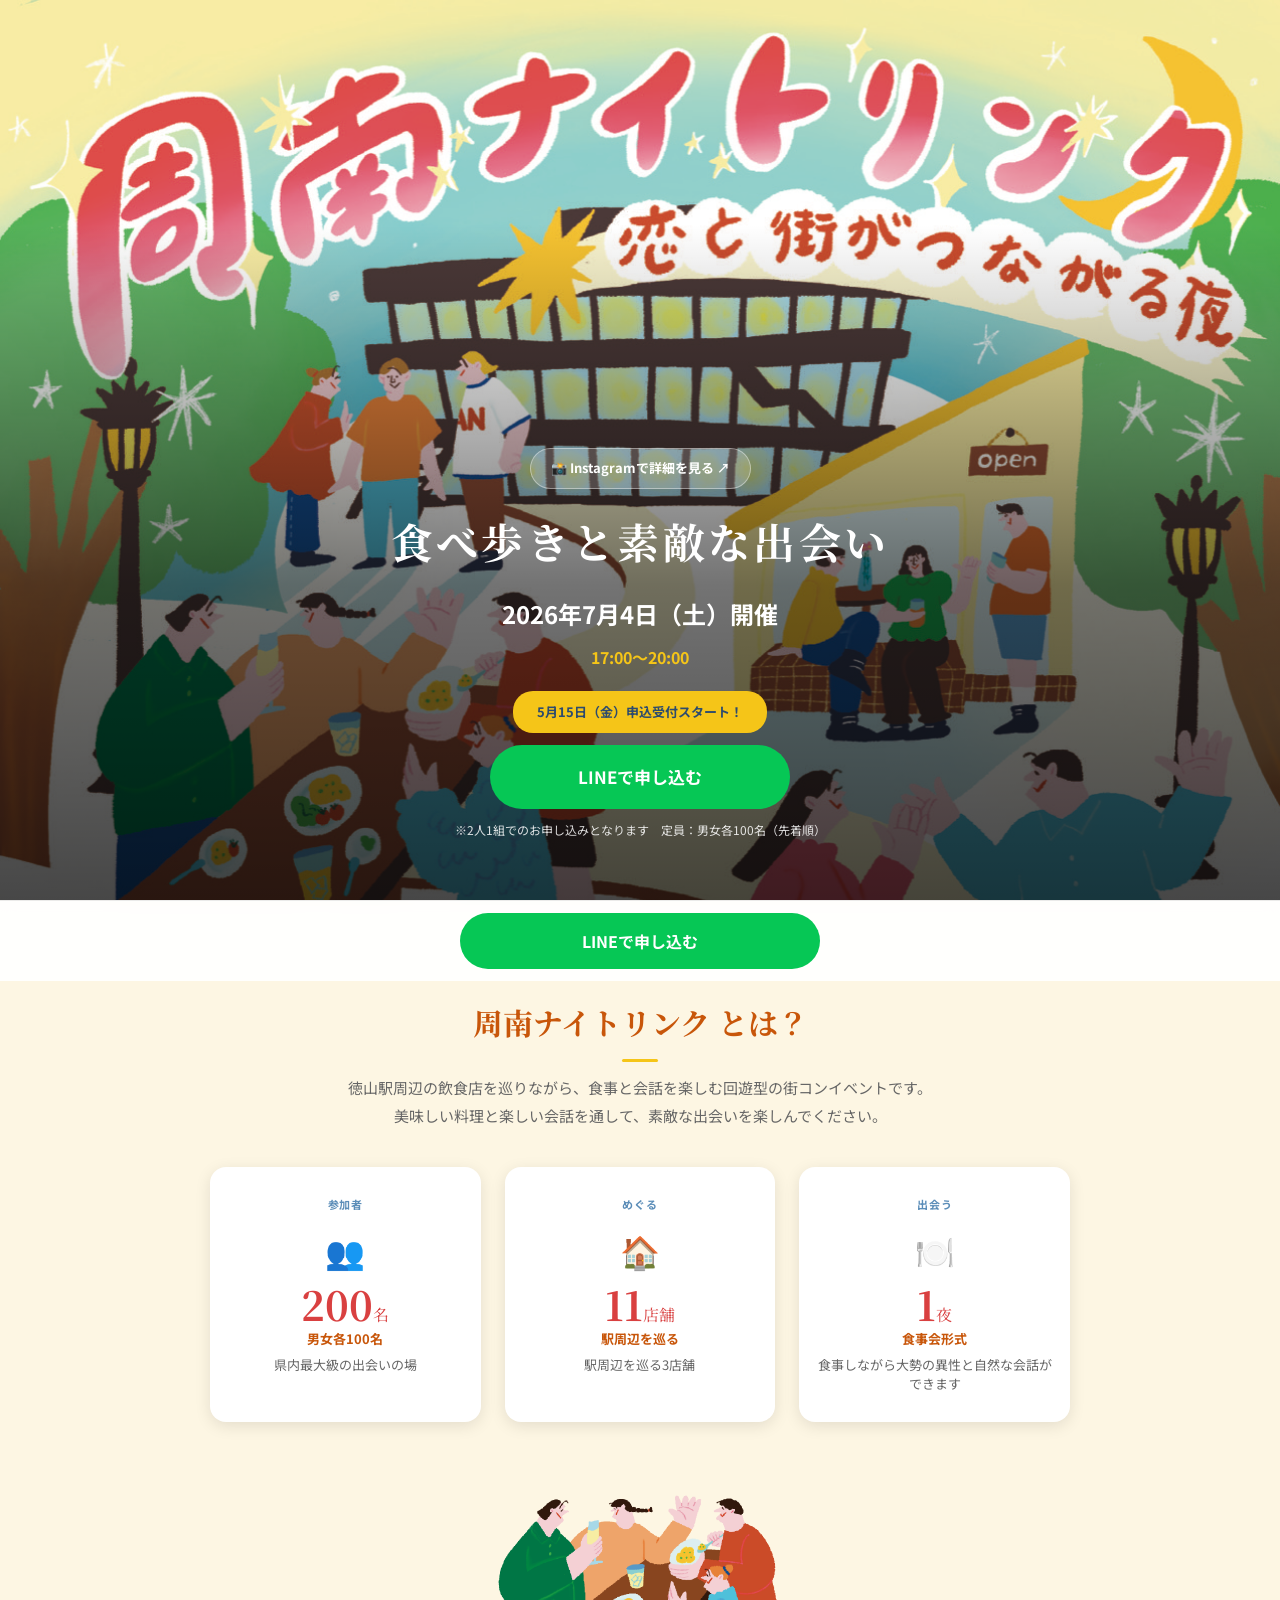
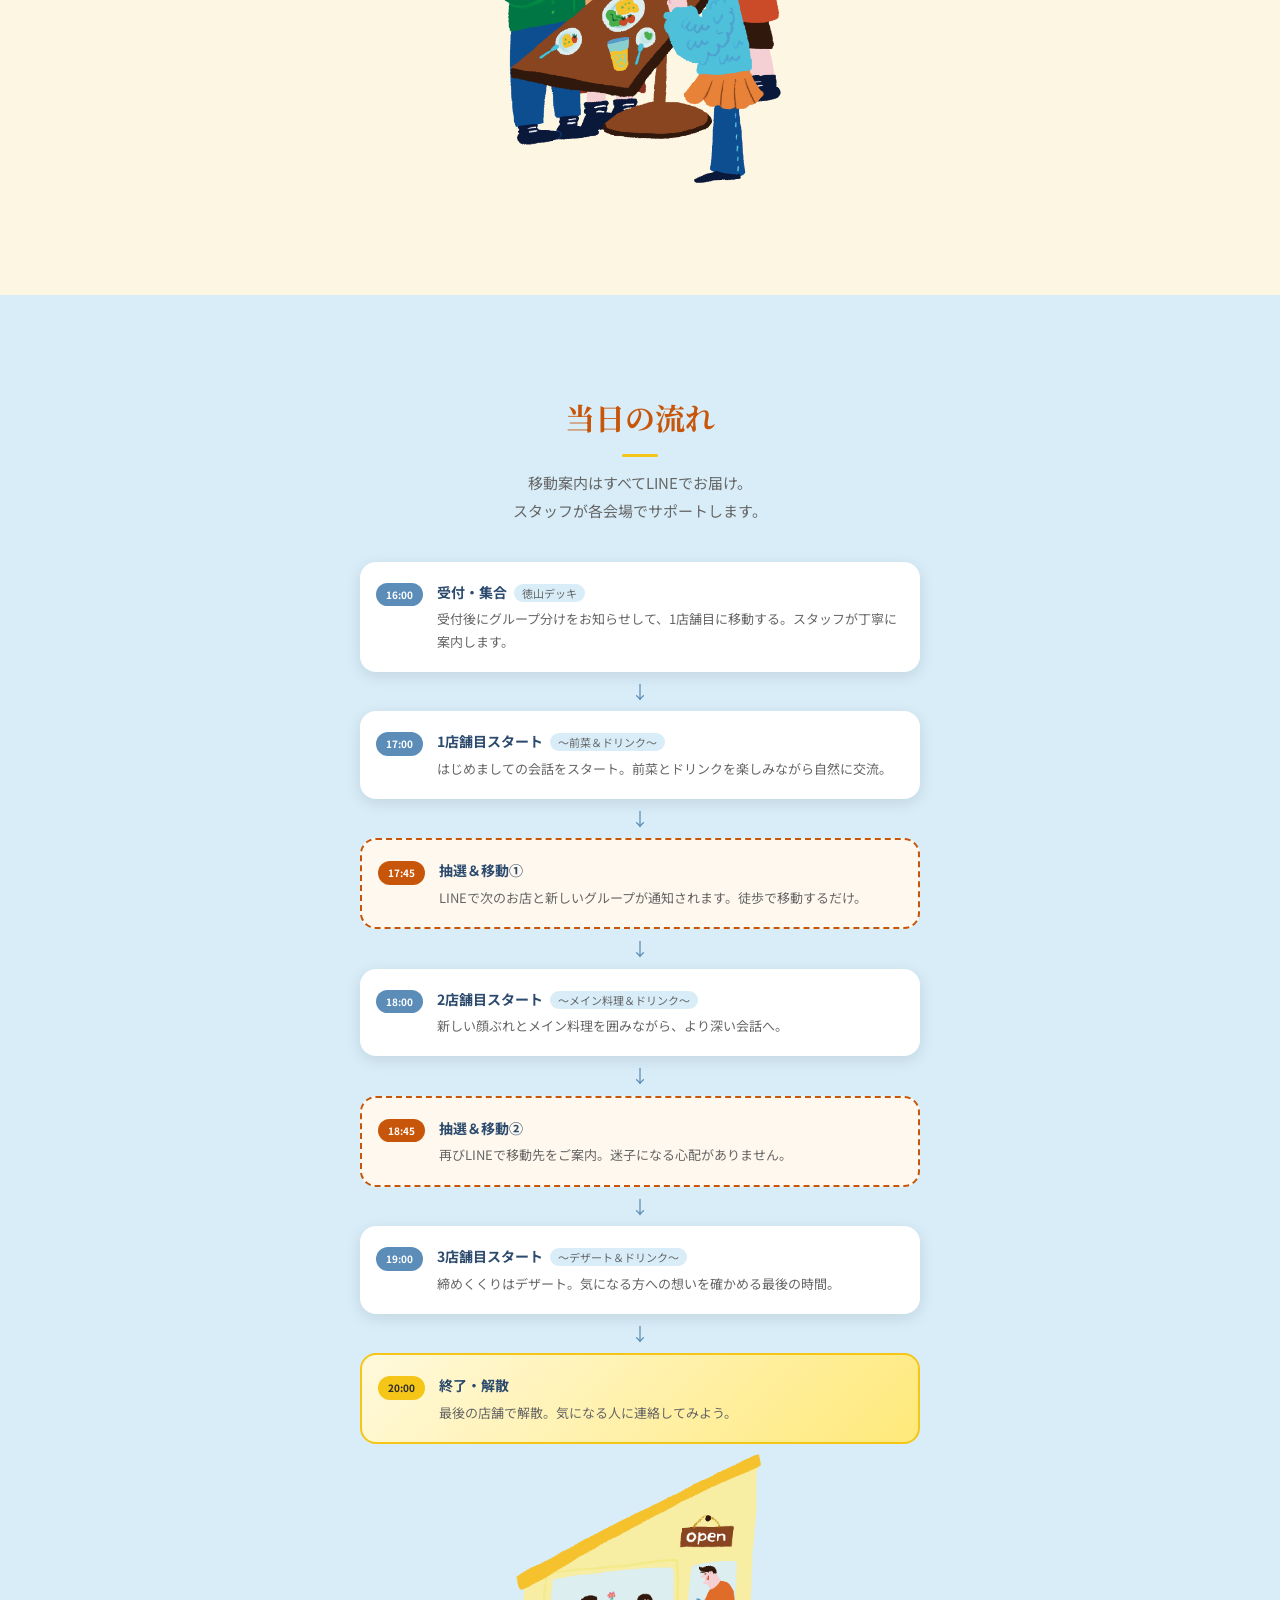
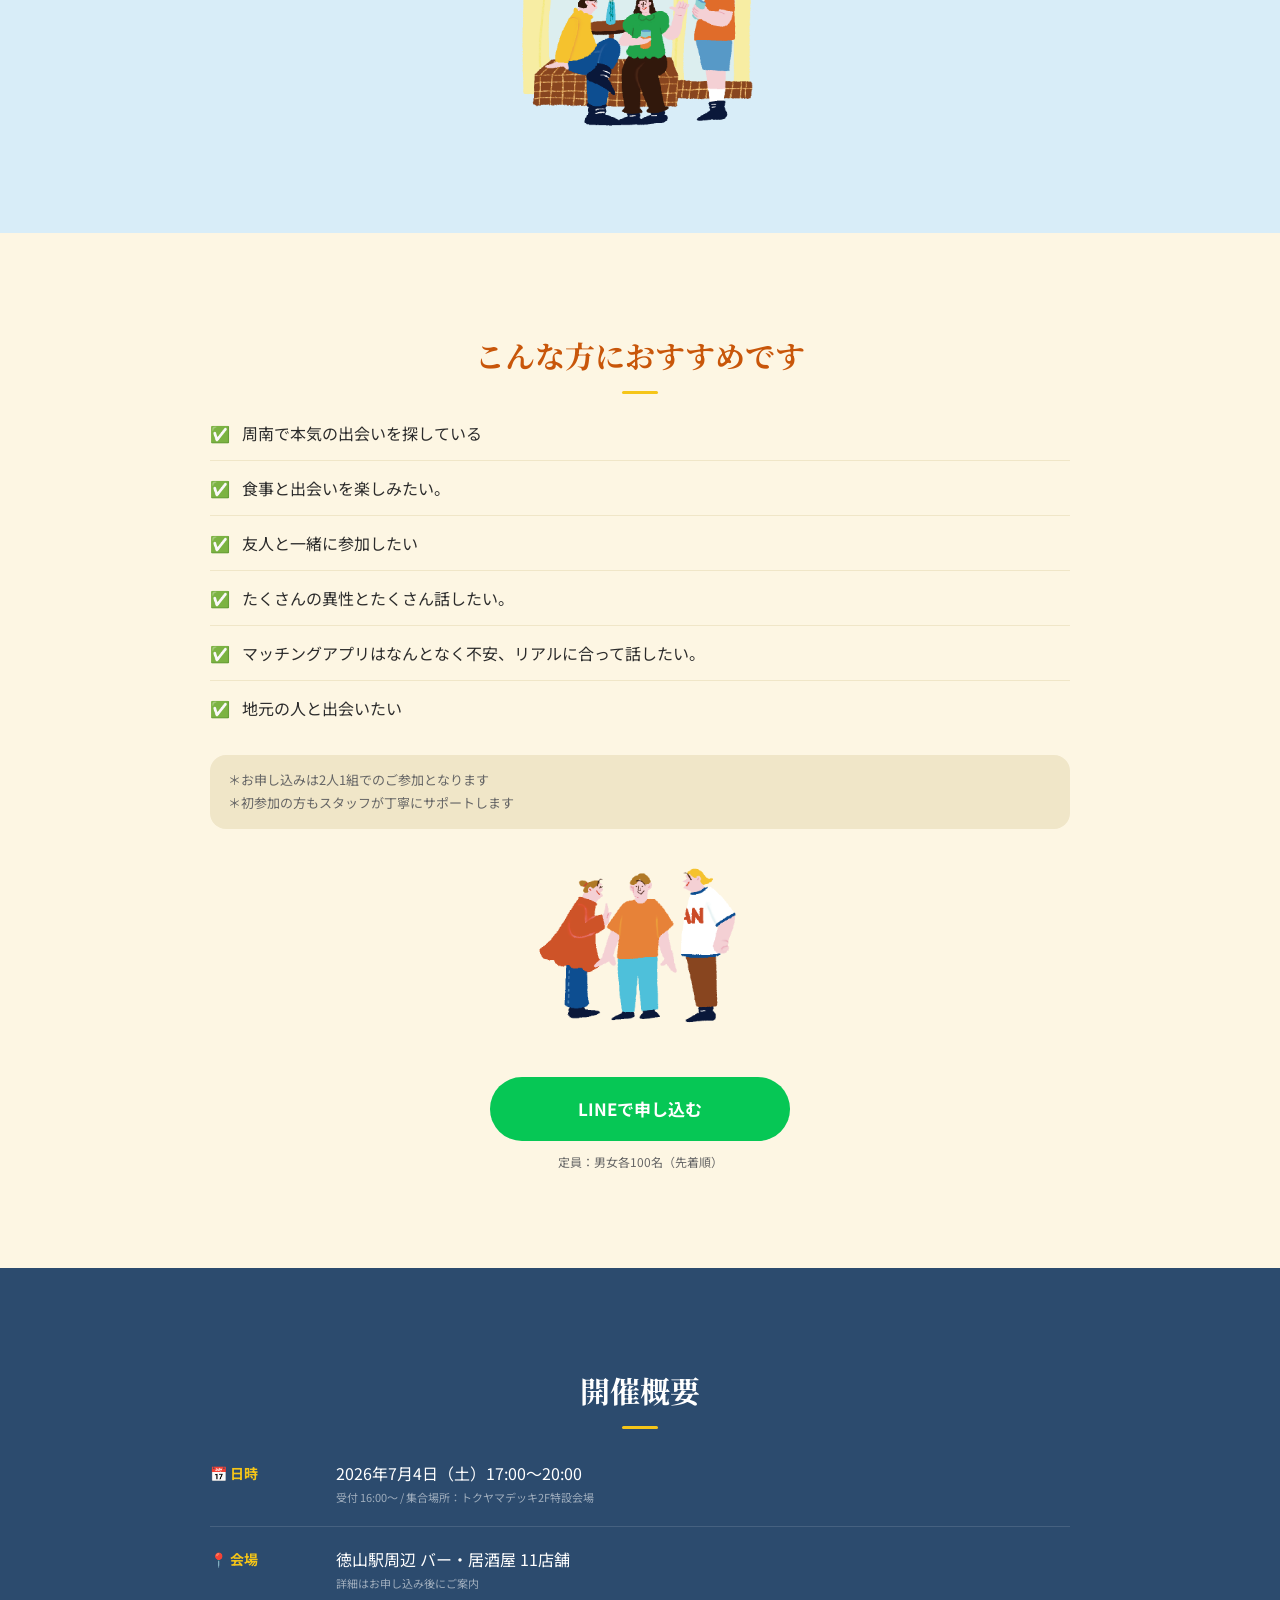
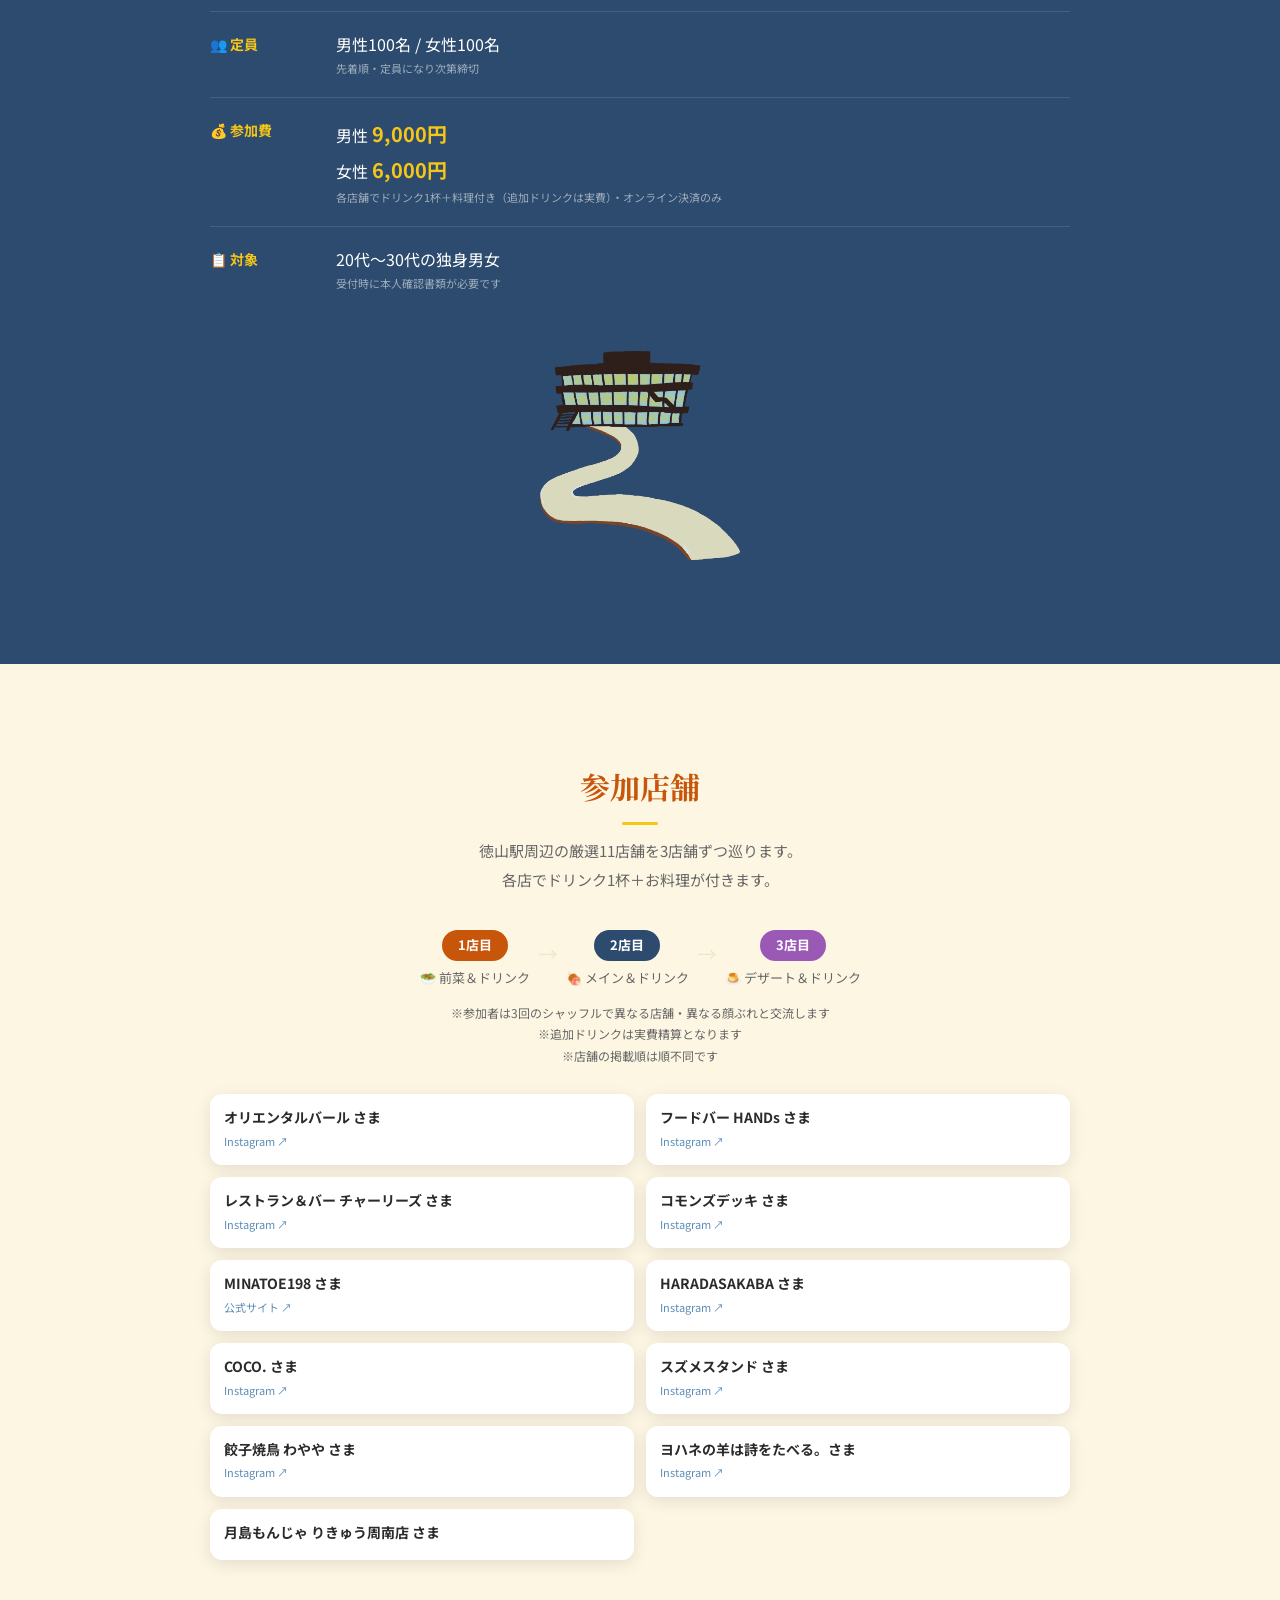
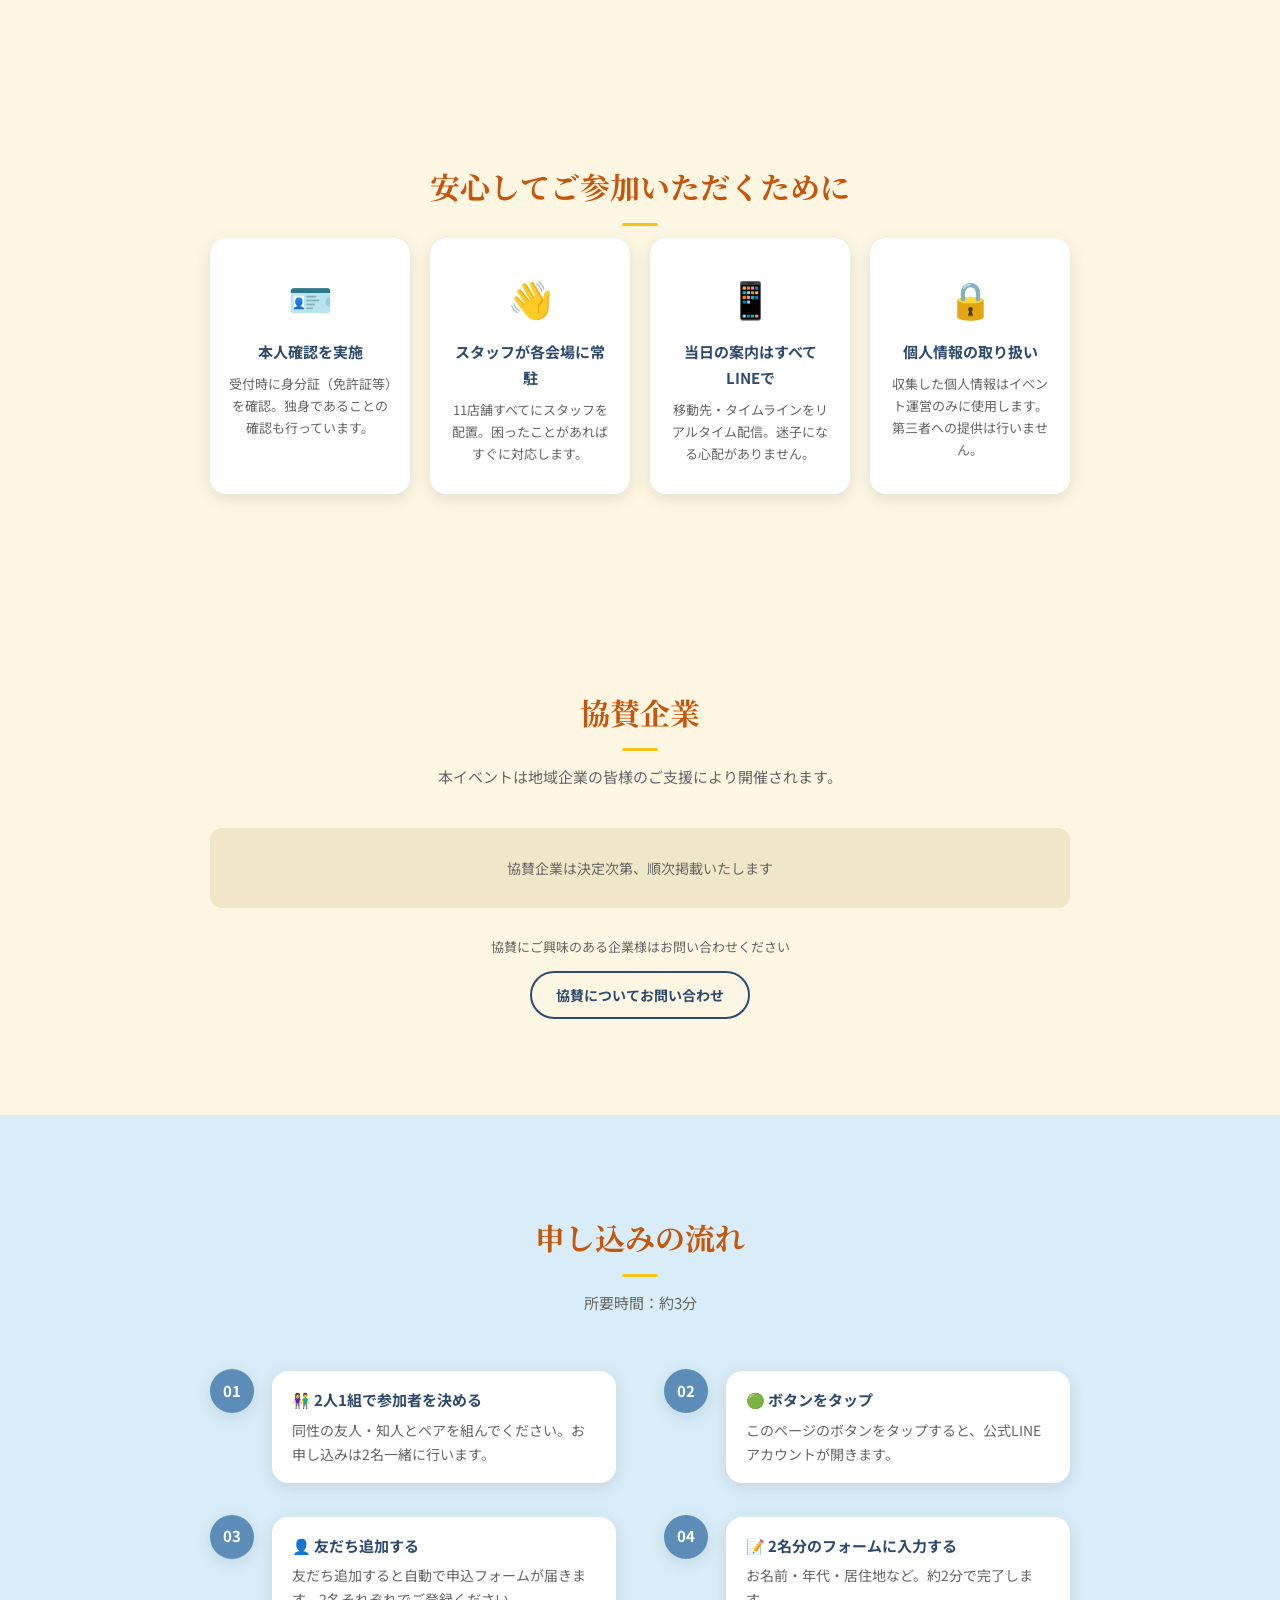
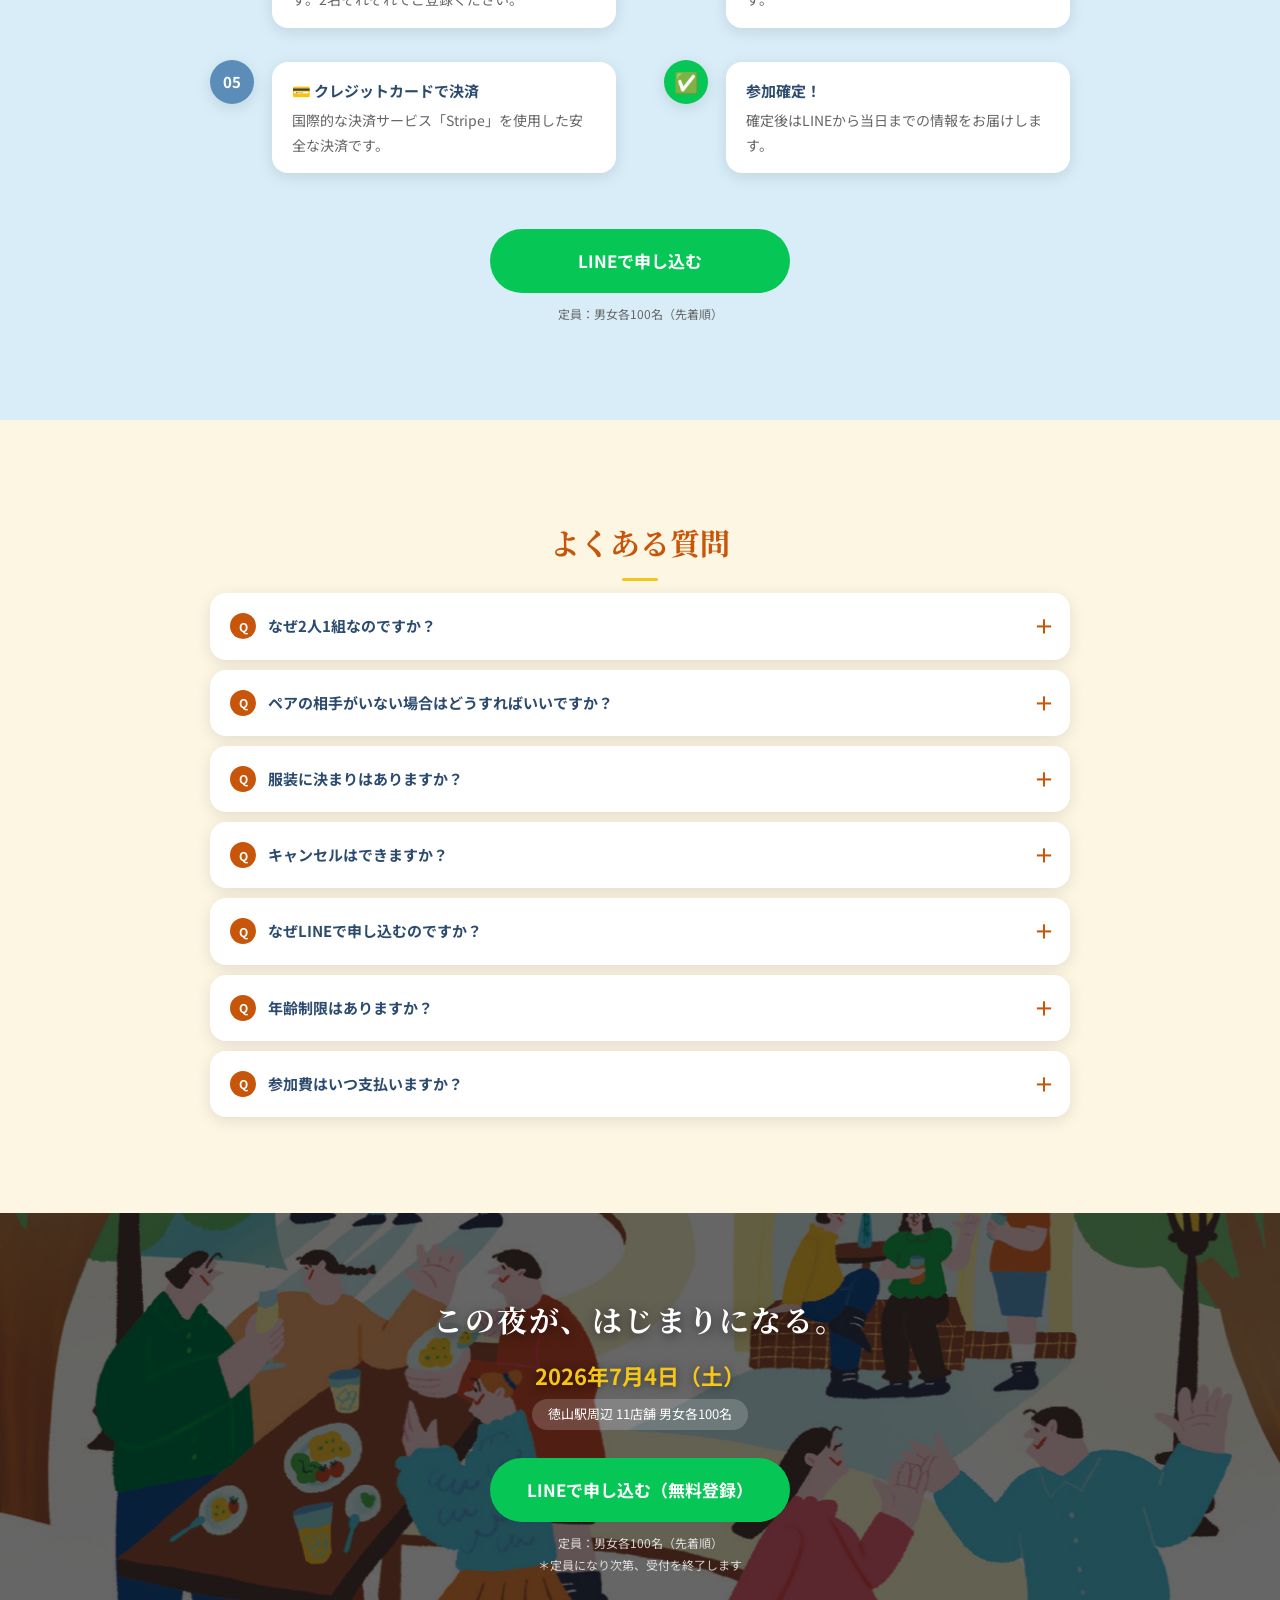
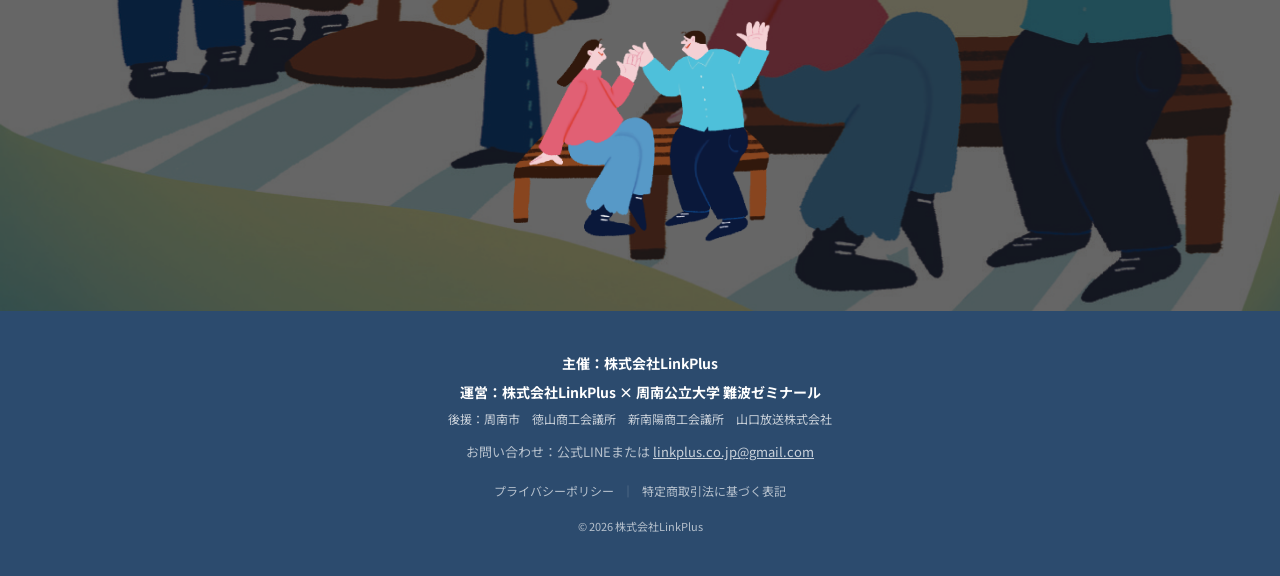
==== index.html @ cb4b25f2 "LP content revisions: hero copy, about section, schedule, target list, howto - Hero: change catch to" ====
<!DOCTYPE html>
<html lang="ja">
<head>
  <meta charset="UTF-8">
  <meta name="viewport" content="width=device-width, initial-scale=1.0">
  <title>周南ナイトリンク | Night LINK 2026.7.4</title>
  <meta name="description" content="この夜が、はじまりになる。2026年7月4日（土）徳山駅周辺11店舗を巡る男女各100名の大型マッチングイベント「周南ナイトリンク」。LINEから簡単お申し込み。">
  <meta property="og:title" content="周南ナイトリンク | Night LINK 2026.7.4">
  <meta property="og:description" content="この夜が、はじまりになる。恋と街がつながる夜。2026年7月4日（土）">
  <meta property="og:type" content="website">
  <link rel="preconnect" href="https://fonts.googleapis.com">
  <link rel="preconnect" href="https://fonts.gstatic.com" crossorigin>
  <link href="https://fonts.googleapis.com/css2?family=Noto+Sans+JP:wght@400;500;700&family=Noto+Serif+JP:wght@400;700&display=swap" rel="stylesheet">
  <link rel="stylesheet" href="style.css">
</head>
<body>
  <!-- ========== Hero ========== -->
  <section class="hero" id="hero">
    <div class="hero__bg">
      <img src="assets/main.jpg" alt="周南ナイトリンク メインビジュアル">
    </div>
    <div class="hero__content">
      <a href="https://www.instagram.com/p/DYPBiT0z1Xx/" class="hero__instagram" target="_blank" rel="noopener noreferrer">
        📸 Instagramで詳細を見る ↗
      </a>
      <h1 class="hero__catch">食べ歩きと素敵な出会い</h1>
      <div class="hero__meta">
        <p class="hero__date">2026年7月4日（土）開催</p>
        <p class="hero__time">17:00〜20:00</p>
      </div>
      <p class="hero__open">5月15日（金）申込受付スタート！</p>
      <a href="#line-apply" class="btn btn--line btn--lg">
        LINEで申し込む
      </a>
      <p class="hero__note">※2人1組でのお申し込みとなります　定員：男女各100名（先着順）</p>
    </div>
  </section>

  <!-- ========== About ========== -->
  <section class="section about" id="about">
    <div class="container">
      <h2 class="section__title">周南ナイトリンク とは？</h2>
      <p class="section__lead">
        徳山駅周辺の飲食店を巡りながら、食事と会話を楽しむ回遊型の街コンイベントです。<br>
        美味しい料理と楽しい会話を通して、素敵な出会いを楽しんでください。
      </p>
      <div class="about__cards">
        <div class="about__card">
          <p class="about__card-category">参加者</p>
          <div class="about__card-icon">👥</div>
          <div class="about__card-num">200<span>名</span></div>
          <p class="about__card-label">男女各100名</p>
          <p class="about__card-desc">県内最大級の出会いの場</p>
        </div>
        <div class="about__card">
          <p class="about__card-category">めぐる</p>
          <div class="about__card-icon">🏠</div>
          <div class="about__card-num">11<span>店舗</span></div>
          <p class="about__card-label">駅周辺を巡る</p>
          <p class="about__card-desc">駅周辺を巡る3店舗</p>
        </div>
        <div class="about__card">
          <p class="about__card-category">出会う</p>
          <div class="about__card-icon">🍽️</div>
          <div class="about__card-num">1<span>夜</span></div>
          <p class="about__card-label">食事会形式</p>
          <p class="about__card-desc">食事しながら大勢の異性と自然な会話ができます</p>
        </div>
      </div>
      <div class="about__illust">
        <img src="assets/part_hito3.png" alt="食事を楽しむ人々のイラスト">
      </div>
    </div>
  </section>

  <!-- ========== Schedule ========== -->
  <section class="section section--blue schedule" id="schedule">
    <div class="container">
      <h2 class="section__title">当日の流れ</h2>
      <p class="section__lead">移動案内はすべてLINEでお届け。<br>スタッフが各会場でサポートします。</p>

      <div class="schedule__list">
        <div class="schedule__step">
          <div class="schedule__badge">16:00</div>
          <div class="schedule__body">
            <h3>受付・集合 <span class="schedule__time">徳山デッキ</span></h3>
            <p>受付後にグループ分けをお知らせして、1店舗目に移動する。スタッフが丁寧に案内します。</p>
          </div>
        </div>
        <div class="schedule__arrow">↓</div>

        <div class="schedule__step">
          <div class="schedule__badge">17:00</div>
          <div class="schedule__body">
            <h3>1店舗目スタート <span class="schedule__time">〜前菜＆ドリンク〜</span></h3>
            <p>はじめましての会話をスタート。前菜とドリンクを楽しみながら自然に交流。</p>
          </div>
        </div>
        <div class="schedule__arrow">↓</div>

        <div class="schedule__step schedule__step--shuffle">
          <div class="schedule__badge schedule__badge--shuffle">17:45</div>
          <div class="schedule__body">
            <h3>抽選＆移動①</h3>
            <p>LINEで次のお店と新しいグループが通知されます。徒歩で移動するだけ。</p>
          </div>
        </div>
        <div class="schedule__arrow">↓</div>

        <div class="schedule__step">
          <div class="schedule__badge">18:00</div>
          <div class="schedule__body">
            <h3>2店舗目スタート <span class="schedule__time">〜メイン料理＆ドリンク〜</span></h3>
            <p>新しい顔ぶれとメイン料理を囲みながら、より深い会話へ。</p>
          </div>
        </div>
        <div class="schedule__arrow">↓</div>

        <div class="schedule__step schedule__step--shuffle">
          <div class="schedule__badge schedule__badge--shuffle">18:45</div>
          <div class="schedule__body">
            <h3>抽選＆移動②</h3>
            <p>再びLINEで移動先をご案内。迷子になる心配がありません。</p>
          </div>
        </div>
        <div class="schedule__arrow">↓</div>

        <div class="schedule__step">
          <div class="schedule__badge">19:00</div>
          <div class="schedule__body">
            <h3>3店舗目スタート <span class="schedule__time">〜デザート＆ドリンク〜</span></h3>
            <p>締めくくりはデザート。気になる方への想いを確かめる最後の時間。</p>
          </div>
        </div>
        <div class="schedule__arrow">↓</div>

        <div class="schedule__step schedule__step--final">
          <div class="schedule__badge schedule__badge--final">20:00</div>
          <div class="schedule__body">
            <h3>終了・解散</h3>
            <p>最後の店舗で解散。気になる人に連絡してみよう。</p>
          </div>
        </div>
      </div>

      <div class="schedule__illust">
        <img src="assets/part_hito2.png" alt="カフェで会話するイラスト">
      </div>
    </div>
  </section>

  <!-- ========== Target ========== -->
  <section class="section target" id="target">
    <div class="container">
      <h2 class="section__title">こんな方におすすめです</h2>
      <ul class="target__list">
        <li><span>✅</span><span>周南で本気の出会いを探している</span></li>
        <li><span>✅</span><span>食事と出会いを楽しみたい。</span></li>
        <li><span>✅</span><span>友人と一緒に参加したい</span></li>
        <li><span>✅</span><span>たくさんの異性とたくさん話したい。</span></li>
        <li><span>✅</span><span>マッチングアプリはなんとなく不安、リアルに合って話したい。</span></li>
        <li><span>✅</span><span>地元の人と出会いたい</span></li>
      </ul>
      <div class="target__note">
        <p>＊お申し込みは2人1組でのご参加となります</p>
        <p>＊初参加の方もスタッフが丁寧にサポートします</p>
      </div>
      <div class="target__illust">
        <img src="assets/part_hito1.png" alt="会話している人々のイラスト">
      </div>
      <div class="cta-block">
        <a href="#line-apply" class="btn btn--line btn--lg">LINEで申し込む</a>
        <p class="cta-block__note">定員：男女各100名（先着順）</p>
      </div>
    </div>
  </section>

  <!-- ========== Details ========== -->
  <section class="section section--dark details" id="details">
    <div class="container">
      <h2 class="section__title section__title--light">開催概要</h2>
      <dl class="details__list">
        <div class="details__row">
          <dt>📅 日時</dt>
          <dd>2026年7月4日（土）17:00〜20:00<small>受付 16:00〜 / 集合場所：トクヤマデッキ2F特設会場</small></dd>
        </div>
        <div class="details__row">
          <dt>📍 会場</dt>
          <dd>徳山駅周辺 バー・居酒屋 11店舗<small>詳細はお申し込み後にご案内</small></dd>
        </div>
        <div class="details__row">
          <dt>👥 定員</dt>
          <dd>男性100名 / 女性100名<small>先着順・定員になり次第締切</small></dd>
        </div>
        <div class="details__row">
          <dt>💰 参加費</dt>
          <dd>
            男性 <strong>9,000円</strong><br>
            女性 <strong>6,000円</strong>
            <small>各店舗でドリンク1杯＋料理付き（追加ドリンクは実費）・オンライン決済のみ</small>
          </dd>
        </div>
        <div class="details__row">
          <dt>📋 対象</dt>
          <dd>20代〜30代の独身男女<small>受付時に本人確認書類が必要です</small></dd>
        </div>
      </dl>
      <div class="details__illust">
        <img src="assets/part_tsutaya.png" alt="建物のイラスト">
      </div>
    </div>
  </section>

  <!-- ========== Venues ========== -->
  <section class="section venues" id="venues">
    <div class="container">
      <h2 class="section__title">参加店舗</h2>
      <p class="section__lead">徳山駅周辺の厳選11店舗を3店舗ずつ巡ります。<br>各店でドリンク1杯＋お料理が付きます。</p>
      <div class="venues__rounds">
        <div class="venues__round">
          <div class="venues__round-badge venues__round-badge--1">1店目</div>
          <p class="venues__round-food">🥗 前菜＆ドリンク</p>
        </div>
        <div class="venues__round-arrow">→</div>
        <div class="venues__round">
          <div class="venues__round-badge venues__round-badge--2">2店目</div>
          <p class="venues__round-food">🍖 メイン＆ドリンク</p>
        </div>
        <div class="venues__round-arrow">→</div>
        <div class="venues__round">
          <div class="venues__round-badge venues__round-badge--3">3店目</div>
          <p class="venues__round-food">🍮 デザート＆ドリンク</p>
        </div>
      </div>
      <p class="venues__note">※参加者は3回のシャッフルで異なる店舗・異なる顔ぶれと交流します<br>※追加ドリンクは実費精算となります<br>※店舗の掲載順は順不同です</p>
      <div class="venues__grid" id="venues-grid">
        <a class="venues__card" href="https://www.instagram.com/oriental_bar/" target="_blank" rel="noopener noreferrer">
          <p class="venues__card-name">オリエンタルバール さま</p>
          <p class="venues__card-link">Instagram ↗</p>
        </a>
        <a class="venues__card" href="https://www.instagram.com/hands_pub/" target="_blank" rel="noopener noreferrer">
          <p class="venues__card-name">フードバー HANDs さま</p>
          <p class="venues__card-link">Instagram ↗</p>
        </a>
        <a class="venues__card" href="https://www.instagram.com/restauntbar_charrys/" target="_blank" rel="noopener noreferrer">
          <p class="venues__card-name">レストラン＆バー チャーリーズ さま</p>
          <p class="venues__card-link">Instagram ↗</p>
        </a>
        <a class="venues__card" href="https://www.instagram.com/commons_deck/" target="_blank" rel="noopener noreferrer">
          <p class="venues__card-name">コモンズデッキ さま</p>
          <p class="venues__card-link">Instagram ↗</p>
        </a>
        <a class="venues__card" href="https://minatoe198.com/" target="_blank" rel="noopener noreferrer">
          <p class="venues__card-name">MINATOE198 さま</p>
          <p class="venues__card-link">公式サイト ↗</p>
        </a>
        <a class="venues__card" href="https://www.instagram.com/haradasa_kaba/" target="_blank" rel="noopener noreferrer">
          <p class="venues__card-name">HARADASAKABA さま</p>
          <p class="venues__card-link">Instagram ↗</p>
        </a>
        <a class="venues__card" href="https://www.instagram.com/cocoph95/" target="_blank" rel="noopener noreferrer">
          <p class="venues__card-name">COCO. さま</p>
          <p class="venues__card-link">Instagram ↗</p>
        </a>
        <a class="venues__card" href="https://www.instagram.com/suzumeeeeeee__/" target="_blank" rel="noopener noreferrer">
          <p class="venues__card-name">スズメスタンド さま</p>
          <p class="venues__card-link">Instagram ↗</p>
        </a>
        <a class="venues__card" href="https://www.instagram.com/gyouza.yakitori__wayaya/" target="_blank" rel="noopener noreferrer">
          <p class="venues__card-name">餃子焼鳥 わやや さま</p>
          <p class="venues__card-link">Instagram ↗</p>
        </a>
        <a href="https://www.instagram.com/johannes.sheep/" target="_blank" rel="noopener" class="venues__card venues__card--link">
          <p class="venues__card-name">ヨハネの羊は詩をたべる。さま</p>
          <p class="venues__card-link">Instagram ↗</p>
        </a>
        <div class="venues__card">
          <p class="venues__card-name">月島もんじゃ りきゅう周南店 さま</p>
        </div>
      </div>
    </div>
  </section>

  <!-- ========== Safety ========== -->
  <section class="section safety" id="safety">
    <div class="container">
      <h2 class="section__title">安心してご参加いただくために</h2>
      <div class="safety__grid">
        <div class="safety__item">
          <div class="safety__icon">🪪</div>
          <h3>本人確認を実施</h3>
          <p>受付時に身分証（免許証等）を確認。独身であることの確認も行っています。</p>
        </div>
        <div class="safety__item">
          <div class="safety__icon">👋</div>
          <h3>スタッフが各会場に常駐</h3>
          <p>11店舗すべてにスタッフを配置。困ったことがあればすぐに対応します。</p>
        </div>
        <div class="safety__item">
          <div class="safety__icon">📱</div>
          <h3>当日の案内はすべてLINEで</h3>
          <p>移動先・タイムラインをリアルタイム配信。迷子になる心配がありません。</p>
        </div>
        <div class="safety__item">
          <div class="safety__icon">🔒</div>
          <h3>個人情報の取り扱い</h3>
          <p>収集した個人情報はイベント運営のみに使用します。第三者への提供は行いません。</p>
        </div>
      </div>
    </div>
  </section>

  <!-- ========== Sponsors ========== -->
  <section class="section sponsors" id="sponsors">
    <div class="container">
      <h2 class="section__title">協賛企業</h2>
      <p class="section__lead">本イベントは地域企業の皆様のご支援により開催されます。</p>
      <div class="sponsors__tiers">
        <!-- 協賛企業は決定次第順次掲載いたします -->
        <div class="sponsors__coming">
          <p>協賛企業は決定次第、順次掲載いたします</p>
        </div>
      </div>
      <div class="sponsors__cta">
        <p class="sponsors__cta-text">協賛にご興味のある企業様はお問い合わせください</p>
        <a href="mailto:linkplus.co.jp@gmail.com" class="btn btn--outline">協賛についてお問い合わせ</a>
      </div>
    </div>
  </section>

  <!-- ========== How To ========== -->
  <section class="section section--blue howto" id="how-to">
    <div class="container">
      <h2 class="section__title">申し込みの流れ</h2>
      <p class="section__lead">所要時間：約3分</p>
      <div class="howto__list">
        <div class="howto__step">
          <div class="howto__num">01</div>
          <div class="howto__body">
            <h3>👫 2人1組で参加者を決める</h3>
            <p>同性の友人・知人とペアを組んでください。お申し込みは2名一緒に行います。</p>
          </div>
        </div>
        <div class="howto__step">
          <div class="howto__num">02</div>
          <div class="howto__body">
            <h3>🟢 ボタンをタップ</h3>
            <p>このページのボタンをタップすると、公式LINEアカウントが開きます。</p>
          </div>
        </div>
        <div class="howto__step">
          <div class="howto__num">03</div>
          <div class="howto__body">
            <h3>👤 友だち追加する</h3>
            <p>友だち追加すると自動で申込フォームが届きます。2名それぞれでご登録ください。</p>
          </div>
        </div>
        <div class="howto__step">
          <div class="howto__num">04</div>
          <div class="howto__body">
            <h3>📝 2名分のフォームに入力する</h3>
            <p>お名前・年代・居住地など。約2分で完了します。</p>
          </div>
        </div>
        <div class="howto__step">
          <div class="howto__num">05</div>
          <div class="howto__body">
            <h3>💳 クレジットカードで決済</h3>
            <p>国際的な決済サービス「Stripe」を使用した安全な決済です。</p>
          </div>
        </div>
        <div class="howto__step howto__step--last">
          <div class="howto__num howto__num--last">✅</div>
          <div class="howto__body">
            <h3>参加確定！</h3>
            <p>確定後はLINEから当日までの情報をお届けします。</p>
          </div>
        </div>
      </div>
      <div class="cta-block">
        <a href="#line-apply" class="btn btn--line btn--lg">LINEで申し込む</a>
        <p class="cta-block__note">定員：男女各100名（先着順）</p>
      </div>
    </div>
  </section>

  <!-- ========== FAQ ========== -->
  <section class="section faq" id="faq">
    <div class="container">
      <h2 class="section__title">よくある質問</h2>
      <div class="faq__list">
        <details class="faq__item">
          <summary>なぜ2人1組なのですか？</summary>
          <p>友人と一緒に参加することで、初めての方でも安心して楽しんでいただけるためです。また、当日のシャッフル移動をスムーズに行うための設計でもあります。知り合いがいない方はお気軽にご相談ください。</p>
        </details>
        <details class="faq__item">
          <summary>ペアの相手がいない場合はどうすればいいですか？</summary>
          <p>公式LINEよりご相談ください。状況に応じて対応いたします。</p>
        </details>
        <details class="faq__item">
          <summary>服装に決まりはありますか？</summary>
          <p>「スマートカジュアル」を推奨しています。スーツほど堅くなく、普段着よりも少しきれいめな服装をお選びください。</p>
        </details>
        <details class="faq__item">
          <summary>キャンセルはできますか？</summary>
          <p>開催1週間前までのキャンセルについては公式LINEよりご相談ください。詳細はお申し込み後にお送りするご案内をご確認ください。</p>
        </details>
        <details class="faq__item">
          <summary>なぜLINEで申し込むのですか？</summary>
          <p>当日の店舗移動案内・スケジュールをリアルタイムでLINEからお届けするためです。申し込みから当日まで、LINEひとつで完結するので初めての方も迷わず参加できます。</p>
        </details>
        <details class="faq__item">
          <summary>年齢制限はありますか？</summary>
          <p>20代〜30代の独身男女を対象としています。詳しくはお申し込みフォームでご確認ください。</p>
        </details>
        <details class="faq__item">
          <summary>参加費はいつ支払いますか？</summary>
          <p>お申し込みフォーム送信後、クレジットカードにてオンラインでお支払いいただきます。当日の現金支払いはありません。</p>
        </details>
      </div>
    </div>
  </section>

  <!-- ========== Closing CTA ========== -->
  <section class="closing" id="closing">
    <div class="closing__bg">
      <img src="assets/main.jpg" alt="" aria-hidden="true">
    </div>
    <div class="closing__content">
      <p class="closing__catch">この夜が、はじまりになる。</p>
      <p class="closing__date">2026年7月4日（土）</p>
      <p class="closing__sub">徳山駅周辺 11店舗 男女各100名</p>
      <a href="https://line.me/R/ti/p/@YOUR_LINE_ID" class="btn btn--line btn--lg" id="line-apply" target="_blank" rel="noopener noreferrer">
        LINEで申し込む（無料登録）
      </a>
      <p class="closing__capacity">定員：男女各100名（先着順）<br>＊定員になり次第、受付を終了します</p>
      <div class="closing__illust">
        <img src="assets/part_hito4.png" alt="楽しく会話するカップルのイラスト">
      </div>
    </div>
  </section>

  <!-- ========== Footer ========== -->
  <footer class="footer">
    <div class="container">
      <p class="footer__org">主催：株式会社LinkPlus</p>
      <p class="footer__org">運営：株式会社LinkPlus × 周南公立大学 難波ゼミナール</p>
      <p class="footer__org footer__org--support">後援：周南市　徳山商工会議所　新南陽商工会議所　山口放送株式会社</p>
      <p class="footer__contact">お問い合わせ：公式LINEまたは <a href="mailto:linkplus.co.jp@gmail.com">linkplus.co.jp@gmail.com</a></p>
      <div class="footer__links">
        <a href="/privacy">プライバシーポリシー</a>
        <span>｜</span>
        <a href="/tokushoho">特定商取引法に基づく表記</a>
      </div>
      <p class="footer__copy">© 2026 株式会社LinkPlus</p>
    </div>
  </footer>

  <!-- ========== Sticky CTA (スクロール後に表示) ========== -->
  <div class="sticky-cta" id="sticky-cta" aria-hidden="true">
    <a href="#line-apply" class="btn btn--line">LINEで申し込む</a>
  </div>

  <script src="main.js"></script>
</body>
</html>
---- style.css ----
/* ============================================================
   Reset & Base
============================================================ */
*, *::before, *::after { box-sizing: border-box; margin: 0; padding: 0; }
html { scroll-behavior: smooth; }
body {
  font-family: 'Noto Sans JP', sans-serif;
  color: #2B2B2B;
  background: #FDF6E3;
  line-height: 1.75;
  overflow-x: hidden;
}
img { max-width: 100%; height: auto; display: block; }
a { text-decoration: none; }

/* ============================================================
   Variables
============================================================ */
:root {
  --cream:      #FDF6E3;
  --cream-dark: #F0E6C8;
  --blue-light: #D8EDF8;
  --blue-mid:   #5B8DB8;
  --blue-dark:  #2C4B6E;
  --red:        #D94040;
  --orange:     #C8560A;
  --yellow:     #F5C518;
  --text:       #2B2B2B;
  --text-mid:   #666666;
  --line-green: #06C755;
  --line-dark:  #05A847;
  --radius:     16px;
  --shadow:     0 4px 16px rgba(0,0,0,0.10);
}

/* ============================================================
   Layout
============================================================ */
.container {
  max-width: 600px;
  margin: 0 auto;
  padding: 0 20px;
}
.section { padding: 64px 0; }
.section--blue { background: var(--blue-light); }
.section--dark { background: var(--blue-dark); color: #fff; }

/* ============================================================
   Section Headers
============================================================ */
.section__title {
  font-family: 'Noto Serif JP', serif;
  font-size: 22px;
  font-weight: 700;
  color: var(--orange);
  text-align: center;
  margin-bottom: 12px;
}
.section__title::after {
  content: '';
  display: block;
  width: 36px;
  height: 3px;
  background: var(--yellow);
  border-radius: 2px;
  margin: 10px auto 0;
}
.section__title--light { color: #fff; }
.section__lead {
  text-align: center;
  color: var(--text-mid);
  font-size: 14px;
  line-height: 1.9;
  margin-bottom: 36px;
}

/* ============================================================
   Buttons
============================================================ */
.btn {
  display: inline-flex;
  align-items: center;
  justify-content: center;
  gap: 8px;
  border-radius: 9999px;
  font-family: 'Noto Sans JP', sans-serif;
  font-weight: 700;
  cursor: pointer;
  border: none;
  transition: transform .2s, box-shadow .2s, background .2s;
}
.btn:hover  { transform: translateY(-2px); box-shadow: 0 8px 24px rgba(0,0,0,.18); }
.btn:active { transform: translateY(0); }
.btn--line  { background: var(--line-green); color: #fff; }
.btn--line:hover { background: var(--line-dark); }
.btn--lg {
  font-size: 17px;
  padding: 17px 0;
  width: 100%;
  max-width: 300px;
}
.btn__icon { width: 20px; height: 20px; }

/* CTA block (centered wrapper) */
.cta-block { text-align: center; margin-top: 40px; }
.cta-block__note {
  margin-top: 10px;
  font-size: 12px;
  color: var(--text-mid);
}

/* ============================================================
   Deco (shared positioned elements)
============================================================ */
.deco {
  position: absolute;
  pointer-events: none;
  z-index: 1;
}
.deco--moon        { top: 20px; right: 20px; width: 60px; }
.deco--light-left  { bottom: 56px; left: 0;   width: 44px; }
.deco--light-right { bottom: 56px; right: 0;  width: 38px; }
.deco--tree        { bottom: 0; left: 0; width: 100%; opacity: .85; }

/* ============================================================
   Hero
============================================================ */
/* ---- Hero: mobile default – 縦長画像をそのまま全体表示 ---- */
.hero {
  display: flex;
  flex-direction: column;
  text-align: center;
}
.hero__bg {
  position: relative;
  width: 100%;
  z-index: 0;
}
.hero__bg img {
  width: 100%;
  height: auto;
  display: block;
}
.hero__bg::after {
  content: '';
  position: absolute;
  inset: 0;
  background: linear-gradient(to bottom, transparent 70%, rgba(0,0,0,0.25) 100%);
}
.hero__content {
  position: relative;
  z-index: 2;
  width: 100%;
  background: var(--blue-dark);
  padding: 32px 20px 48px;
  display: flex;
  flex-direction: column;
  align-items: center;
}
.hero__catch {
  font-family: 'Noto Serif JP', serif;
  font-size: 22px;
  font-weight: 700;
  color: #fff;
  letter-spacing: .08em;
  margin-bottom: 14px;
}
.hero__meta { margin-bottom: 20px; }
.hero__date {
  font-size: 20px;
  font-weight: 700;
  color: #fff;
  margin-bottom: 8px;
}
.hero__scale {
  display: inline-block;
  font-size: 13px;
  color: #fff;
  line-height: 1.7;
  background: rgba(255,255,255,.15);
  border-radius: 12px;
  padding: 8px 16px;
}
.hero__open {
  display: block;
  background: var(--yellow);
  color: var(--blue-dark);
  font-size: 13px;
  font-weight: 700;
  padding: 10px 24px;
  border-radius: 20px;
  margin: 0 auto 12px;
  width: fit-content;
}
.hero__note {
  margin-top: 10px;
  font-size: 12px;
  color: rgba(255,255,255,.85);
}
.hero__instagram {
  display: inline-block;
  background: rgba(255,255,255,.18);
  color: #fff;
  font-size: 13px;
  font-weight: 700;
  padding: 8px 20px;
  border-radius: 9999px;
  margin-bottom: 16px;
  border: 1px solid rgba(255,255,255,.4);
  transition: background .2s;
}
.hero__instagram:hover { background: rgba(255,255,255,.30); }
.hero__time {
  font-size: 16px;
  font-weight: 700;
  color: var(--yellow);
  margin-top: 4px;
}

/* ============================================================
   About
============================================================ */
.about__cards {
  display: grid;
  grid-template-columns: repeat(3, 1fr);
  gap: 12px;
  margin-bottom: 36px;
}
.about__card {
  background: #fff;
  border-radius: var(--radius);
  padding: 20px 10px;
  text-align: center;
  box-shadow: var(--shadow);
}
.about__card-category {
  font-size: 11px;
  font-weight: 700;
  color: var(--blue-mid);
  letter-spacing: .08em;
  margin-bottom: 8px;
  text-transform: none;
}
.about__card-icon  { font-size: 26px; margin-bottom: 6px; }
.about__card-num   {
  font-family: 'Noto Serif JP', serif;
  font-size: 28px;
  font-weight: 700;
  color: var(--red);
  line-height: 1;
  margin-bottom: 4px;
}
.about__card-num span { font-size: 13px; font-weight: 400; }
.about__card-label {
  font-size: 11px;
  font-weight: 700;
  color: var(--orange);
  margin-bottom: 4px;
}
.about__card-desc { font-size: 11px; color: var(--text-mid); line-height: 1.5; }
.about__illust { max-width: 260px; margin: 0 auto; }

/* ============================================================
   Schedule
============================================================ */
.schedule__list {
  display: flex;
  flex-direction: column;
  margin-bottom: 36px;
}
.schedule__step {
  display: flex;
  gap: 14px;
  align-items: flex-start;
  background: #fff;
  border-radius: var(--radius);
  padding: 18px 16px;
  box-shadow: var(--shadow);
}
.schedule__step--shuffle {
  background: #FFF8EE;
  border: 2px dashed var(--orange);
  box-shadow: none;
}
.schedule__step--final {
  background: linear-gradient(135deg, #FFF9DC, #FFE97A);
  border: 2px solid var(--yellow);
  box-shadow: none;
}
.schedule__badge {
  flex-shrink: 0;
  font-size: 10px;
  font-weight: 700;
  color: #fff;
  background: var(--blue-mid);
  border-radius: 9999px;
  padding: 3px 10px;
  margin-top: 3px;
  white-space: nowrap;
}
.schedule__badge--shuffle { background: var(--orange); }
.schedule__badge--final   { background: var(--yellow); color: var(--text); }
.schedule__body h3 {
  font-size: 14px;
  font-weight: 700;
  color: var(--blue-dark);
  margin-bottom: 4px;
  font-family: 'Noto Sans JP', sans-serif;
}
.schedule__body p  { font-size: 13px; color: var(--text-mid); }
.schedule__time {
  font-size: 11px;
  font-weight: 400;
  color: var(--text-mid);
  background: var(--blue-light);
  padding: 1px 8px;
  border-radius: 9999px;
  margin-left: 4px;
}
.schedule__arrow {
  text-align: center;
  color: var(--blue-mid);
  font-size: 18px;
  padding: 4px 0;
}
.schedule__illust { max-width: 220px; margin: 0 auto; }

/* ============================================================
   Target
============================================================ */
.target__list {
  list-style: none;
  margin-bottom: 20px;
}
.target__list li {
  display: flex;
  gap: 12px;
  align-items: flex-start;
  padding: 13px 0;
  border-bottom: 1px solid var(--cream-dark);
  font-size: 15px;
}
.target__list li:last-child { border-bottom: none; }
.target__note {
  background: var(--cream-dark);
  border-radius: var(--radius);
  padding: 14px 18px;
  margin-bottom: 28px;
}
.target__note p { font-size: 13px; color: var(--text-mid); }
.target__illust { max-width: 220px; margin: 0 auto; }

/* ============================================================
   Details
============================================================ */
.details__list { margin-bottom: 32px; }
.details__row {
  display: flex;
  gap: 16px;
  padding: 18px 0;
  border-bottom: 1px solid rgba(255,255,255,.12);
}
.details__row:last-child { border-bottom: none; }
.details__row dt {
  font-weight: 700;
  font-size: 13px;
  color: var(--yellow);
  white-space: nowrap;
  flex-shrink: 0;
  min-width: 80px;
  padding-top: 2px;
}
.details__row dd {
  font-size: 14px;
  line-height: 1.8;
  color: #fff;
}
.details__row dd strong { color: var(--yellow); font-size: 17px; }
.details__row dd small  { display: block; font-size: 11px; color: rgba(255,255,255,.55); }
.details__illust { max-width: 180px; margin: 0 auto; opacity: .85; }

/* ============================================================
   Safety
============================================================ */
.safety__grid {
  display: grid;
  grid-template-columns: 1fr 1fr;
  gap: 14px;
}
.safety__item {
  background: #fff;
  border-radius: var(--radius);
  padding: 22px 14px;
  text-align: center;
  box-shadow: var(--shadow);
}
.safety__icon { font-size: 30px; margin-bottom: 10px; }
.safety__item h3 {
  font-size: 13px;
  font-weight: 700;
  color: var(--blue-dark);
  margin-bottom: 8px;
  font-family: 'Noto Sans JP', sans-serif;
}
.safety__item p { font-size: 12px; color: var(--text-mid); line-height: 1.7; }

/* ============================================================
   How To
============================================================ */
.howto__list {
  display: flex;
  flex-direction: column;
  gap: 0;
  position: relative;
  margin-bottom: 40px;
}
.howto__list::before {
  content: '';
  position: absolute;
  left: 21px;
  top: 44px;
  bottom: 44px;
  width: 2px;
  background: linear-gradient(to bottom, var(--blue-mid), var(--yellow));
  z-index: 0;
}
.howto__step {
  display: flex;
  gap: 18px;
  align-items: flex-start;
  padding: 12px 0;
  position: relative;
  z-index: 1;
}
.howto__num {
  width: 44px;
  height: 44px;
  border-radius: 50%;
  background: var(--blue-mid);
  color: #fff;
  font-weight: 700;
  font-size: 15px;
  display: flex;
  align-items: center;
  justify-content: center;
  flex-shrink: 0;
  box-shadow: var(--shadow);
}
.howto__num--last  { background: var(--line-green); font-size: 20px; }
.howto__body {
  flex: 1;
  background: #fff;
  border-radius: var(--radius);
  padding: 14px 18px;
  box-shadow: var(--shadow);
  margin-top: 2px;
}
.howto__body h3 {
  font-size: 14px;
  font-weight: 700;
  color: var(--blue-dark);
  margin-bottom: 4px;
  font-family: 'Noto Sans JP', sans-serif;
}
.howto__body p { font-size: 13px; color: var(--text-mid); }

/* ============================================================
   FAQ
============================================================ */
.faq__list { display: flex; flex-direction: column; gap: 10px; }
.faq__item {
  background: #fff;
  border-radius: var(--radius);
  box-shadow: var(--shadow);
  overflow: hidden;
}
.faq__item summary {
  display: flex;
  align-items: center;
  gap: 12px;
  padding: 18px 16px;
  cursor: pointer;
  font-weight: 700;
  font-size: 14px;
  color: var(--blue-dark);
  list-style: none;
  position: relative;
  transition: background .2s;
}
.faq__item summary::-webkit-details-marker { display: none; }
.faq__item summary::before {
  content: 'Q';
  width: 26px;
  height: 26px;
  border-radius: 50%;
  background: var(--orange);
  color: #fff;
  font-size: 12px;
  font-weight: 700;
  display: flex;
  align-items: center;
  justify-content: center;
  flex-shrink: 0;
}
.faq__item summary::after {
  content: '＋';
  position: absolute;
  right: 16px;
  color: var(--orange);
  font-size: 20px;
  line-height: 1;
  transition: transform .3s;
}
details[open] .faq__item summary,
.faq__item[open] summary { background: #FFF8F0; }
details[open] summary::after { transform: rotate(45deg); }
.faq__item p {
  font-size: 13px;
  color: var(--text-mid);
  line-height: 1.85;
  padding: 0 18px 18px 54px;
  border-top: 1px solid var(--cream-dark);
  padding-top: 14px;
}

/* ============================================================
   Closing
============================================================ */
.closing {
  position: relative;
  padding: 80px 20px 60px;
  overflow: hidden;
  text-align: center;
}
.closing__bg {
  position: absolute;
  inset: 0;
  z-index: 0;
}
.closing__bg img { width: 100%; height: 100%; object-fit: cover; }
.closing__bg::after {
  content: '';
  position: absolute;
  inset: 0;
  background: rgba(0,0,0,0.60);
}
.closing__content {
  position: relative;
  z-index: 2;
  max-width: 480px;
  margin: 0 auto;
}
.closing__logo { width: 200px; margin: 0 auto 12px; }
.closing__catch {
  font-family: 'Noto Serif JP', serif;
  font-size: 22px;
  font-weight: 700;
  color: #fff;
  letter-spacing: .06em;
  margin-bottom: 10px;
  text-shadow: 0 2px 12px rgba(0,0,0,.6);
}
.closing__date {
  font-size: 18px;
  font-weight: 700;
  color: var(--yellow);
  margin-bottom: 4px;
  text-shadow: 0 1px 8px rgba(0,0,0,.5);
}
.closing__sub {
  display: inline-block;
  font-size: 13px;
  color: #fff;
  background: rgba(255,255,255,.18);
  border-radius: 9999px;
  padding: 4px 16px;
  margin-bottom: 28px;
}
.closing__capacity {
  margin-top: 10px;
  font-size: 12px;
  color: rgba(255,255,255,.8);
  line-height: 1.9;
}
.closing__illust { max-width: 220px; margin: 32px auto 0; }

/* ============================================================
   Venues
============================================================ */
.venues__rounds {
  display: flex;
  align-items: center;
  justify-content: center;
  gap: 8px;
  margin-bottom: 12px;
  flex-wrap: wrap;
}
.venues__round {
  display: flex;
  flex-direction: column;
  align-items: center;
  gap: 6px;
}
.venues__round-badge {
  font-weight: 700;
  font-size: 13px;
  padding: 4px 16px;
  border-radius: 20px;
  color: #fff;
}
.venues__round-badge--1 { background: var(--orange); }
.venues__round-badge--2 { background: var(--blue-dark); }
.venues__round-badge--3 { background: #9b59b6; }
.venues__round-food { font-size: 13px; color: var(--text-mid); }
.venues__round-arrow { font-size: 20px; color: var(--cream-dark); margin-top: -12px; }
.venues__note {
  font-size: 12px;
  color: var(--text-mid);
  text-align: center;
  margin-bottom: 28px;
  line-height: 1.8;
}
.venues__grid {
  display: grid;
  grid-template-columns: repeat(2, 1fr);
  gap: 12px;
  margin-bottom: 8px;
}
.venues__card {
  background: #fff;
  border-radius: 12px;
  padding: 14px;
  box-shadow: var(--shadow);
  text-decoration: none;
  color: var(--text);
  display: block;
  transition: transform .15s, box-shadow .15s;
}
a.venues__card:hover {
  transform: translateY(-2px);
  box-shadow: 0 6px 20px rgba(0,0,0,.13);
}
.venues__card--tba {
  background: var(--cream-dark);
  border: 2px dashed var(--cream-dark);
  box-shadow: none;
  display: flex;
  align-items: center;
  justify-content: center;
}
.venues__card--tba .venues__card-name { color: var(--text-mid); font-size: 13px; }
.venues__card-name { font-weight: 700; font-size: 14px; margin-bottom: 4px; line-height: 1.4; }
.venues__card-link { font-size: 11px; color: var(--blue-mid); }
.venues__coming {
  grid-column: 1 / -1;
  background: var(--cream-dark);
  border-radius: 12px;
  padding: 28px;
  text-align: center;
  font-size: 14px;
  color: var(--text-mid);
}

/* ============================================================
   Sponsors
============================================================ */
.sponsors__tiers { margin-bottom: 28px; }
.sponsors__tier { margin-bottom: 24px; }
.sponsors__tier-label {
  font-size: 11px;
  font-weight: 700;
  letter-spacing: 0.1em;
  color: var(--text-mid);
  text-align: center;
  margin-bottom: 12px;
}
.sponsors__logos {
  display: flex;
  flex-wrap: wrap;
  gap: 12px;
  justify-content: center;
}
.sponsors__logo {
  background: #fff;
  border: 1px solid var(--cream-dark);
  border-radius: 8px;
  padding: 12px 20px;
  font-size: 14px;
  font-weight: 700;
  color: var(--text);
  min-width: 120px;
  text-align: center;
}
.sponsors__coming {
  background: var(--cream-dark);
  border-radius: 12px;
  padding: 28px;
  text-align: center;
  font-size: 14px;
  color: var(--text-mid);
  margin-bottom: 24px;
}
.sponsors__cta { text-align: center; }
.sponsors__cta-text { font-size: 13px; color: var(--text-mid); margin-bottom: 12px; }
.btn--outline {
  display: inline-block;
  border: 2px solid var(--blue-dark);
  color: var(--blue-dark);
  font-size: 14px;
  font-weight: 700;
  padding: 10px 24px;
  border-radius: 40px;
  transition: background .2s, color .2s;
}
.btn--outline:hover { background: var(--blue-dark); color: #fff; }

/* ============================================================
   Footer
============================================================ */
.footer {
  background: var(--blue-dark);
  color: rgba(255,255,255,.65);
  padding: 40px 20px;
  text-align: center;
}
.footer__org     { font-size: 14px; font-weight: 700; color: #fff; margin-bottom: 4px; }
.footer__org--support { font-size: 12px; font-weight: 400; color: rgba(255,255,255,.75); margin-bottom: 12px; }
.footer__contact { font-size: 13px; margin-bottom: 16px; }
.footer__contact a { color: rgba(255,255,255,.75); text-decoration: underline; }
.footer__links {
  display: flex;
  gap: 8px;
  justify-content: center;
  flex-wrap: wrap;
  margin-bottom: 16px;
}
.footer__links a    { font-size: 12px; color: rgba(255,255,255,.65); transition: color .2s; }
.footer__links a:hover { color: #fff; }
.footer__links span { color: rgba(255,255,255,.3); font-size: 12px; }
.footer__copy { font-size: 11px; }

/* ============================================================
   Sticky CTA
============================================================ */
.sticky-cta {
  position: fixed;
  bottom: 0;
  left: 0;
  right: 0;
  padding: 12px 20px;
  background: rgba(255,255,255,.92);
  backdrop-filter: blur(8px);
  -webkit-backdrop-filter: blur(8px);
  border-top: 1px solid rgba(0,0,0,.08);
  display: flex;
  justify-content: center;
  z-index: 100;
  transform: translateY(100%);
  transition: transform .35s ease;
}
.sticky-cta.is-visible { transform: translateY(0); }
.sticky-cta .btn {
  font-size: 16px;
  padding: 14px 0;
  width: 100%;
  max-width: 300px;
}

/* ============================================================
   Responsive — Tablet (768px+)
============================================================ */
@media (min-width: 768px) {
  .section { padding: 80px 0; }
  .section__title { font-size: 26px; }
  .section__lead  { font-size: 15px; }

  /* Hero: デスクトップでは cover 表示・コンテンツをオーバーレイ */
  .hero {
    position: relative;
    min-height: 100svh;
    flex-direction: column;
    align-items: center;
    justify-content: flex-end;
    overflow: hidden;
    padding: 0 20px 60px;
  }
  .hero__bg {
    position: absolute;
    inset: 0;
    width: 100%;
  }
  .hero__bg img {
    width: 100%;
    height: 100%;
    object-fit: cover;
    object-position: center top;
  }
  .hero__bg::after {
    background: linear-gradient(
      to bottom,
      rgba(0,0,0,0) 25%,
      rgba(0,0,0,0.55) 65%,
      rgba(0,0,0,0.72) 100%
    );
  }
  .hero__content {
    background: transparent;
    padding: 0;
    max-width: 480px;
  }
  .hero__scale { background: rgba(0,0,0,.38); }
  .hero__catch    { font-size: 36px; }
  .hero__scale    { font-size: 14px; }

  .about__card-num  { font-size: 34px; }
  .about__card-desc { font-size: 12px; }

  .safety__grid { grid-template-columns: repeat(4, 1fr); }

  .details__row dt { min-width: 96px; }
}

/* ============================================================
   Responsive — PC (1024px+)
============================================================ */
@media (min-width: 1024px) {
  .container { max-width: 900px; }

  .section { padding: 96px 0; }
  .section__title { font-size: 30px; }

  /* Hero */
  .hero__content  { max-width: 640px; }
  .hero__catch    { font-size: 42px; }
  .hero__date     { font-size: 24px; }
  .hero__scale    { font-size: 15px; }

  /* About — 3カラムはそのまま、カード内を大きく */
  .about__cards { gap: 24px; margin-bottom: 48px; }
  .about__card  { padding: 28px 16px; }
  .about__card-icon { font-size: 32px; }
  .about__card-num  { font-size: 40px; }
  .about__card-num span { font-size: 16px; }
  .about__card-label { font-size: 13px; }
  .about__card-desc  { font-size: 13px; }
  .about__illust { max-width: 340px; }

  /* Schedule — 常に1カラム */
  .schedule__list { max-width: 560px; margin: 0 auto; }
  .schedule__illust { max-width: 280px; }

  /* Target — 2カラム */
  .target__list li { font-size: 16px; }

  /* Details — 横幅を活かして見やすく */
  .details__row dt { min-width: 110px; font-size: 14px; }
  .details__row dd { font-size: 16px; }
  .details__row dd strong { font-size: 20px; }
  .details__illust { max-width: 220px; }

  /* Safety — 4カラムはそのまま、余白を増やす */
  .safety__grid { gap: 20px; }
  .safety__item { padding: 28px 18px; }
  .safety__icon { font-size: 36px; }
  .safety__item h3 { font-size: 15px; }
  .safety__item p  { font-size: 13px; }

  /* How To — 2カラム */
  .howto__list {
    display: grid;
    grid-template-columns: 1fr 1fr;
    gap: 0 48px;
  }
  .howto__list::before { display: none; }
  .howto__step { padding: 16px 0; }
  .howto__body { padding: 16px 20px; }
  .howto__body h3 { font-size: 15px; }
  .howto__body p  { font-size: 14px; }

  /* FAQ — 最大幅を広げる */
  .faq__item summary { font-size: 15px; padding: 20px 20px; }
  .faq__item p { font-size: 14px; }

  /* Closing */
  .closing__catch { font-size: 30px; }
  .closing__date  { font-size: 22px; }
  .closing__logo  { width: 260px; }
  .closing__illust { max-width: 280px; }

  /* Sticky CTA — PCでは幅を制限 */
  .sticky-cta .btn { max-width: 360px; }
}
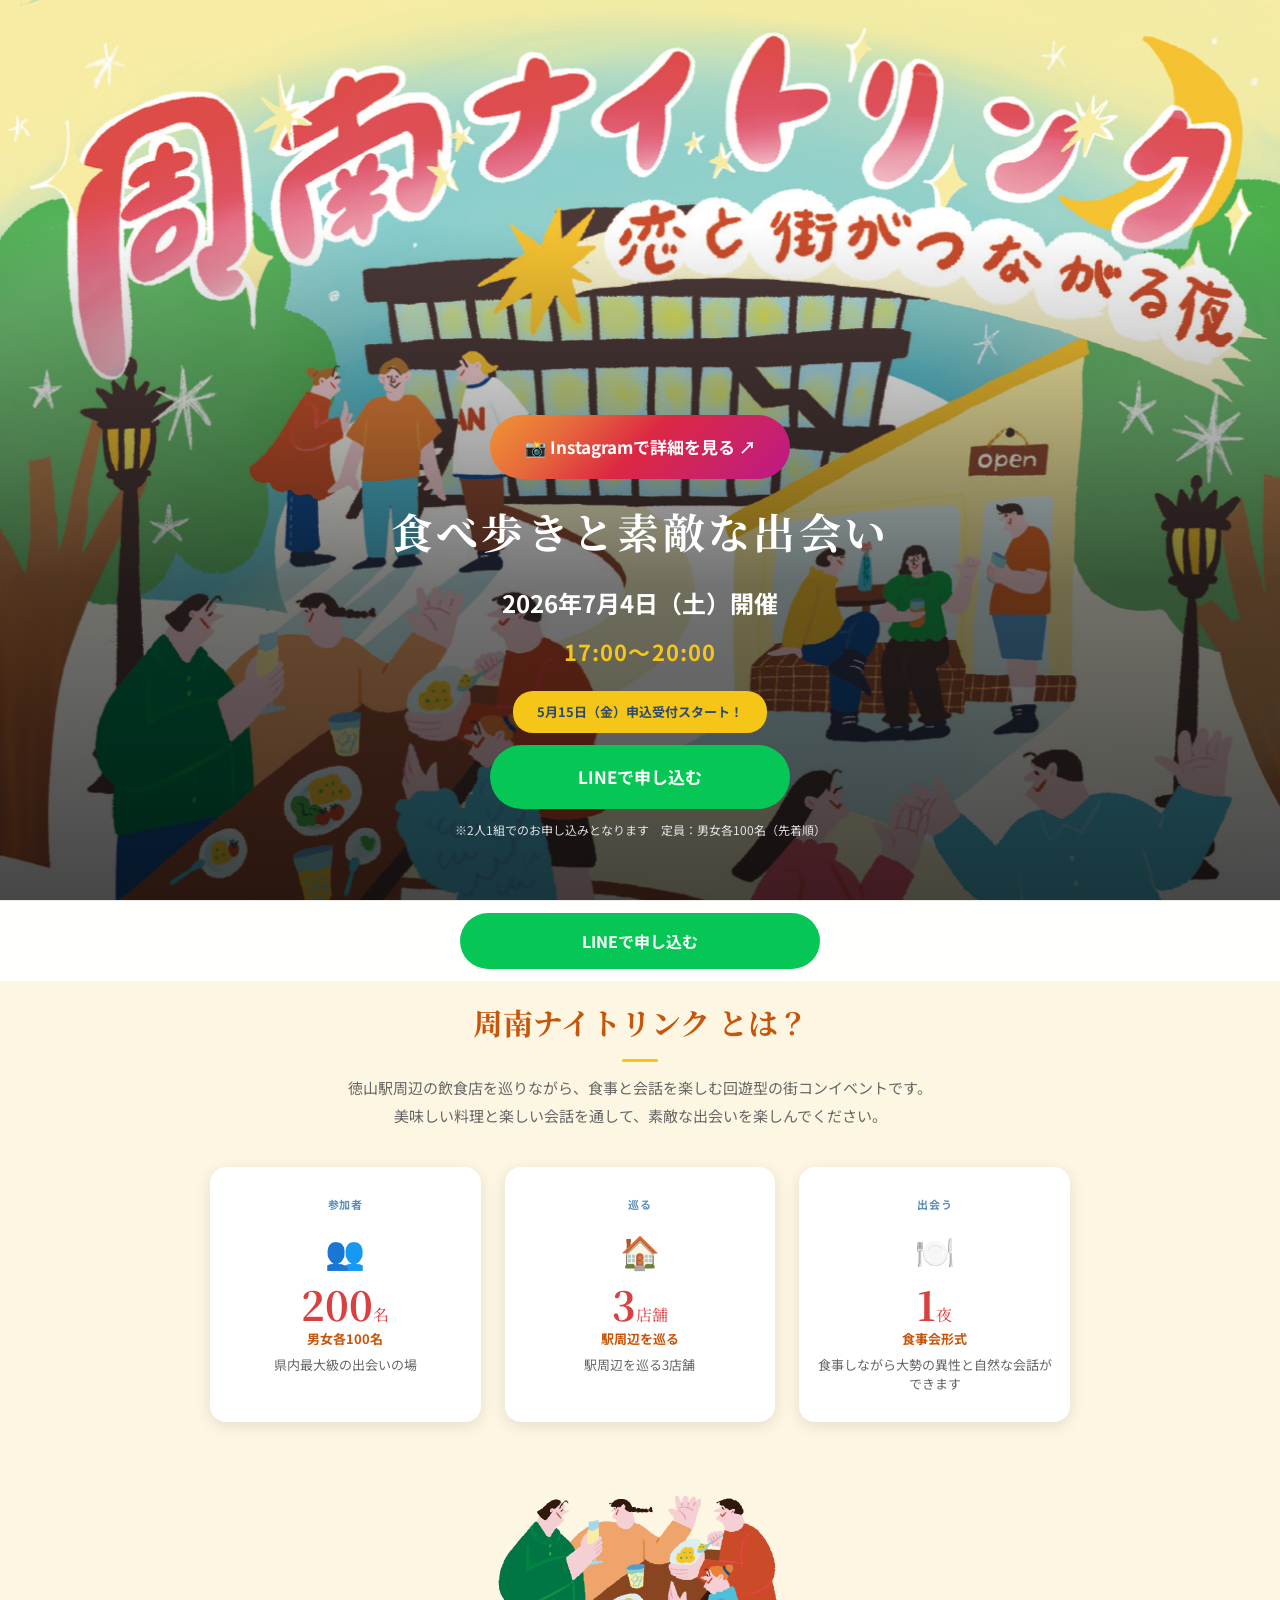
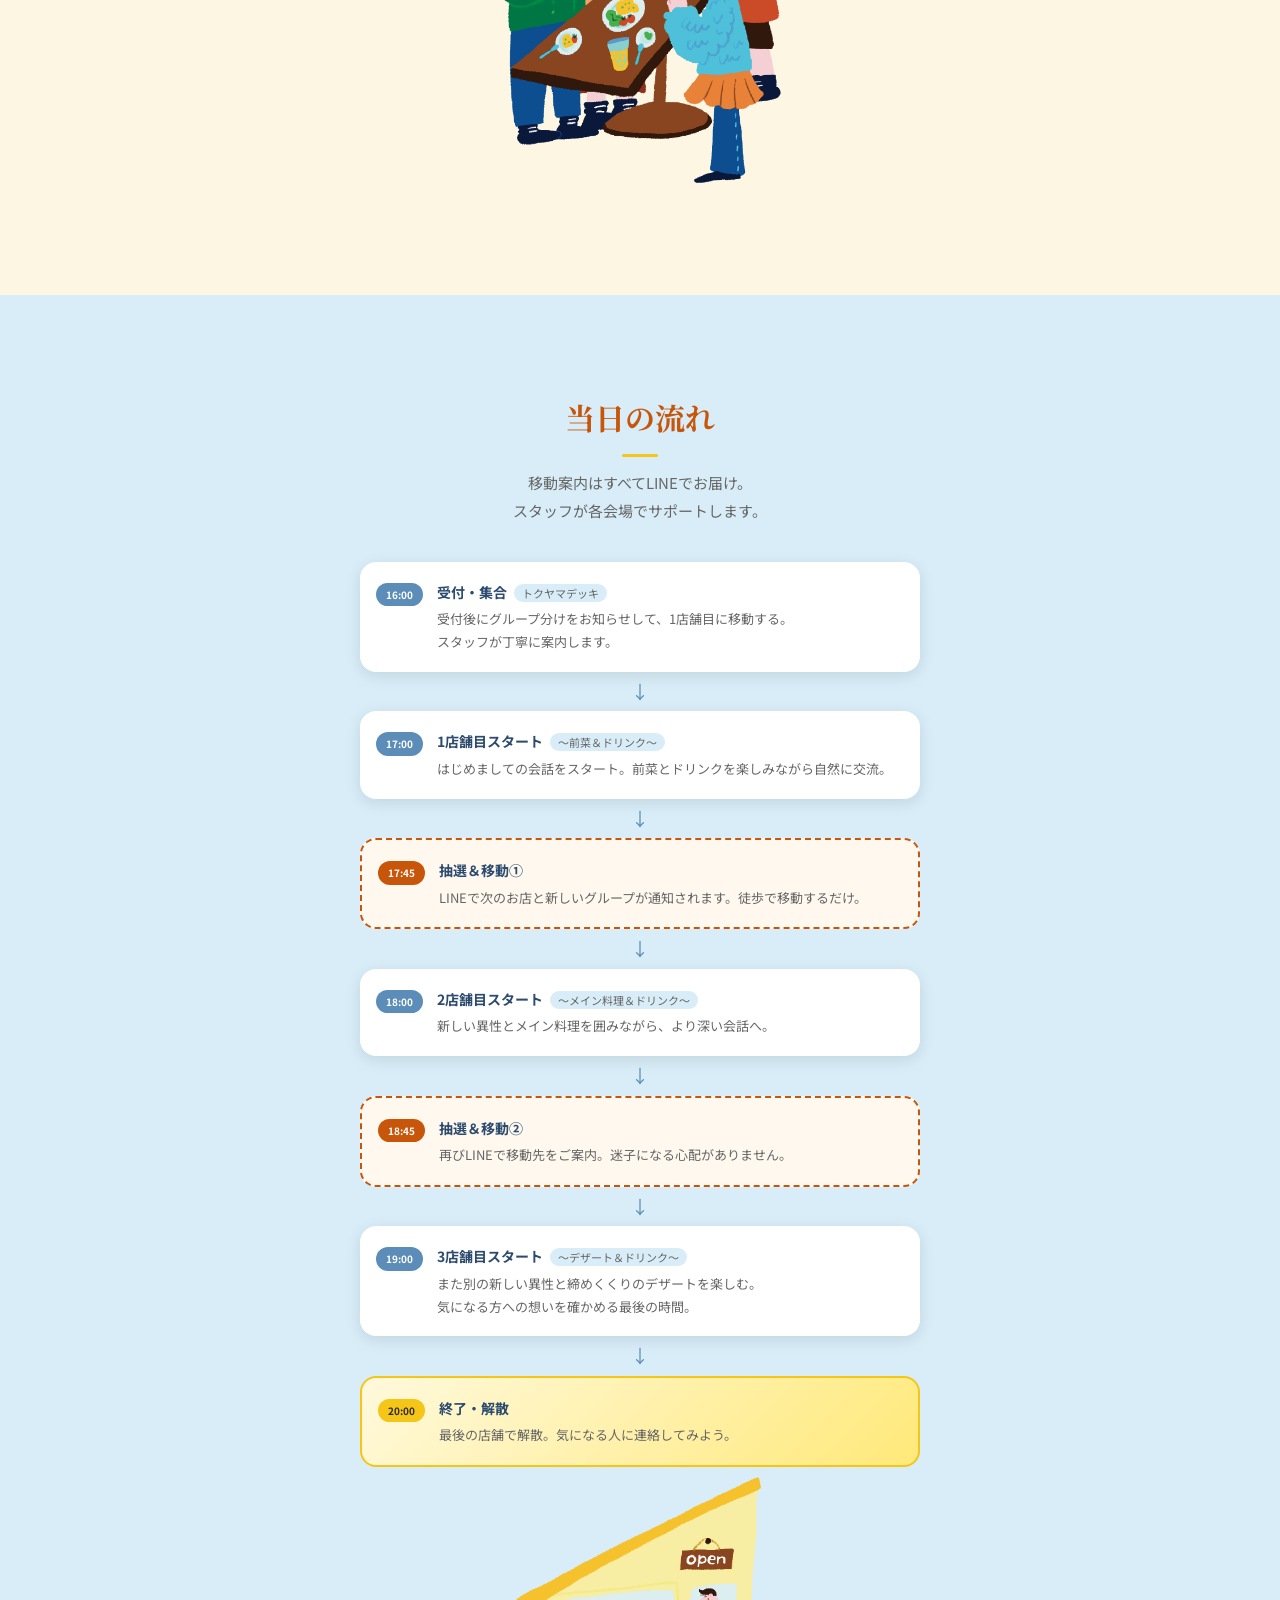
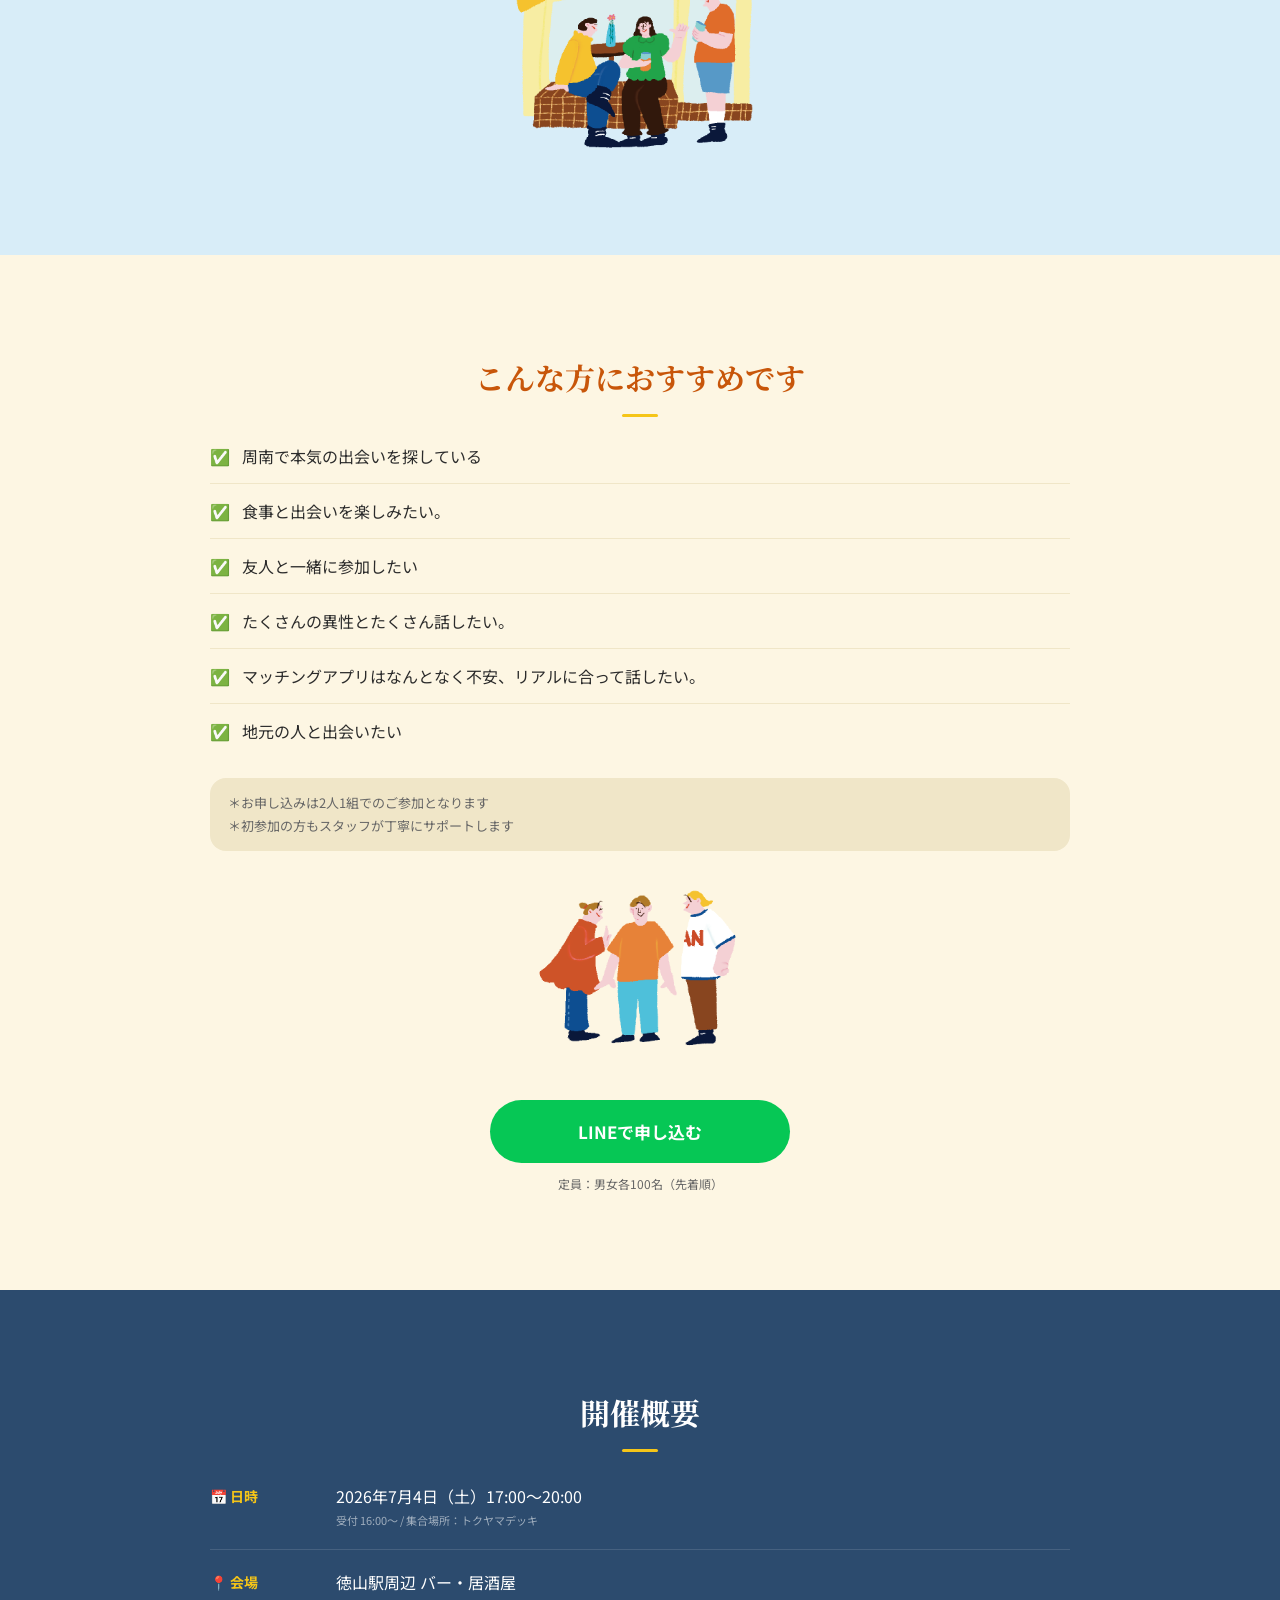
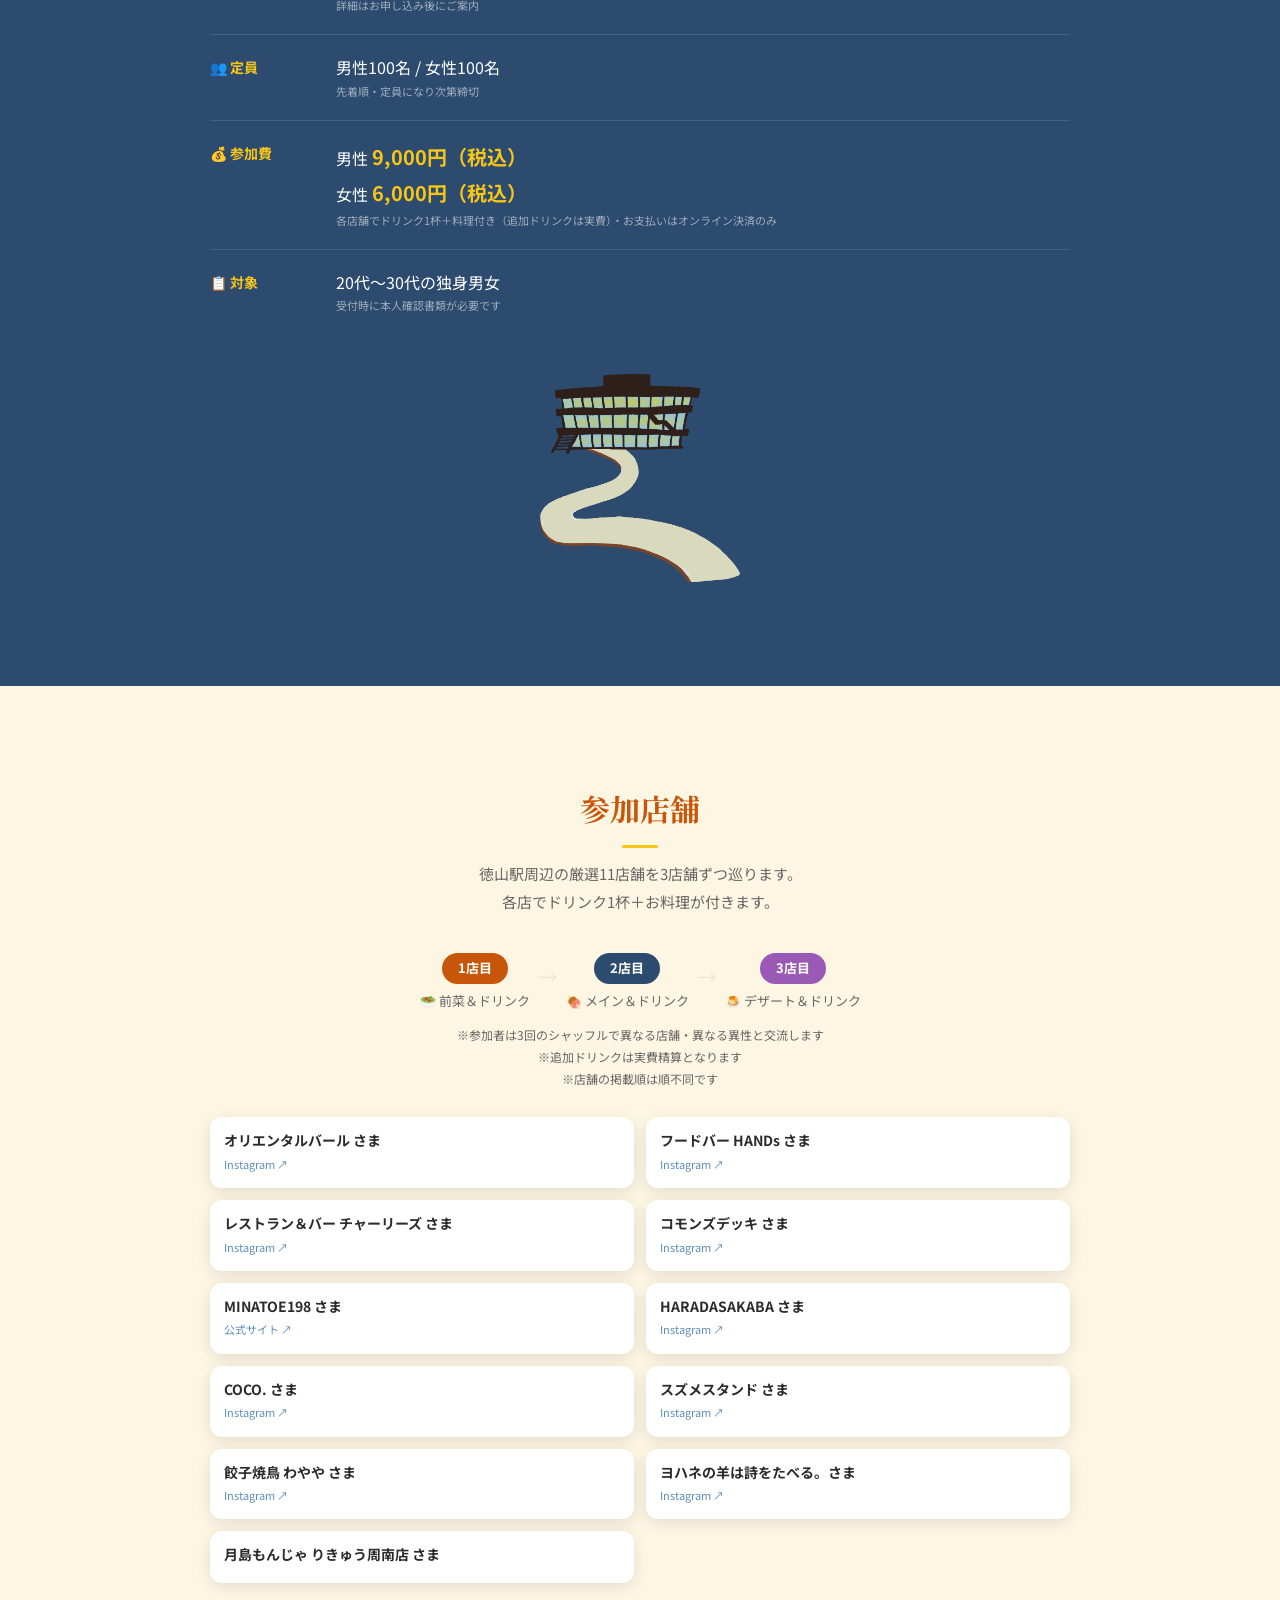
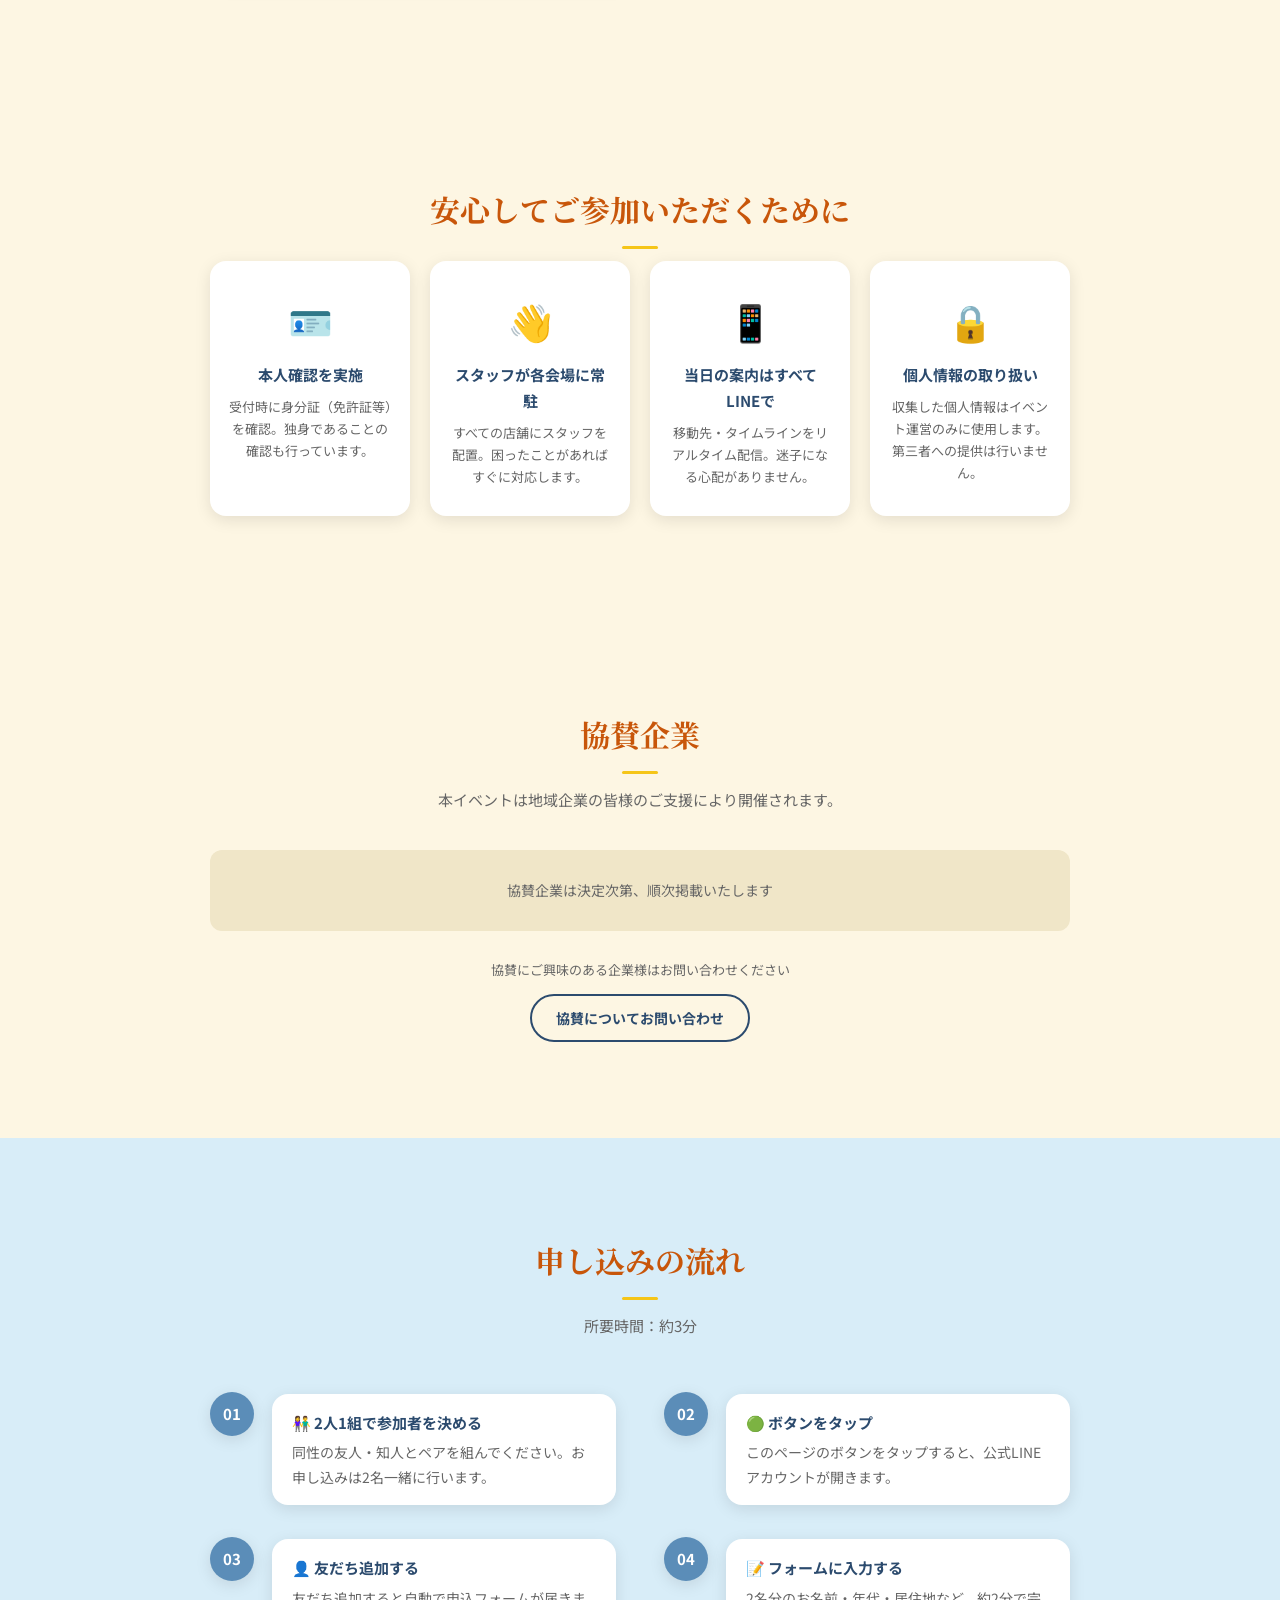
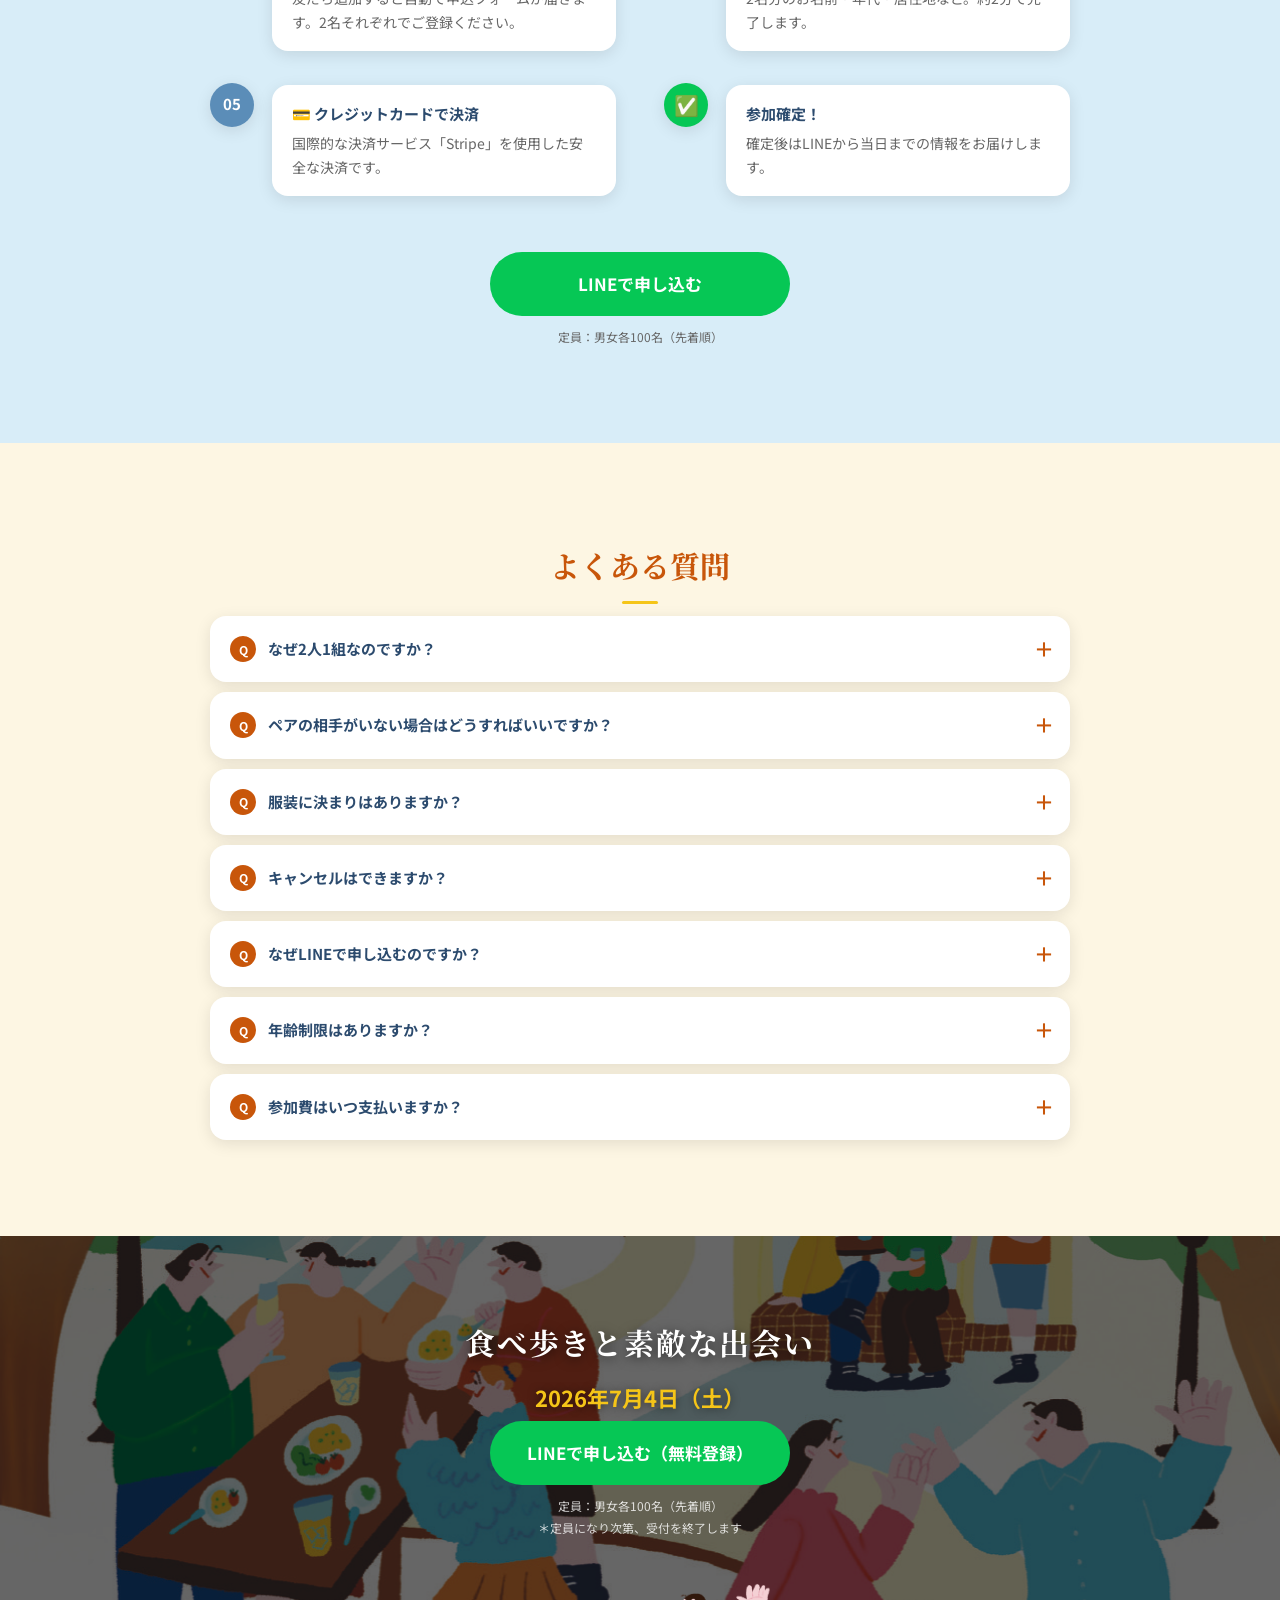
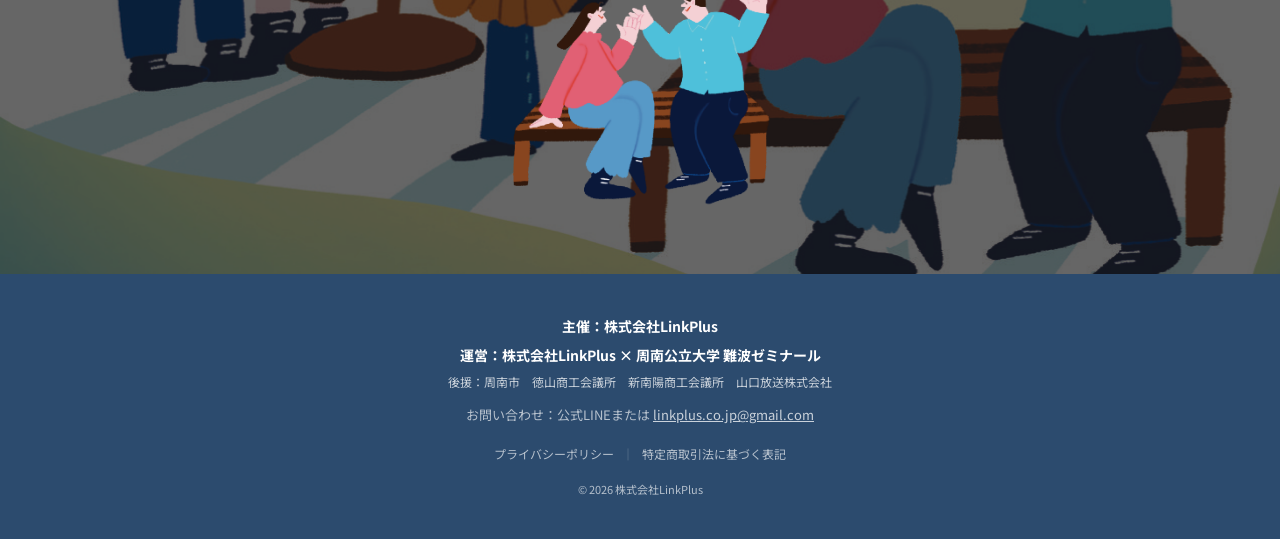
==== commit 2a4c3c61: "UI/content polish: Instagram button enlargement, text corrections throughout - Hero: Instagram butto" ====
--- a/index.html
+++ b/index.html
@@ -20,7 +20,7 @@
       <img src="assets/main.jpg" alt="周南ナイトリンク メインビジュアル">
     </div>
     <div class="hero__content">
-      <a href="https://www.instagram.com/p/DYPBiT0z1Xx/" class="hero__instagram" target="_blank" rel="noopener noreferrer">
+      <a href="https://www.instagram.com/p/DYPBiT0z1Xx/" class="btn btn--instagram btn--lg" target="_blank" rel="noopener noreferrer">
         📸 Instagramで詳細を見る ↗
       </a>
       <h1 class="hero__catch">食べ歩きと素敵な出会い</h1>
@@ -53,9 +53,9 @@
           <p class="about__card-desc">県内最大級の出会いの場</p>
         </div>
         <div class="about__card">
-          <p class="about__card-category">めぐる</p>
+          <p class="about__card-category">巡る</p>
           <div class="about__card-icon">🏠</div>
-          <div class="about__card-num">11<span>店舗</span></div>
+          <div class="about__card-num">3<span>店舗</span></div>
           <p class="about__card-label">駅周辺を巡る</p>
           <p class="about__card-desc">駅周辺を巡る3店舗</p>
         </div>
@@ -83,8 +83,8 @@
         <div class="schedule__step">
           <div class="schedule__badge">16:00</div>
           <div class="schedule__body">
-            <h3>受付・集合 <span class="schedule__time">徳山デッキ</span></h3>
-            <p>受付後にグループ分けをお知らせして、1店舗目に移動する。スタッフが丁寧に案内します。</p>
+            <h3>受付・集合 <span class="schedule__time">トクヤマデッキ</span></h3>
+            <p>受付後にグループ分けをお知らせして、1店舗目に移動する。<br>スタッフが丁寧に案内します。</p>
           </div>
         </div>
         <div class="schedule__arrow">↓</div>
@@ -111,7 +111,7 @@
           <div class="schedule__badge">18:00</div>
           <div class="schedule__body">
             <h3>2店舗目スタート <span class="schedule__time">〜メイン料理＆ドリンク〜</span></h3>
-            <p>新しい顔ぶれとメイン料理を囲みながら、より深い会話へ。</p>
+            <p>新しい異性とメイン料理を囲みながら、より深い会話へ。</p>
           </div>
         </div>
         <div class="schedule__arrow">↓</div>
@@ -129,7 +129,7 @@
           <div class="schedule__badge">19:00</div>
           <div class="schedule__body">
             <h3>3店舗目スタート <span class="schedule__time">〜デザート＆ドリンク〜</span></h3>
-            <p>締めくくりはデザート。気になる方への想いを確かめる最後の時間。</p>
+            <p>また別の新しい異性と締めくくりのデザートを楽しむ。<br>気になる方への想いを確かめる最後の時間。</p>
           </div>
         </div>
         <div class="schedule__arrow">↓</div>
@@ -182,11 +182,11 @@
       <dl class="details__list">
         <div class="details__row">
           <dt>📅 日時</dt>
-          <dd>2026年7月4日（土）17:00〜20:00<small>受付 16:00〜 / 集合場所：トクヤマデッキ2F特設会場</small></dd>
+          <dd>2026年7月4日（土）17:00〜20:00<small>受付 16:00〜 / 集合場所：トクヤマデッキ</small></dd>
         </div>
         <div class="details__row">
           <dt>📍 会場</dt>
-          <dd>徳山駅周辺 バー・居酒屋 11店舗<small>詳細はお申し込み後にご案内</small></dd>
+          <dd>徳山駅周辺 バー・居酒屋<small>詳細はお申し込み後にご案内</small></dd>
         </div>
         <div class="details__row">
           <dt>👥 定員</dt>
@@ -195,9 +195,9 @@
         <div class="details__row">
           <dt>💰 参加費</dt>
           <dd>
-            男性 <strong>9,000円</strong><br>
-            女性 <strong>6,000円</strong>
-            <small>各店舗でドリンク1杯＋料理付き（追加ドリンクは実費）・オンライン決済のみ</small>
+            男性 <strong>9,000円（税込）</strong><br>
+            女性 <strong>6,000円（税込）</strong>
+            <small>各店舗でドリンク1杯＋料理付き（追加ドリンクは実費）・お支払いはオンライン決済のみ</small>
           </dd>
         </div>
         <div class="details__row">
@@ -232,7 +232,7 @@
           <p class="venues__round-food">🍮 デザート＆ドリンク</p>
         </div>
       </div>
-      <p class="venues__note">※参加者は3回のシャッフルで異なる店舗・異なる顔ぶれと交流します<br>※追加ドリンクは実費精算となります<br>※店舗の掲載順は順不同です</p>
+      <p class="venues__note">※参加者は3回のシャッフルで異なる店舗・異なる異性と交流します<br>※追加ドリンクは実費精算となります<br>※店舗の掲載順は順不同です</p>
       <div class="venues__grid" id="venues-grid">
         <a class="venues__card" href="https://www.instagram.com/oriental_bar/" target="_blank" rel="noopener noreferrer">
           <p class="venues__card-name">オリエンタルバール さま</p>
@@ -294,7 +294,7 @@
         <div class="safety__item">
           <div class="safety__icon">👋</div>
           <h3>スタッフが各会場に常駐</h3>
-          <p>11店舗すべてにスタッフを配置。困ったことがあればすぐに対応します。</p>
+          <p>すべての店舗にスタッフを配置。困ったことがあればすぐに対応します。</p>
         </div>
         <div class="safety__item">
           <div class="safety__icon">📱</div>
@@ -358,8 +358,8 @@
         <div class="howto__step">
           <div class="howto__num">04</div>
           <div class="howto__body">
-            <h3>📝 2名分のフォームに入力する</h3>
-            <p>お名前・年代・居住地など。約2分で完了します。</p>
+            <h3>📝 フォームに入力する</h3>
+            <p>2名分のお名前・年代・居住地など。約2分で完了します。</p>
           </div>
         </div>
         <div class="howto__step">
@@ -427,9 +427,8 @@
       <img src="assets/main.jpg" alt="" aria-hidden="true">
     </div>
     <div class="closing__content">
-      <p class="closing__catch">この夜が、はじまりになる。</p>
+      <p class="closing__catch">食べ歩きと素敵な出会い</p>
       <p class="closing__date">2026年7月4日（土）</p>
-      <p class="closing__sub">徳山駅周辺 11店舗 男女各100名</p>
       <a href="https://line.me/R/ti/p/@YOUR_LINE_ID" class="btn btn--line btn--lg" id="line-apply" target="_blank" rel="noopener noreferrer">
         LINEで申し込む（無料登録）
       </a>
--- a/style.css
+++ b/style.css
@@ -197,24 +197,20 @@
   font-size: 12px;
   color: rgba(255,255,255,.85);
 }
-.hero__instagram {
-  display: inline-block;
-  background: rgba(255,255,255,.18);
-  color: #fff;
-  font-size: 13px;
-  font-weight: 700;
-  padding: 8px 20px;
-  border-radius: 9999px;
+.btn--instagram {
+  background: linear-gradient(135deg, #f09433 0%, #e6683c 25%, #dc2743 50%, #cc2366 75%, #bc1888 100%);
+  color: #fff;
   margin-bottom: 16px;
-  border: 1px solid rgba(255,255,255,.4);
-  transition: background .2s;
-}
-.hero__instagram:hover { background: rgba(255,255,255,.30); }
+}
+.btn--instagram:hover {
+  background: linear-gradient(135deg, #d4832b 0%, #c85a33 25%, #c02038 50%, #b01d58 75%, #a01474 100%);
+}
 .hero__time {
-  font-size: 16px;
+  font-size: 22px;
   font-weight: 700;
   color: var(--yellow);
-  margin-top: 4px;
+  margin-top: 6px;
+  letter-spacing: .05em;
 }
 
 /* ============================================================
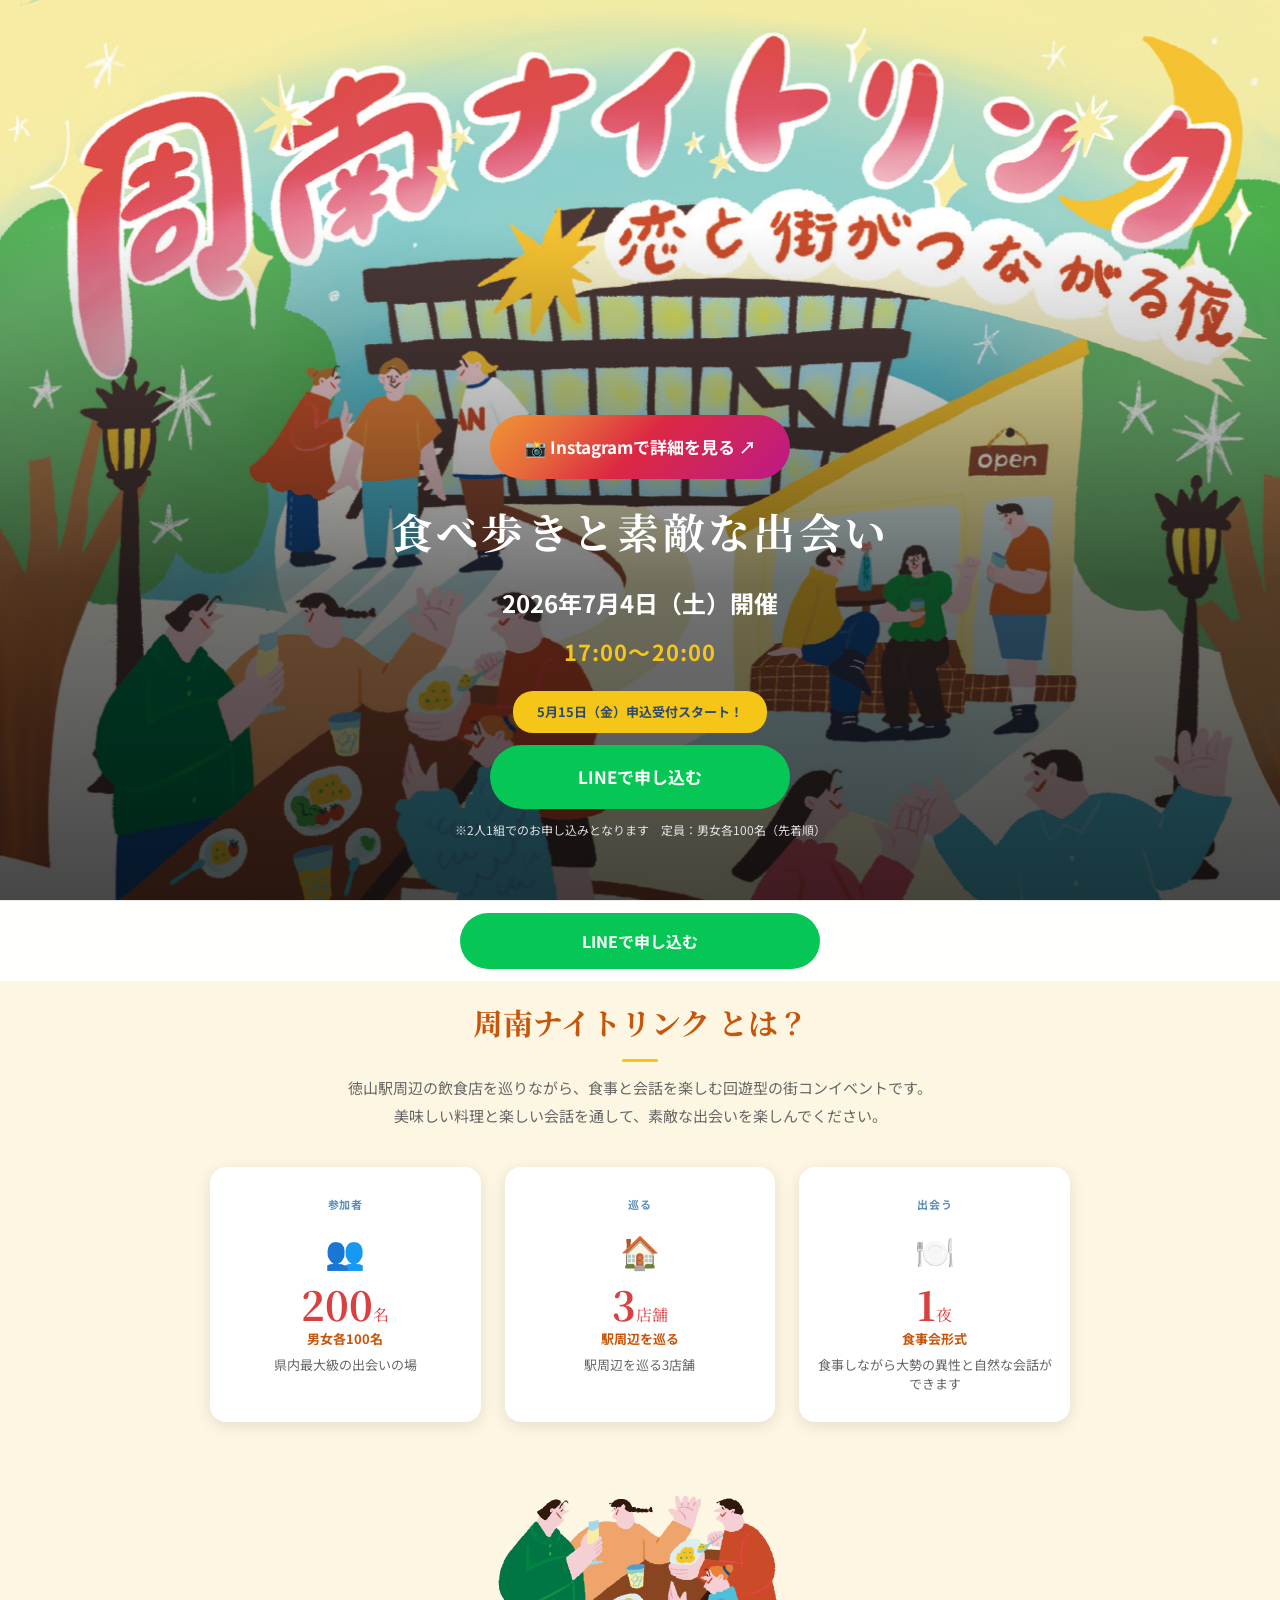
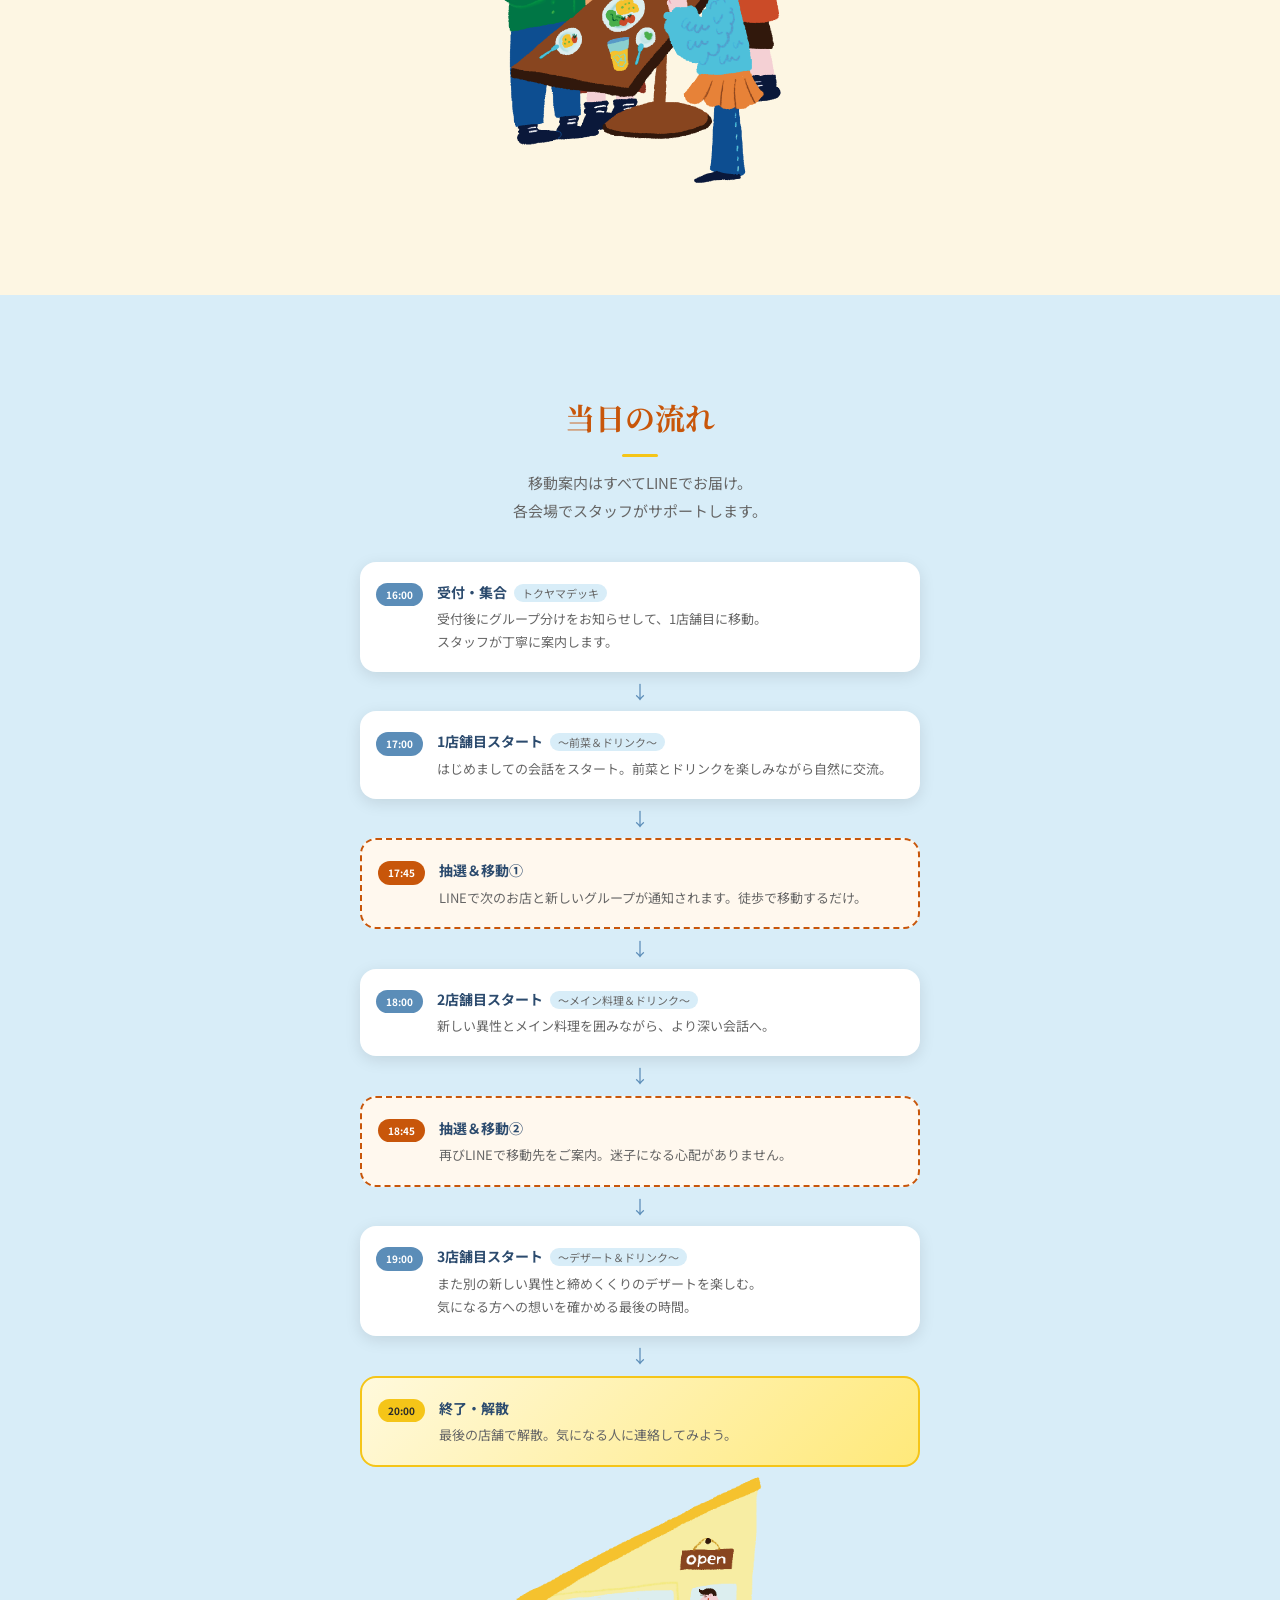
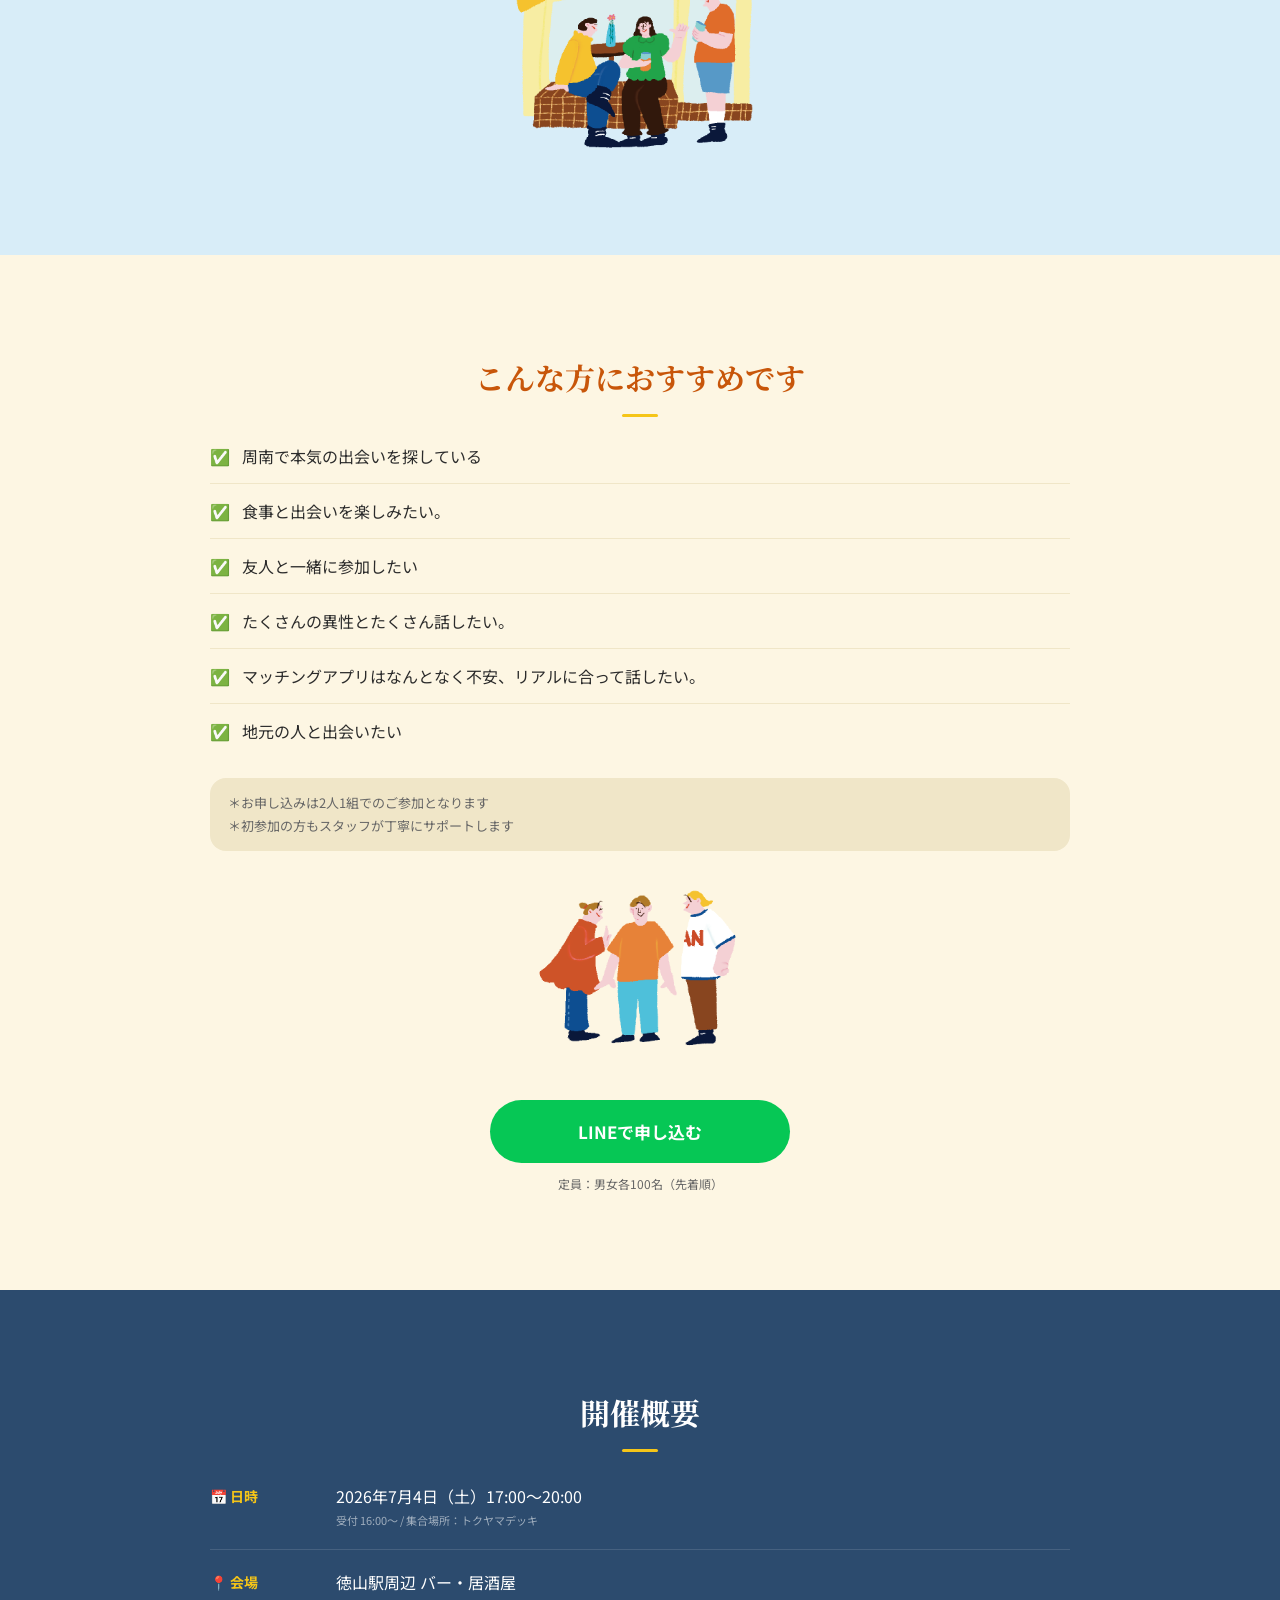
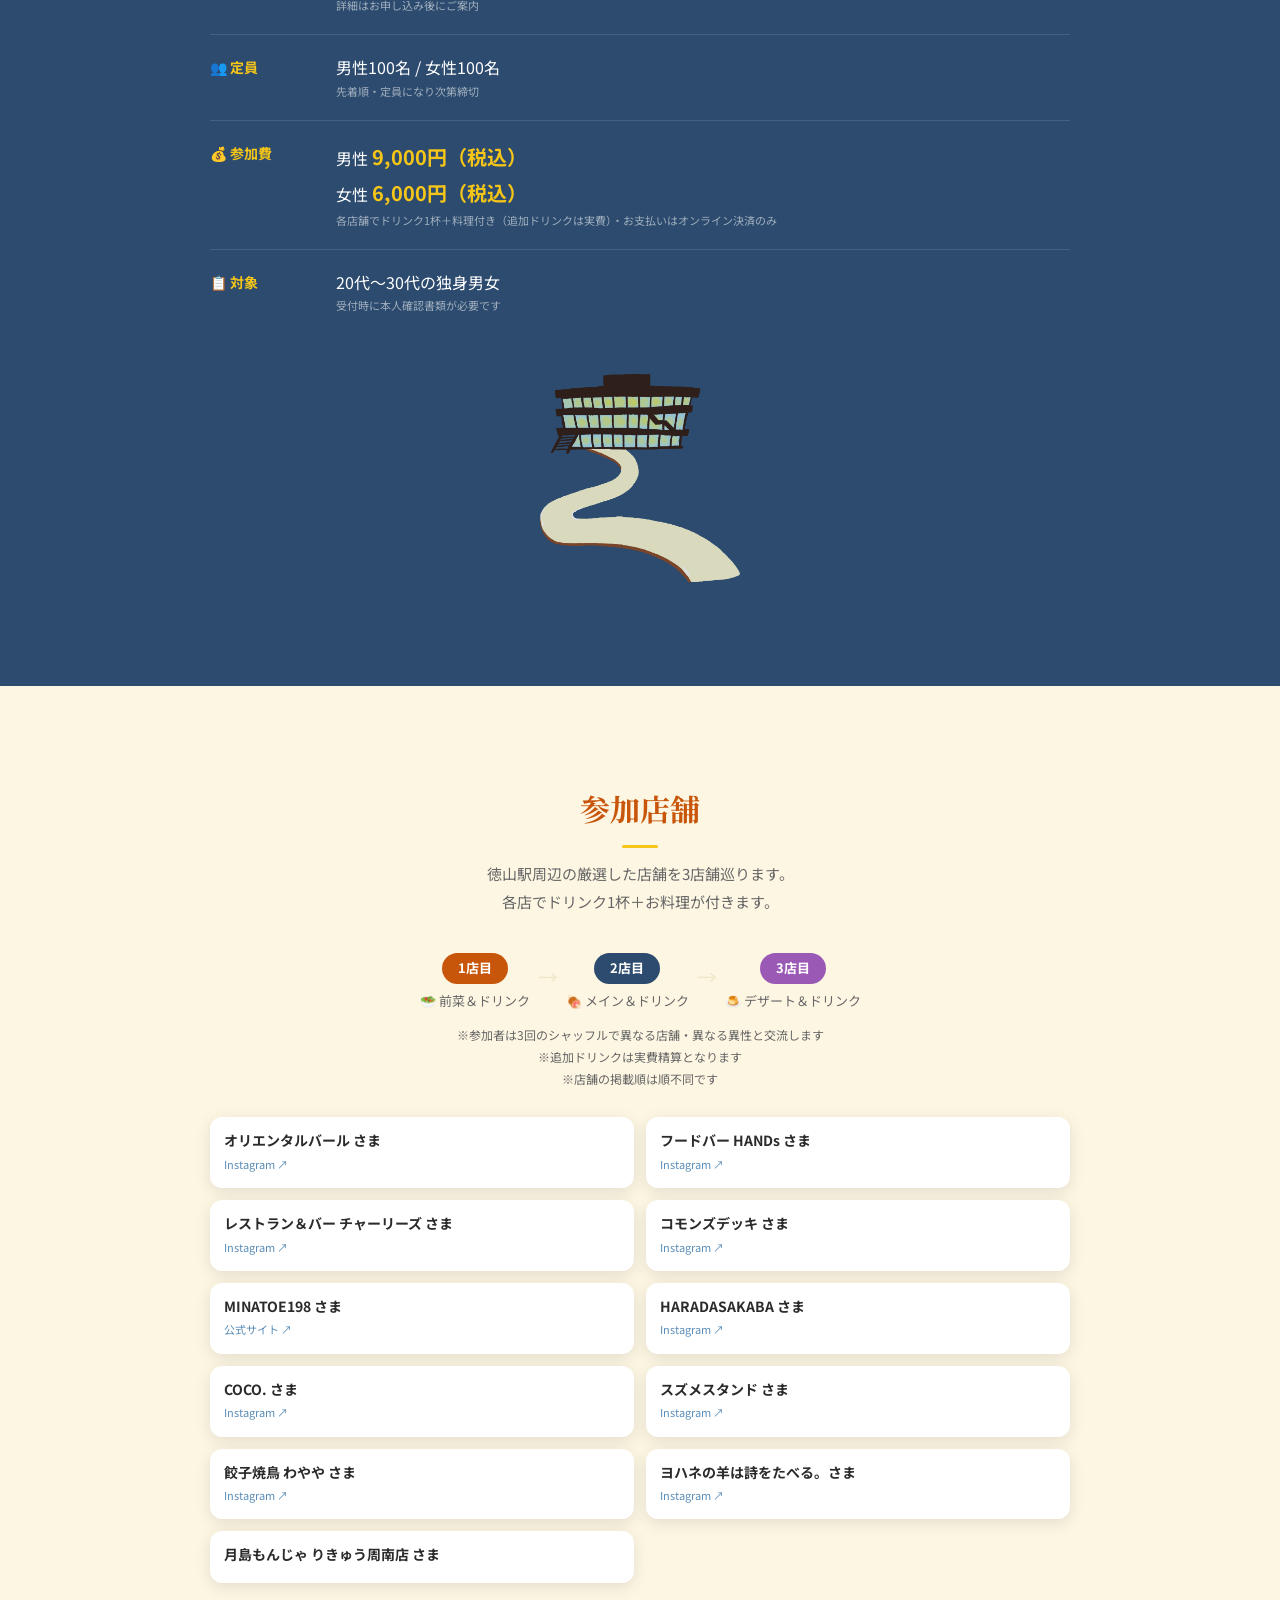
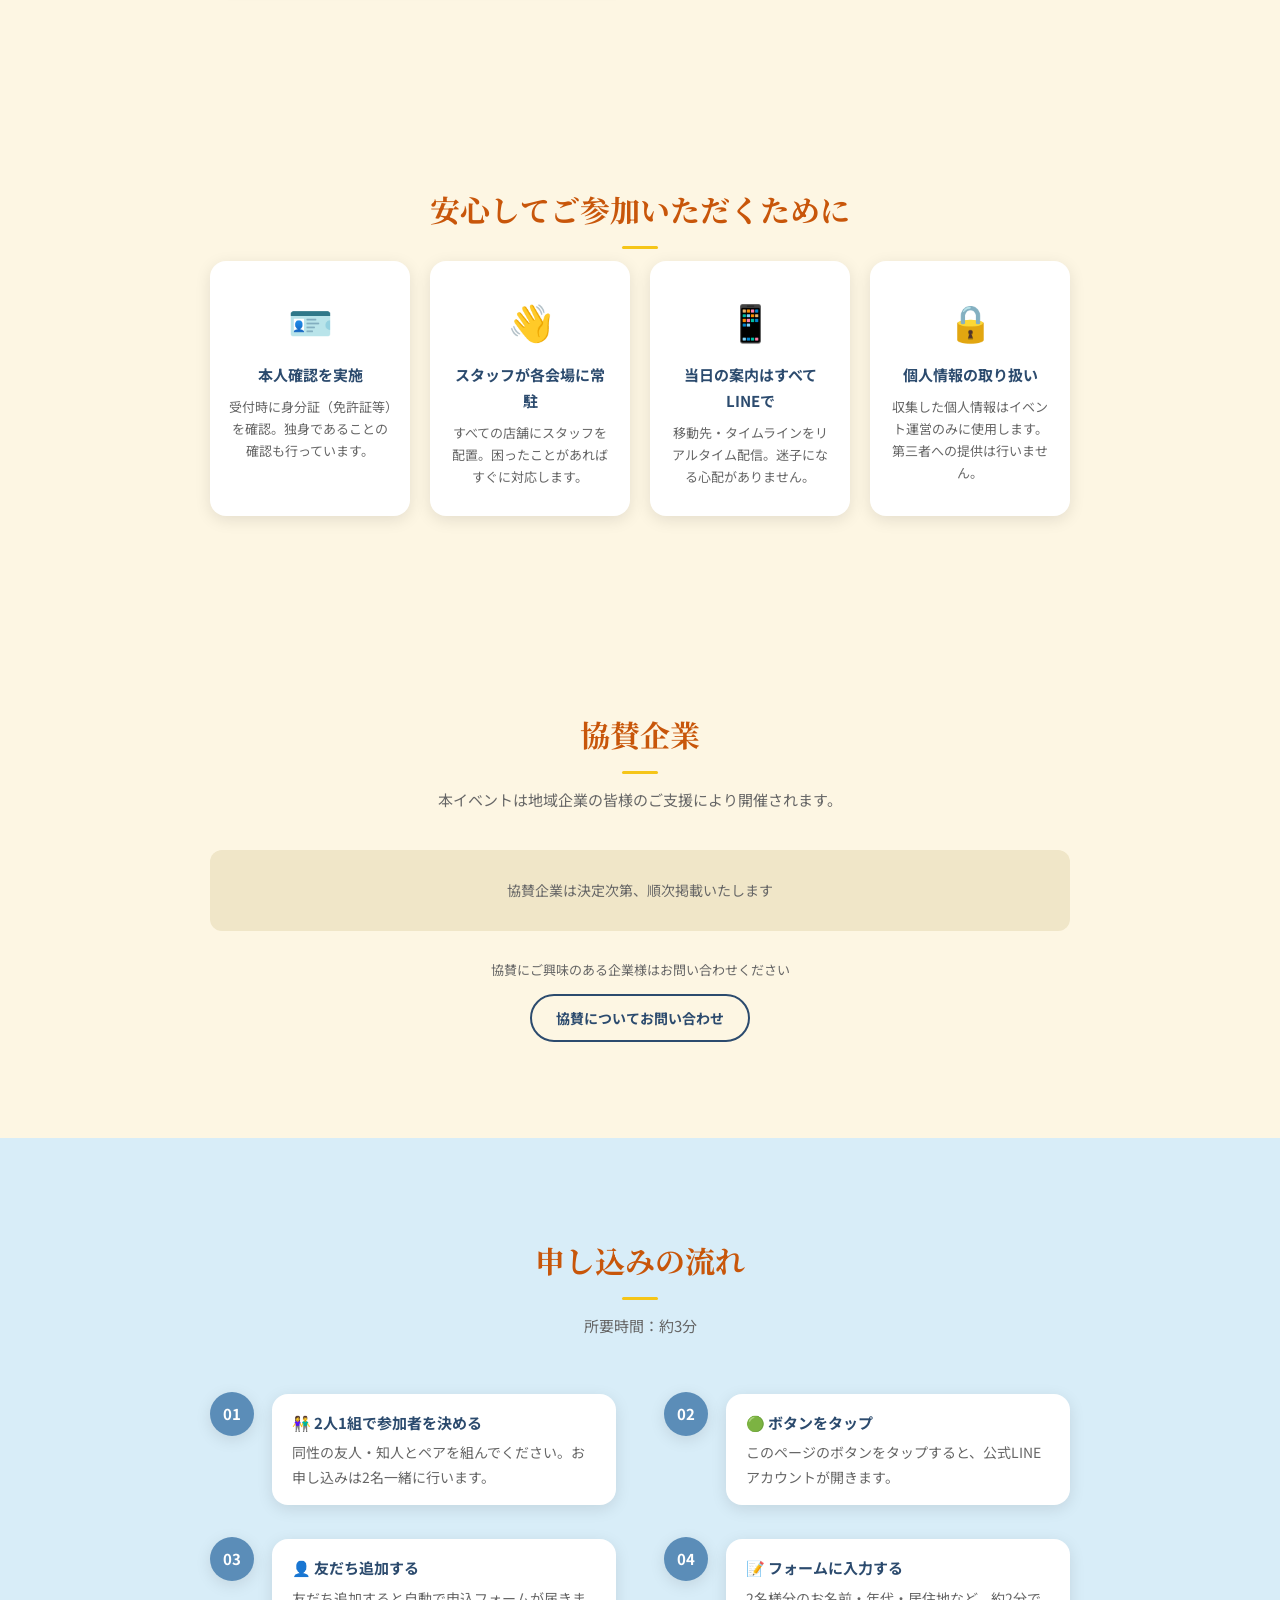
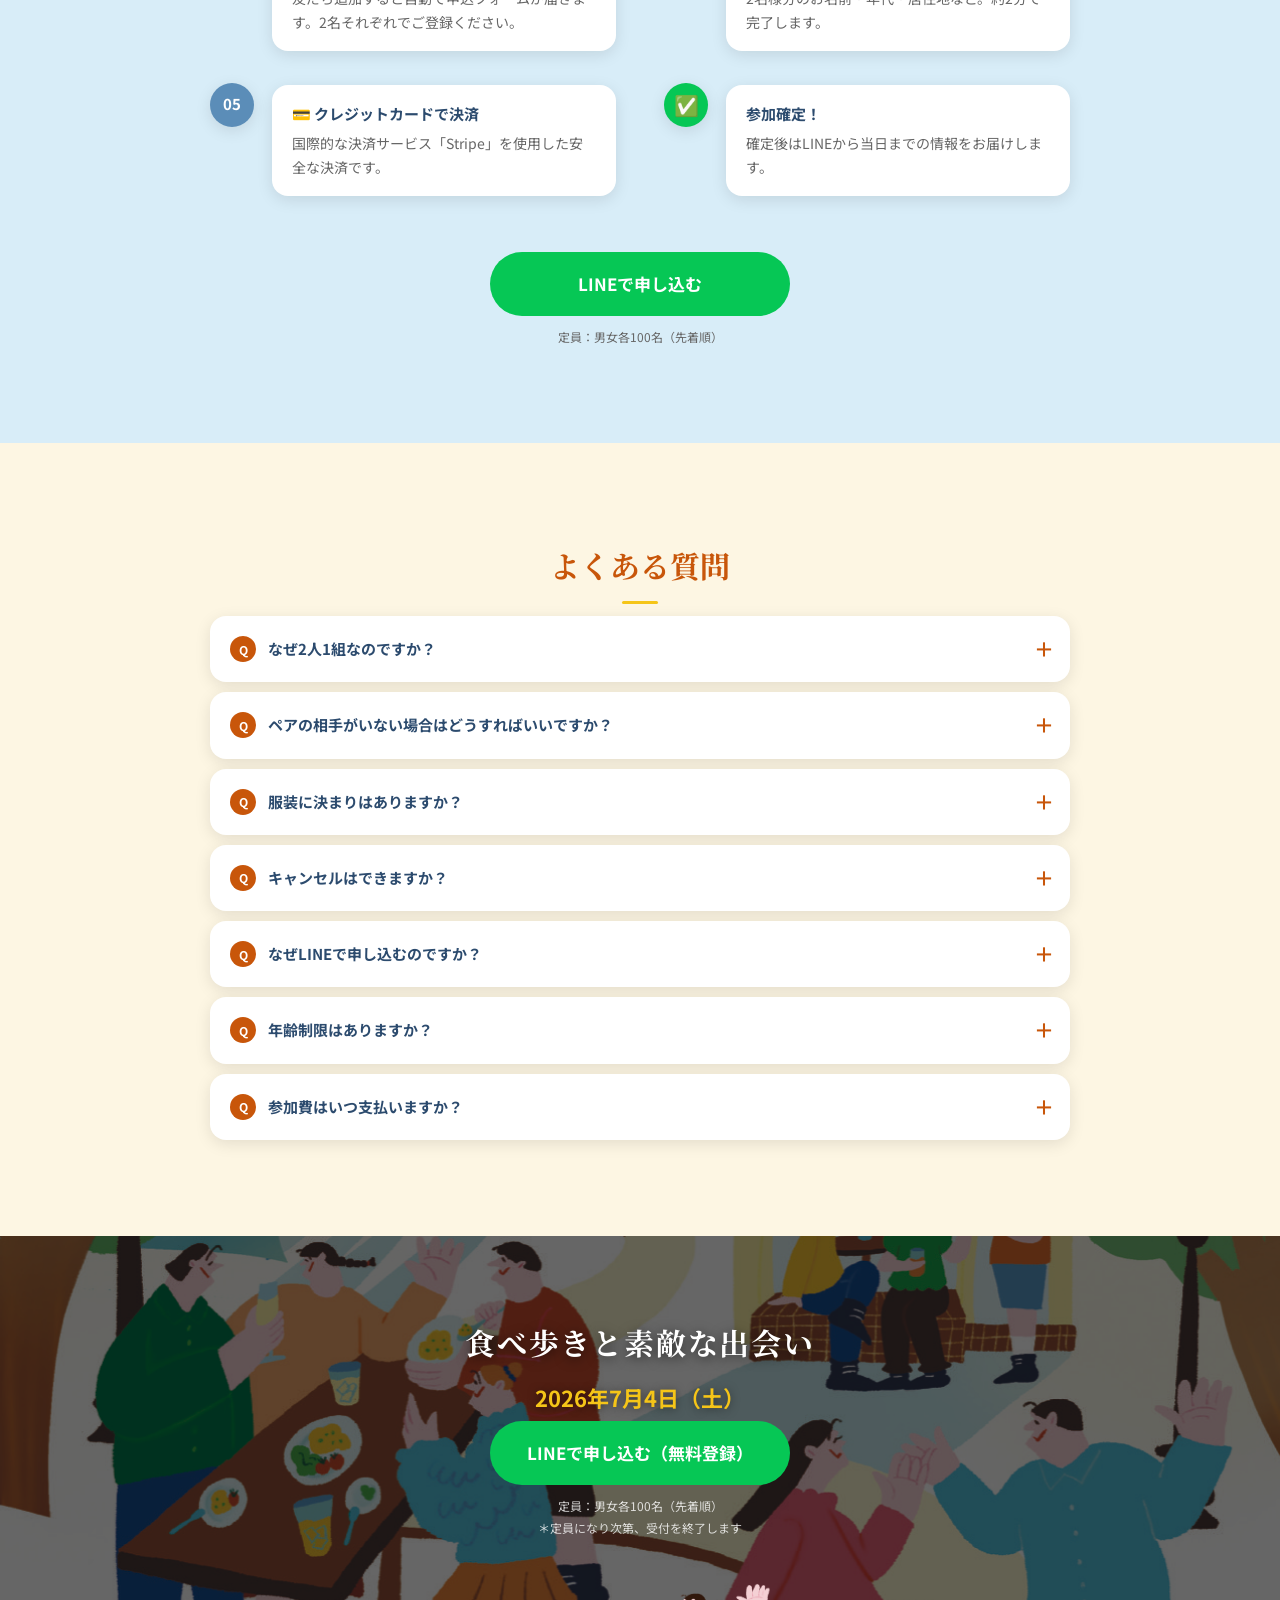
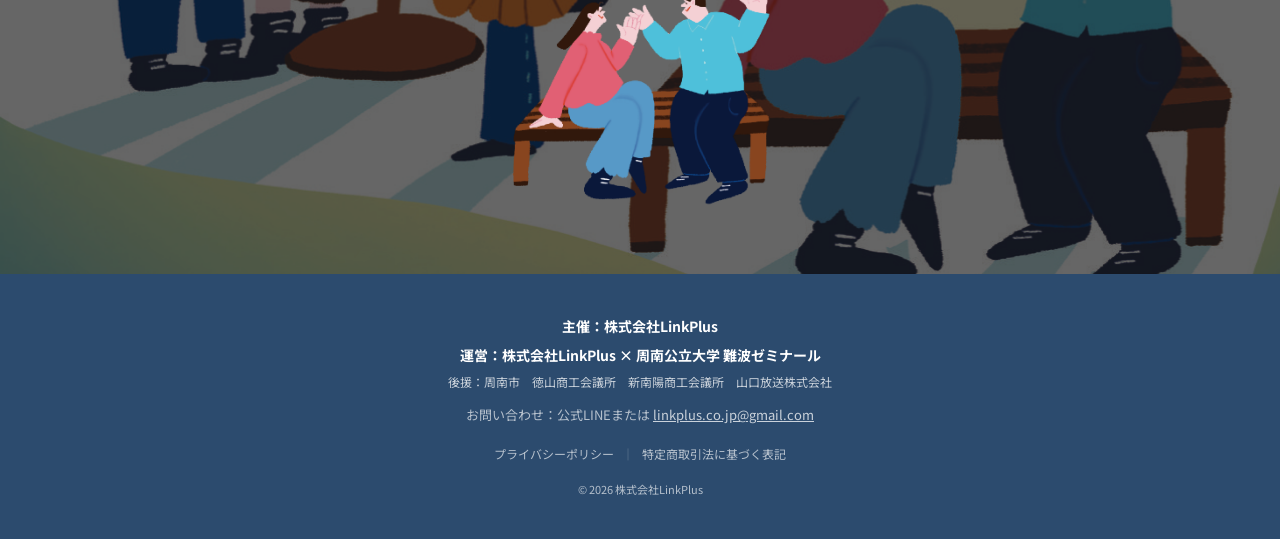
==== commit 3aa645ca: "Minor text corrections: word order and phrasing adjustments - Schedule lead: スタッフが各会場で→各会場でスタッフが - S" ====
--- a/index.html
+++ b/index.html
@@ -77,14 +77,14 @@
   <section class="section section--blue schedule" id="schedule">
     <div class="container">
       <h2 class="section__title">当日の流れ</h2>
-      <p class="section__lead">移動案内はすべてLINEでお届け。<br>スタッフが各会場でサポートします。</p>
+      <p class="section__lead">移動案内はすべてLINEでお届け。<br>各会場でスタッフがサポートします。</p>
 
       <div class="schedule__list">
         <div class="schedule__step">
           <div class="schedule__badge">16:00</div>
           <div class="schedule__body">
             <h3>受付・集合 <span class="schedule__time">トクヤマデッキ</span></h3>
-            <p>受付後にグループ分けをお知らせして、1店舗目に移動する。<br>スタッフが丁寧に案内します。</p>
+            <p>受付後にグループ分けをお知らせして、1店舗目に移動。<br>スタッフが丁寧に案内します。</p>
           </div>
         </div>
         <div class="schedule__arrow">↓</div>
@@ -215,7 +215,7 @@
   <section class="section venues" id="venues">
     <div class="container">
       <h2 class="section__title">参加店舗</h2>
-      <p class="section__lead">徳山駅周辺の厳選11店舗を3店舗ずつ巡ります。<br>各店でドリンク1杯＋お料理が付きます。</p>
+      <p class="section__lead">徳山駅周辺の厳選した店舗を3店舗巡ります。<br>各店でドリンク1杯＋お料理が付きます。</p>
       <div class="venues__rounds">
         <div class="venues__round">
           <div class="venues__round-badge venues__round-badge--1">1店目</div>
@@ -359,7 +359,7 @@
           <div class="howto__num">04</div>
           <div class="howto__body">
             <h3>📝 フォームに入力する</h3>
-            <p>2名分のお名前・年代・居住地など。約2分で完了します。</p>
+            <p>2名様分のお名前・年代・居住地など。約2分で完了します。</p>
           </div>
         </div>
         <div class="howto__step">
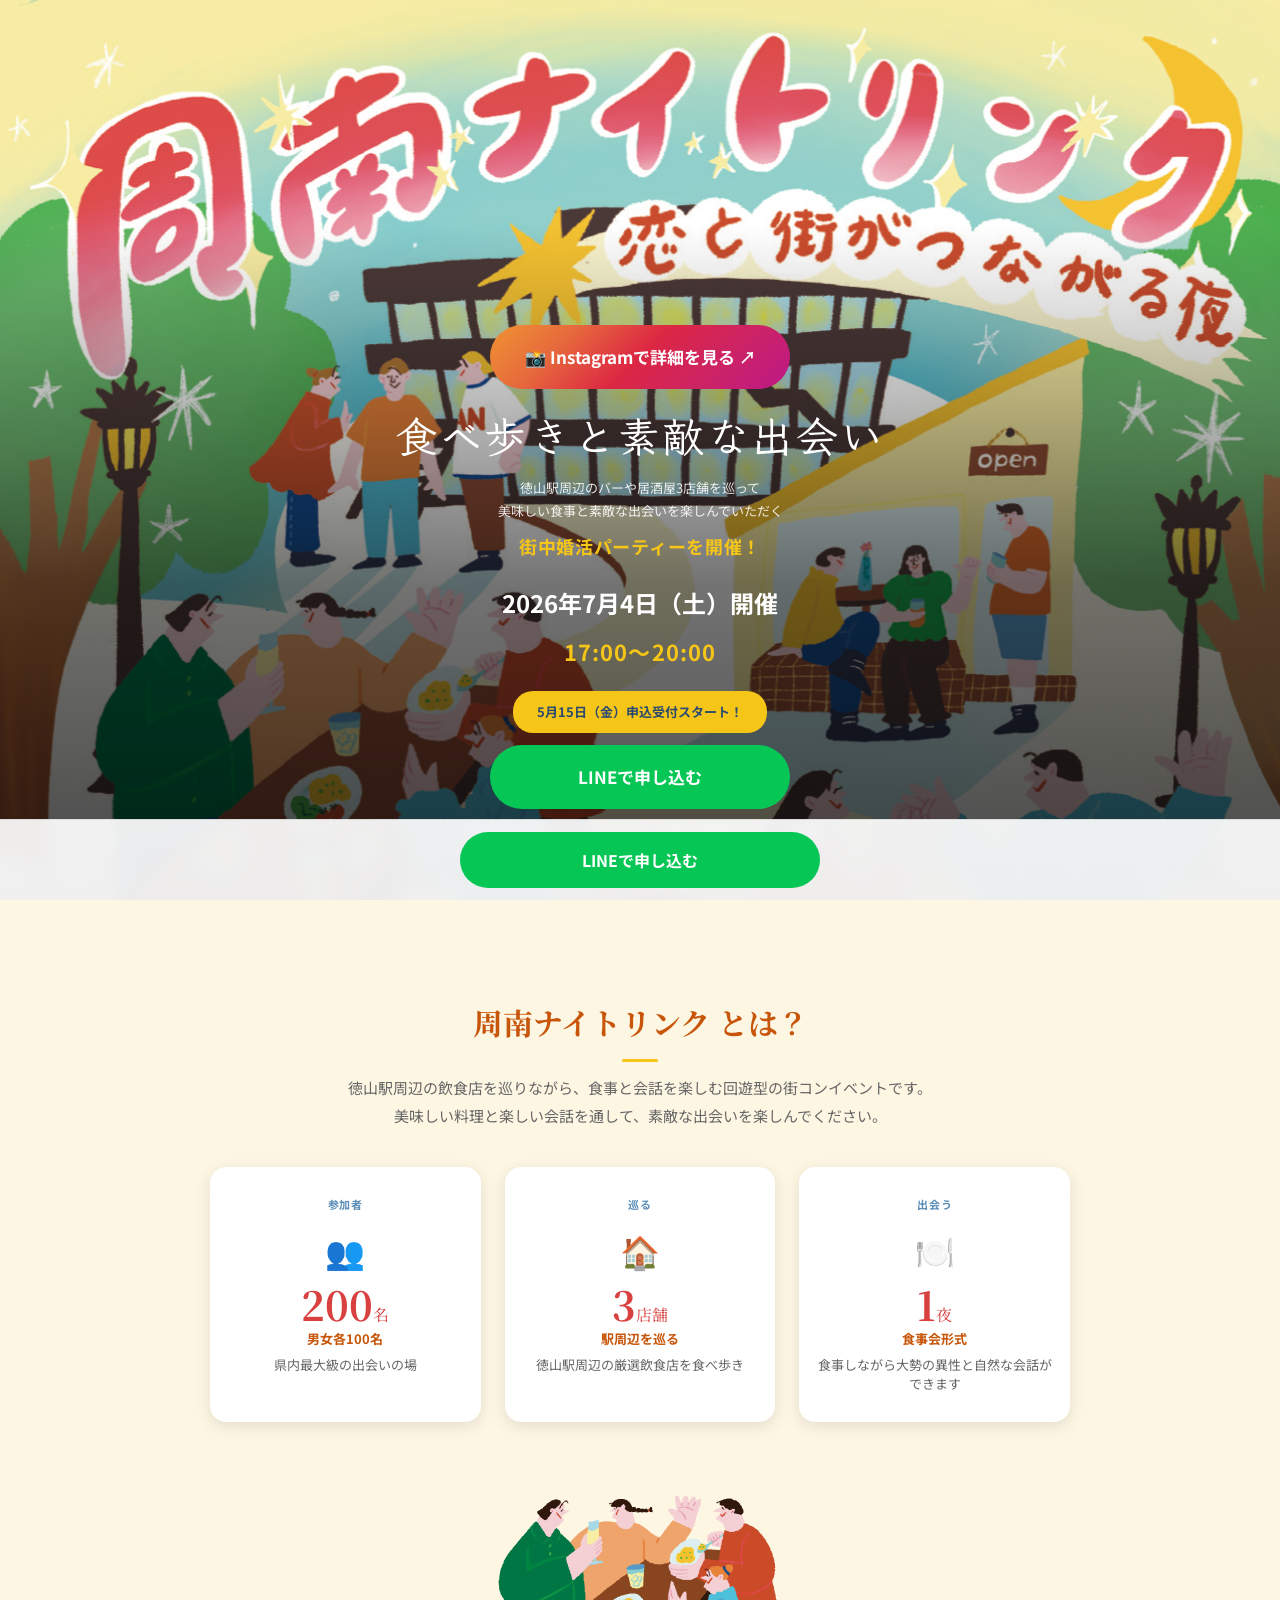
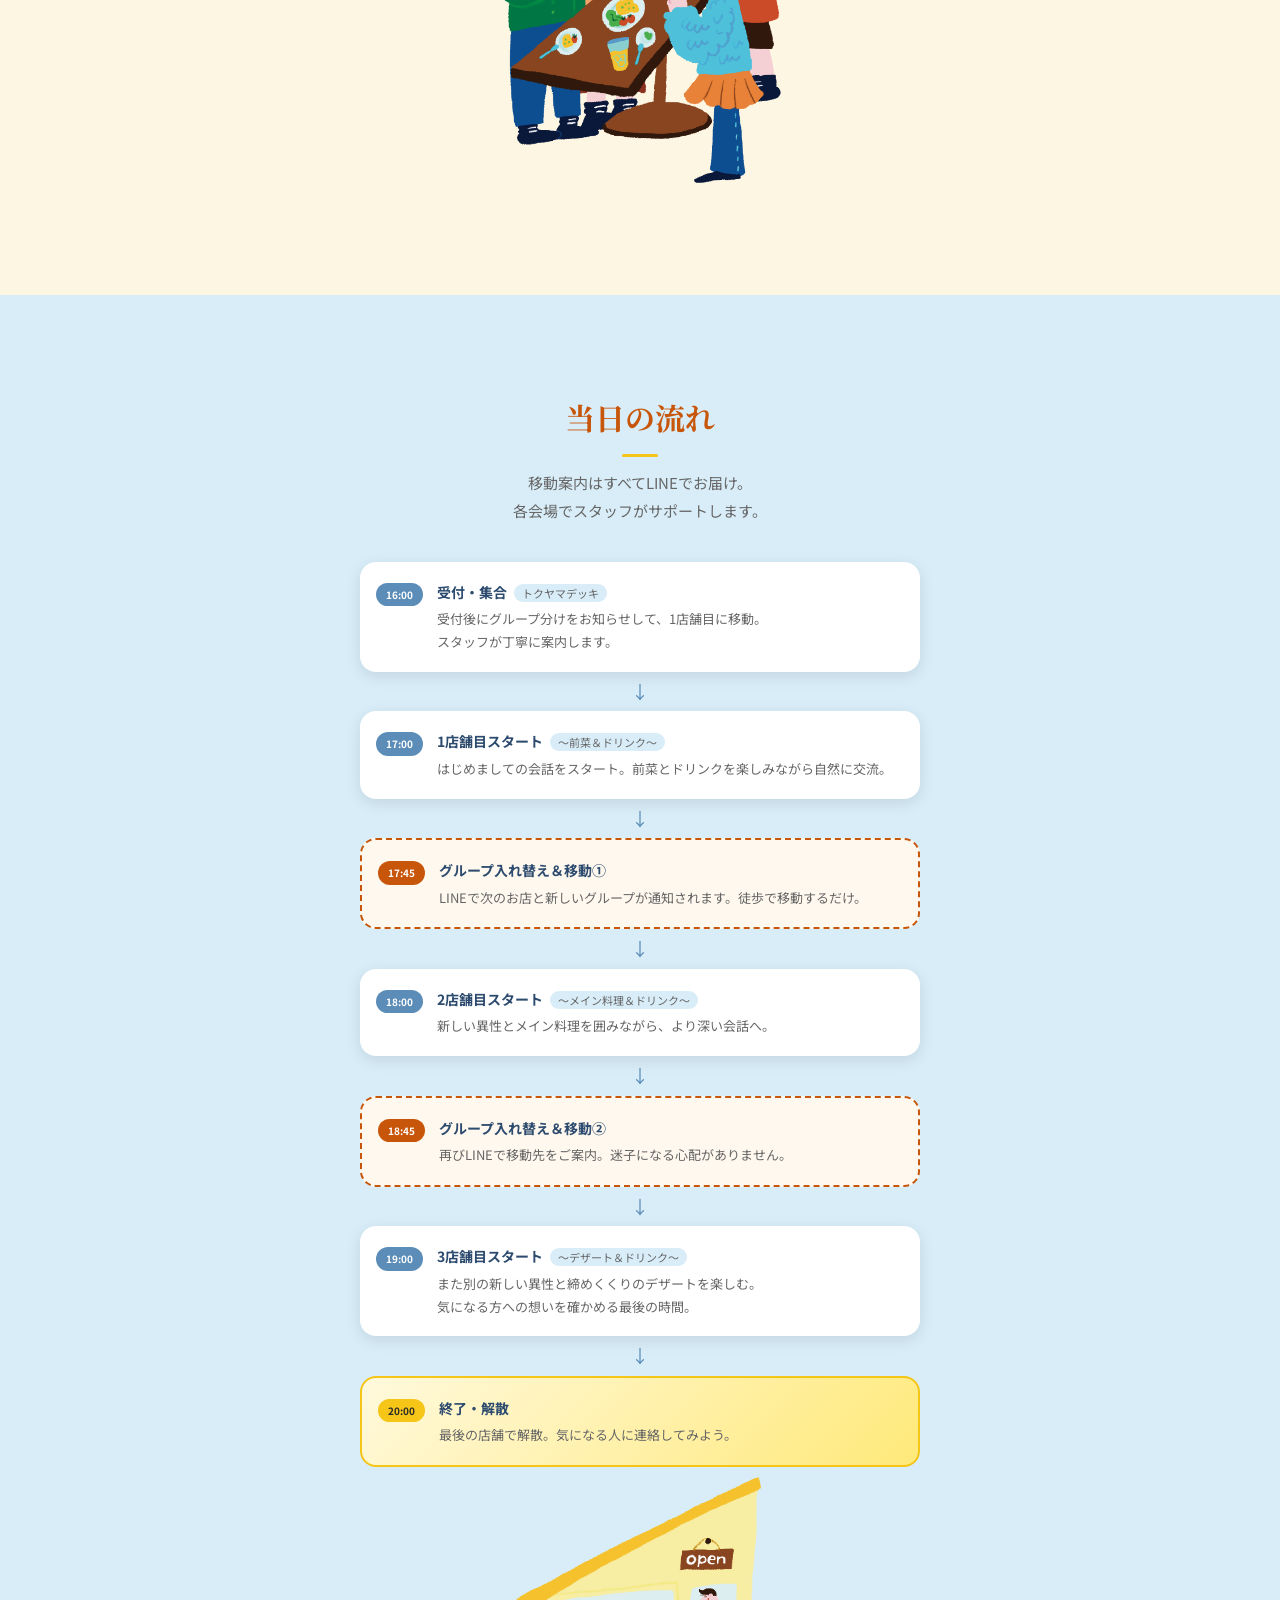
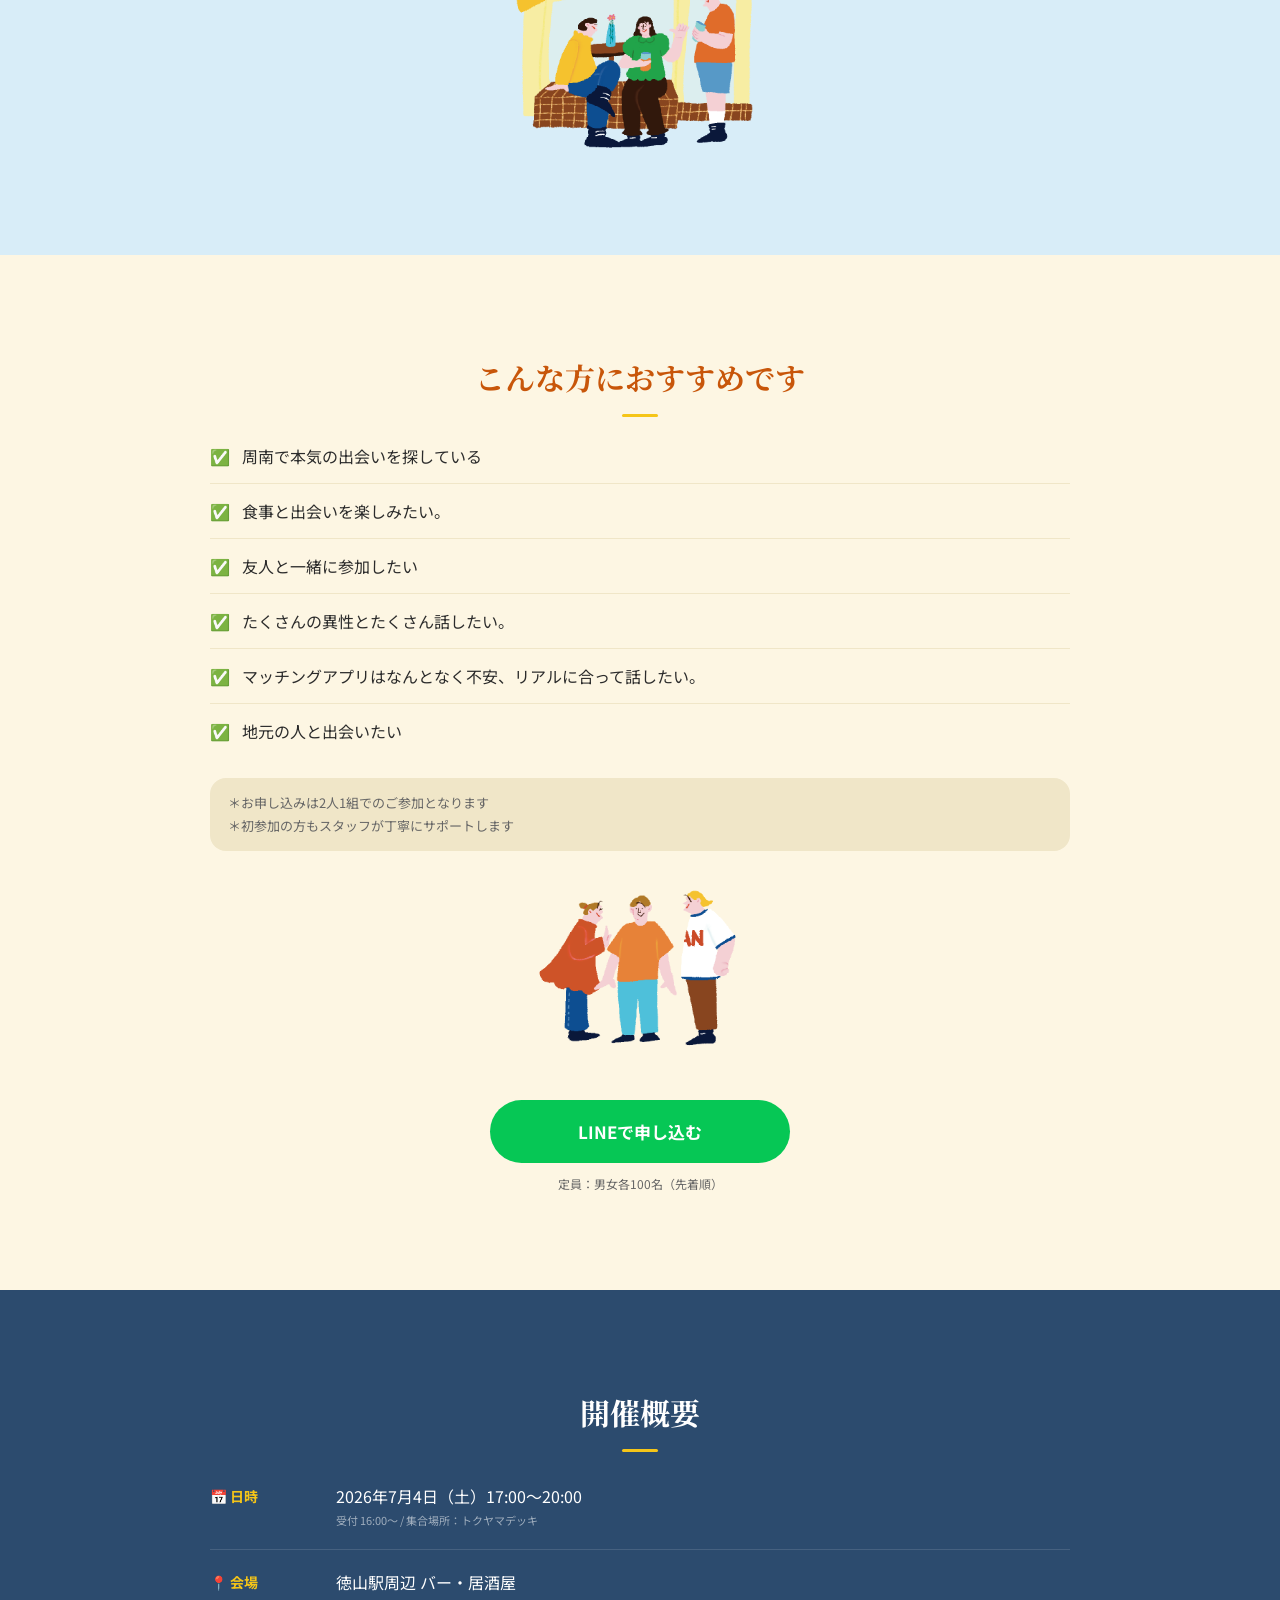
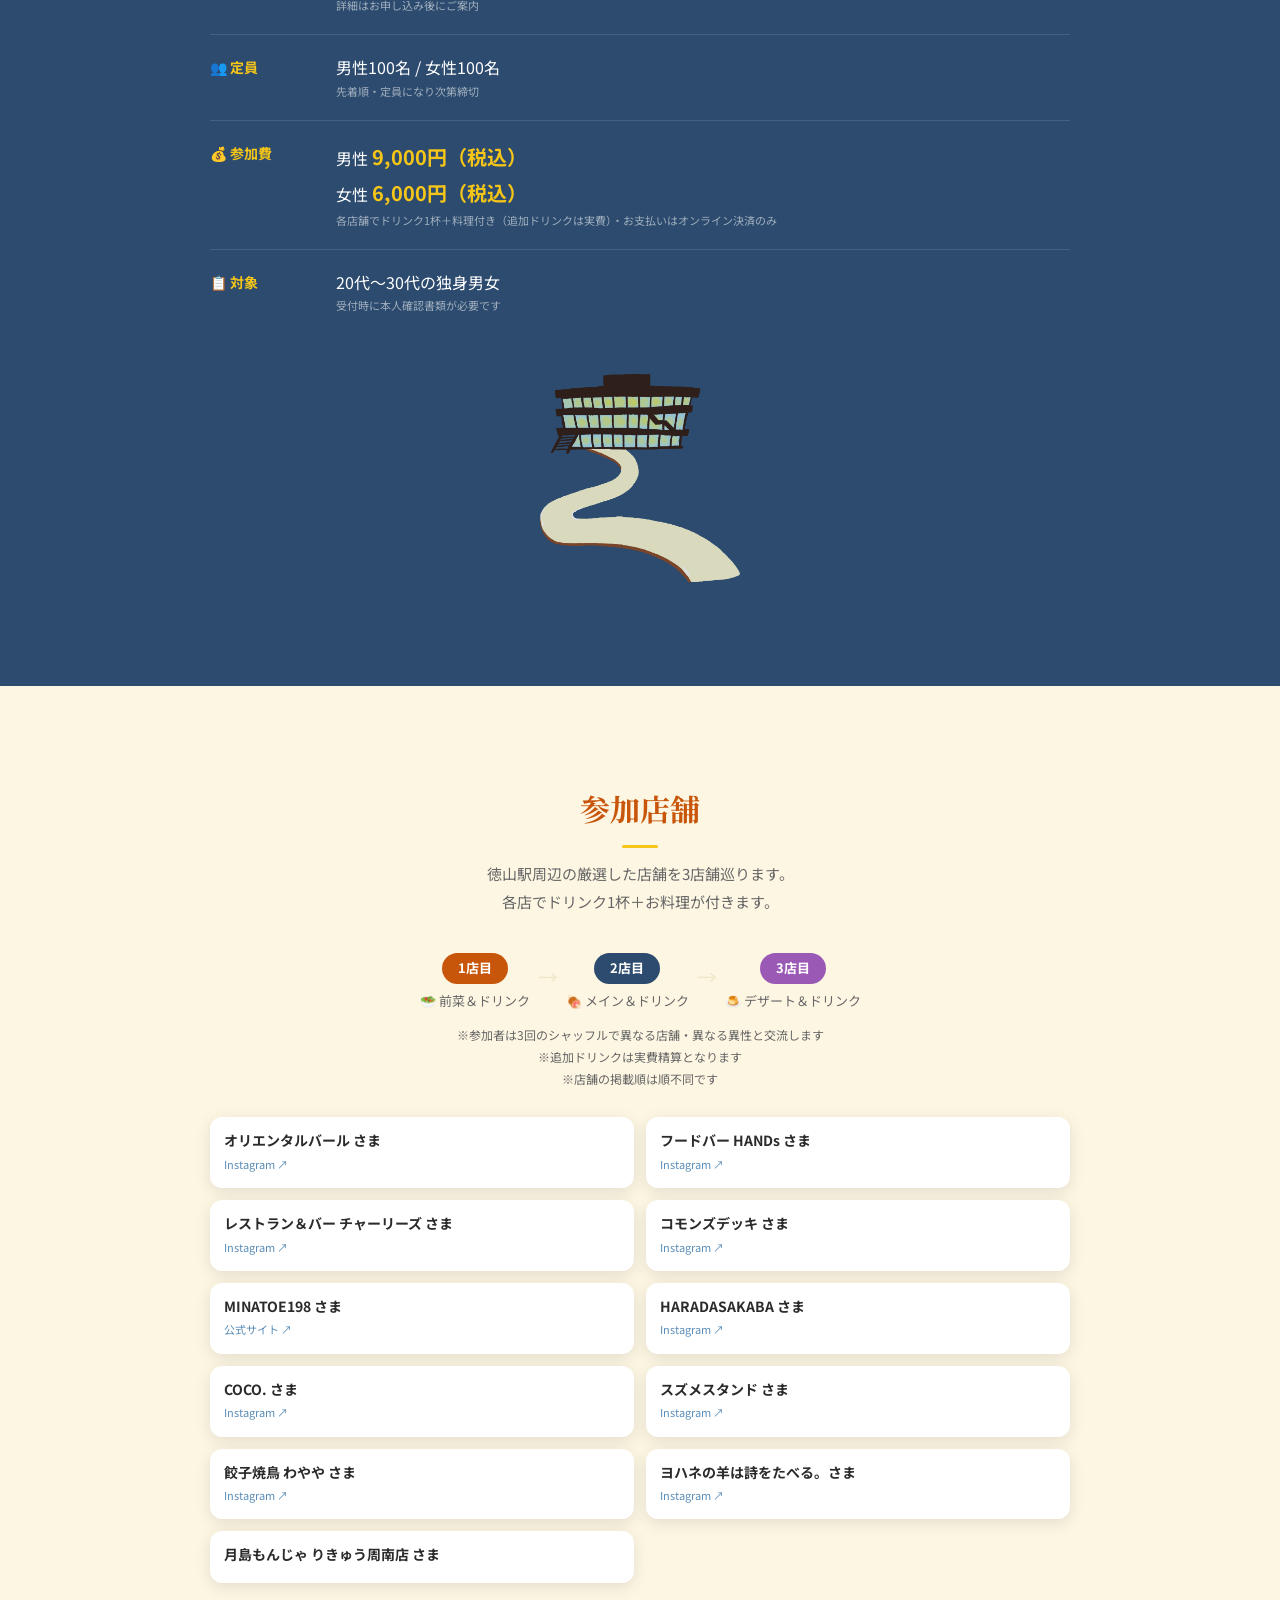
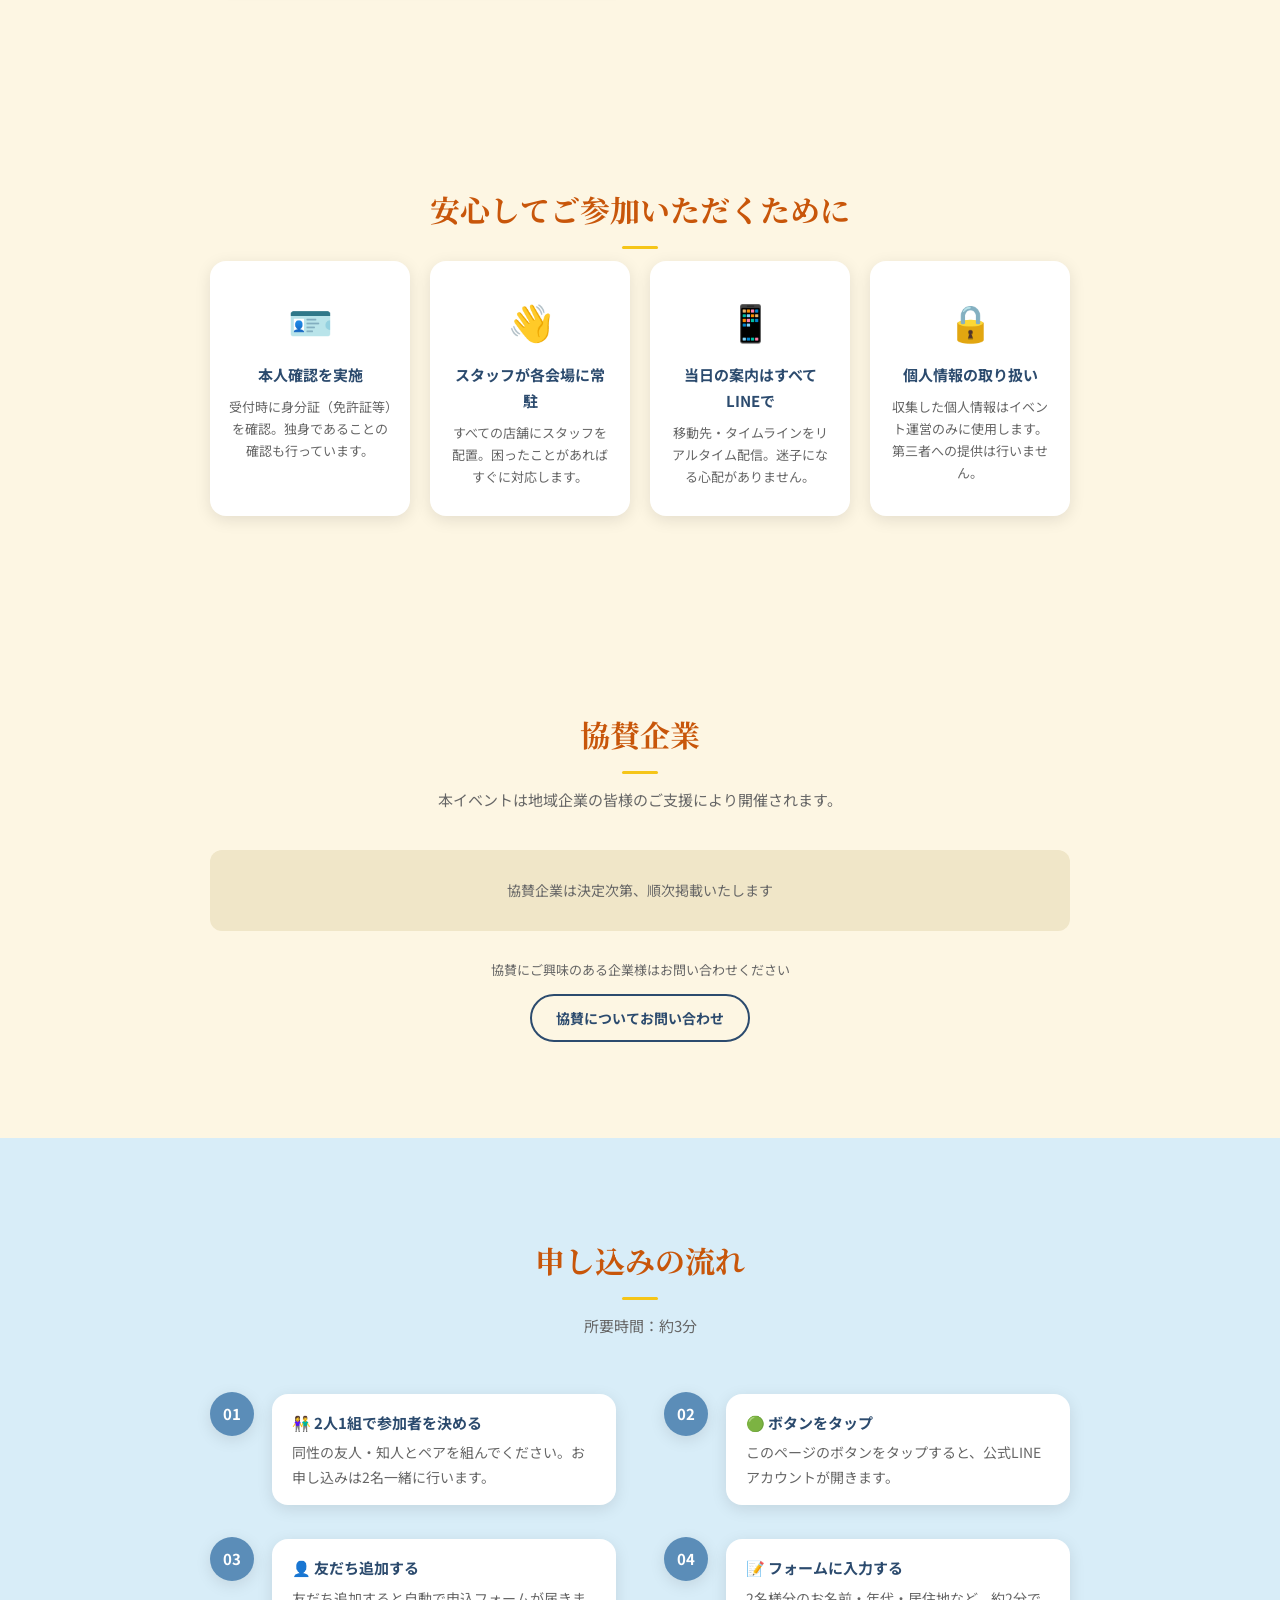
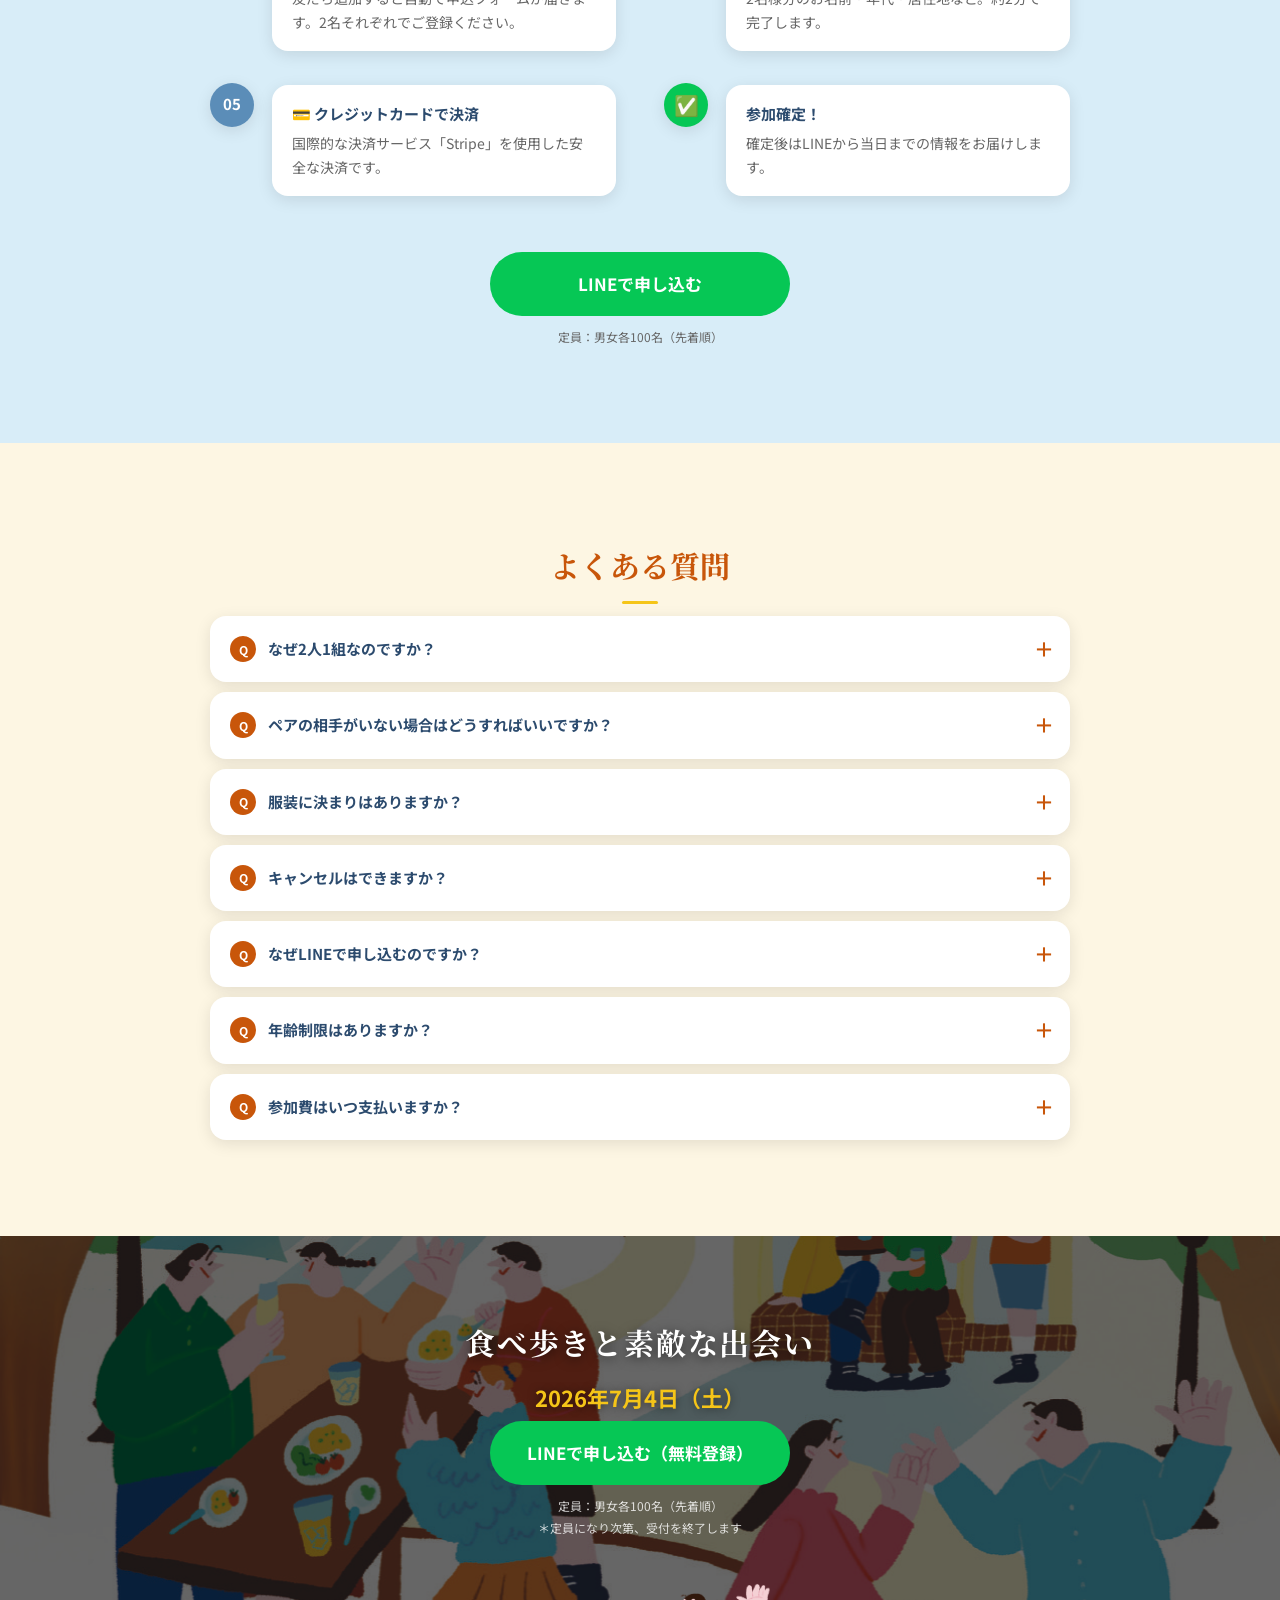
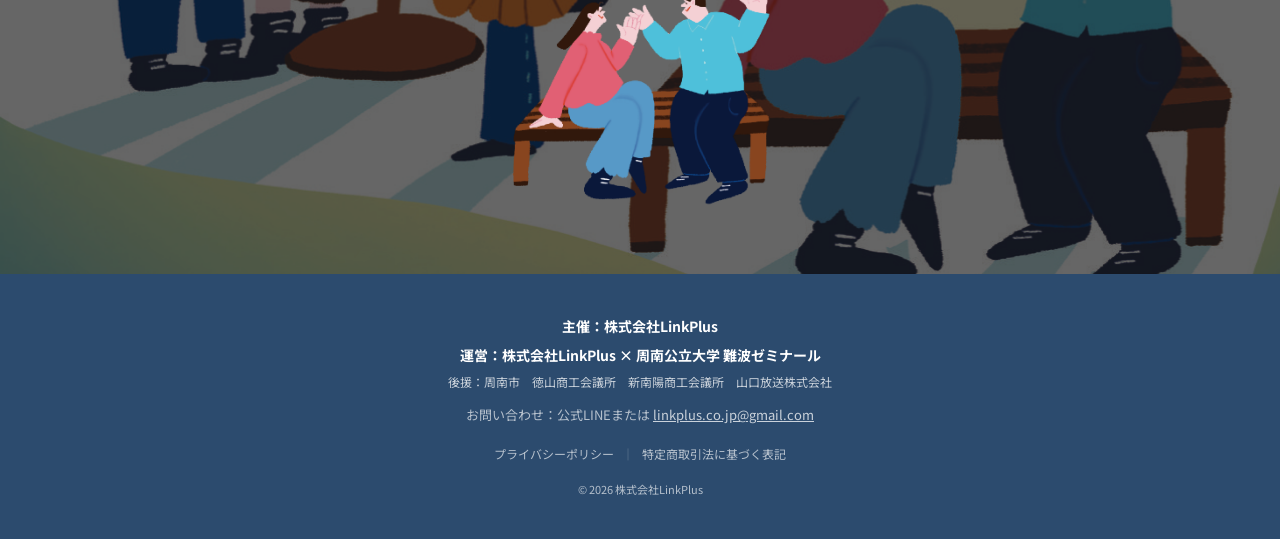
==== commit 86e865e5: "Hero redesign matching flyer layout; font and text polish - Hero mobile: set background blue-dark to" ====
--- a/index.html
+++ b/index.html
@@ -10,7 +10,7 @@
   <meta property="og:type" content="website">
   <link rel="preconnect" href="https://fonts.googleapis.com">
   <link rel="preconnect" href="https://fonts.gstatic.com" crossorigin>
-  <link href="https://fonts.googleapis.com/css2?family=Noto+Sans+JP:wght@400;500;700&family=Noto+Serif+JP:wght@400;700&display=swap" rel="stylesheet">
+  <link href="https://fonts.googleapis.com/css2?family=Klee+One:wght@400;600&family=Noto+Sans+JP:wght@400;500;700&family=Noto+Serif+JP:wght@400;700&display=swap" rel="stylesheet">
   <link rel="stylesheet" href="style.css">
 </head>
 <body>
@@ -24,6 +24,11 @@
         📸 Instagramで詳細を見る ↗
       </a>
       <h1 class="hero__catch">食べ歩きと素敵な出会い</h1>
+      <p class="hero__lead">
+        徳山駅周辺のバーや居酒屋3店舗を巡って<br>
+        美味しい食事と素敵な出会いを楽しんでいただく
+      </p>
+      <p class="hero__tagline">街中婚活パーティーを開催！</p>
       <div class="hero__meta">
         <p class="hero__date">2026年7月4日（土）開催</p>
         <p class="hero__time">17:00〜20:00</p>
@@ -57,7 +62,7 @@
           <div class="about__card-icon">🏠</div>
           <div class="about__card-num">3<span>店舗</span></div>
           <p class="about__card-label">駅周辺を巡る</p>
-          <p class="about__card-desc">駅周辺を巡る3店舗</p>
+          <p class="about__card-desc">徳山駅周辺の厳選飲食店を食べ歩き</p>
         </div>
         <div class="about__card">
           <p class="about__card-category">出会う</p>
@@ -101,7 +106,7 @@
         <div class="schedule__step schedule__step--shuffle">
           <div class="schedule__badge schedule__badge--shuffle">17:45</div>
           <div class="schedule__body">
-            <h3>抽選＆移動①</h3>
+            <h3>グループ入れ替え＆移動①</h3>
             <p>LINEで次のお店と新しいグループが通知されます。徒歩で移動するだけ。</p>
           </div>
         </div>
@@ -119,7 +124,7 @@
         <div class="schedule__step schedule__step--shuffle">
           <div class="schedule__badge schedule__badge--shuffle">18:45</div>
           <div class="schedule__body">
-            <h3>抽選＆移動②</h3>
+            <h3>グループ入れ替え＆移動②</h3>
             <p>再びLINEで移動先をご案内。迷子になる心配がありません。</p>
           </div>
         </div>
--- a/style.css
+++ b/style.css
@@ -130,6 +130,7 @@
   display: flex;
   flex-direction: column;
   text-align: center;
+  background: var(--blue-dark);
 }
 .hero__bg {
   position: relative;
@@ -158,12 +159,26 @@
   align-items: center;
 }
 .hero__catch {
-  font-family: 'Noto Serif JP', serif;
-  font-size: 22px;
-  font-weight: 700;
-  color: #fff;
-  letter-spacing: .08em;
-  margin-bottom: 14px;
+  font-family: 'Klee One', 'Noto Serif JP', serif;
+  font-size: 28px;
+  font-weight: 600;
+  color: #fff;
+  letter-spacing: .06em;
+  margin-bottom: 12px;
+  line-height: 1.4;
+}
+.hero__lead {
+  font-size: 13px;
+  color: rgba(255,255,255,.88);
+  line-height: 1.8;
+  margin-bottom: 8px;
+}
+.hero__tagline {
+  font-size: 18px;
+  font-weight: 700;
+  color: var(--yellow);
+  margin-bottom: 20px;
+  letter-spacing: .04em;
 }
 .hero__meta { margin-bottom: 20px; }
 .hero__date {
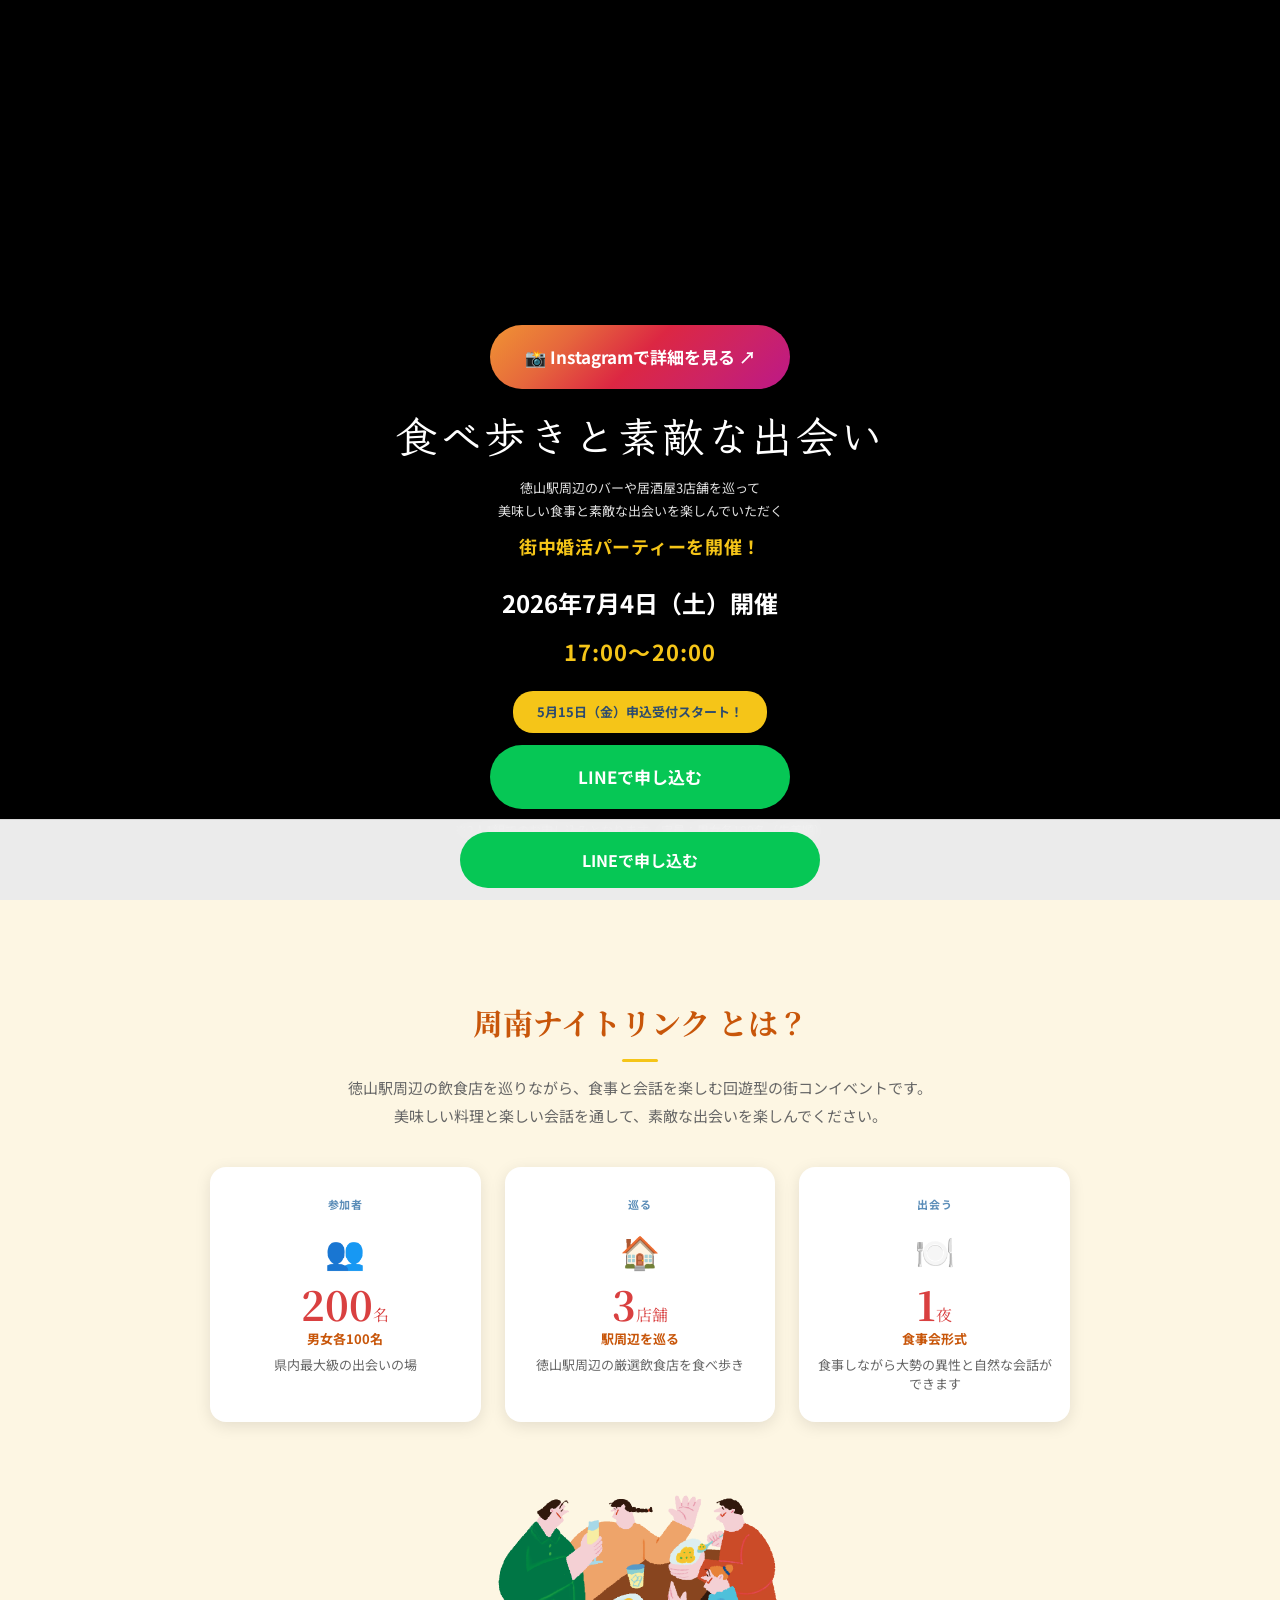
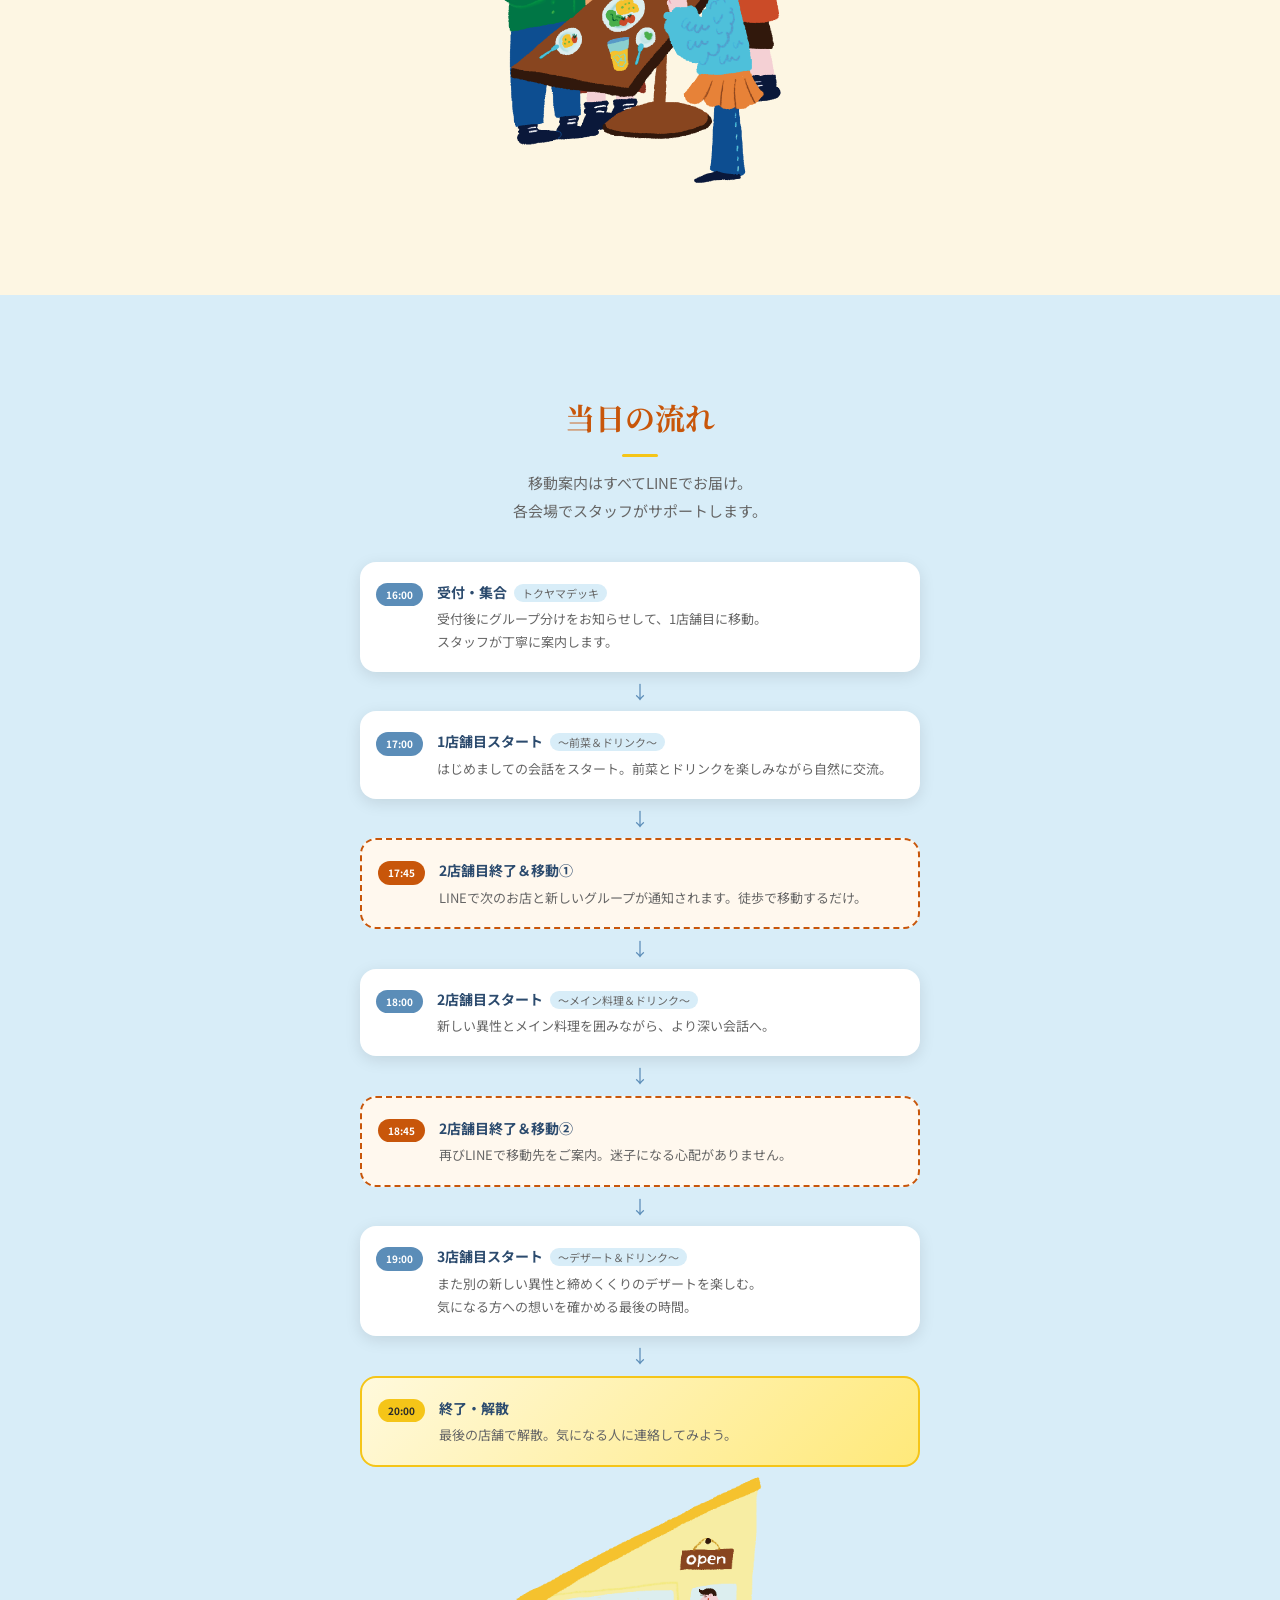
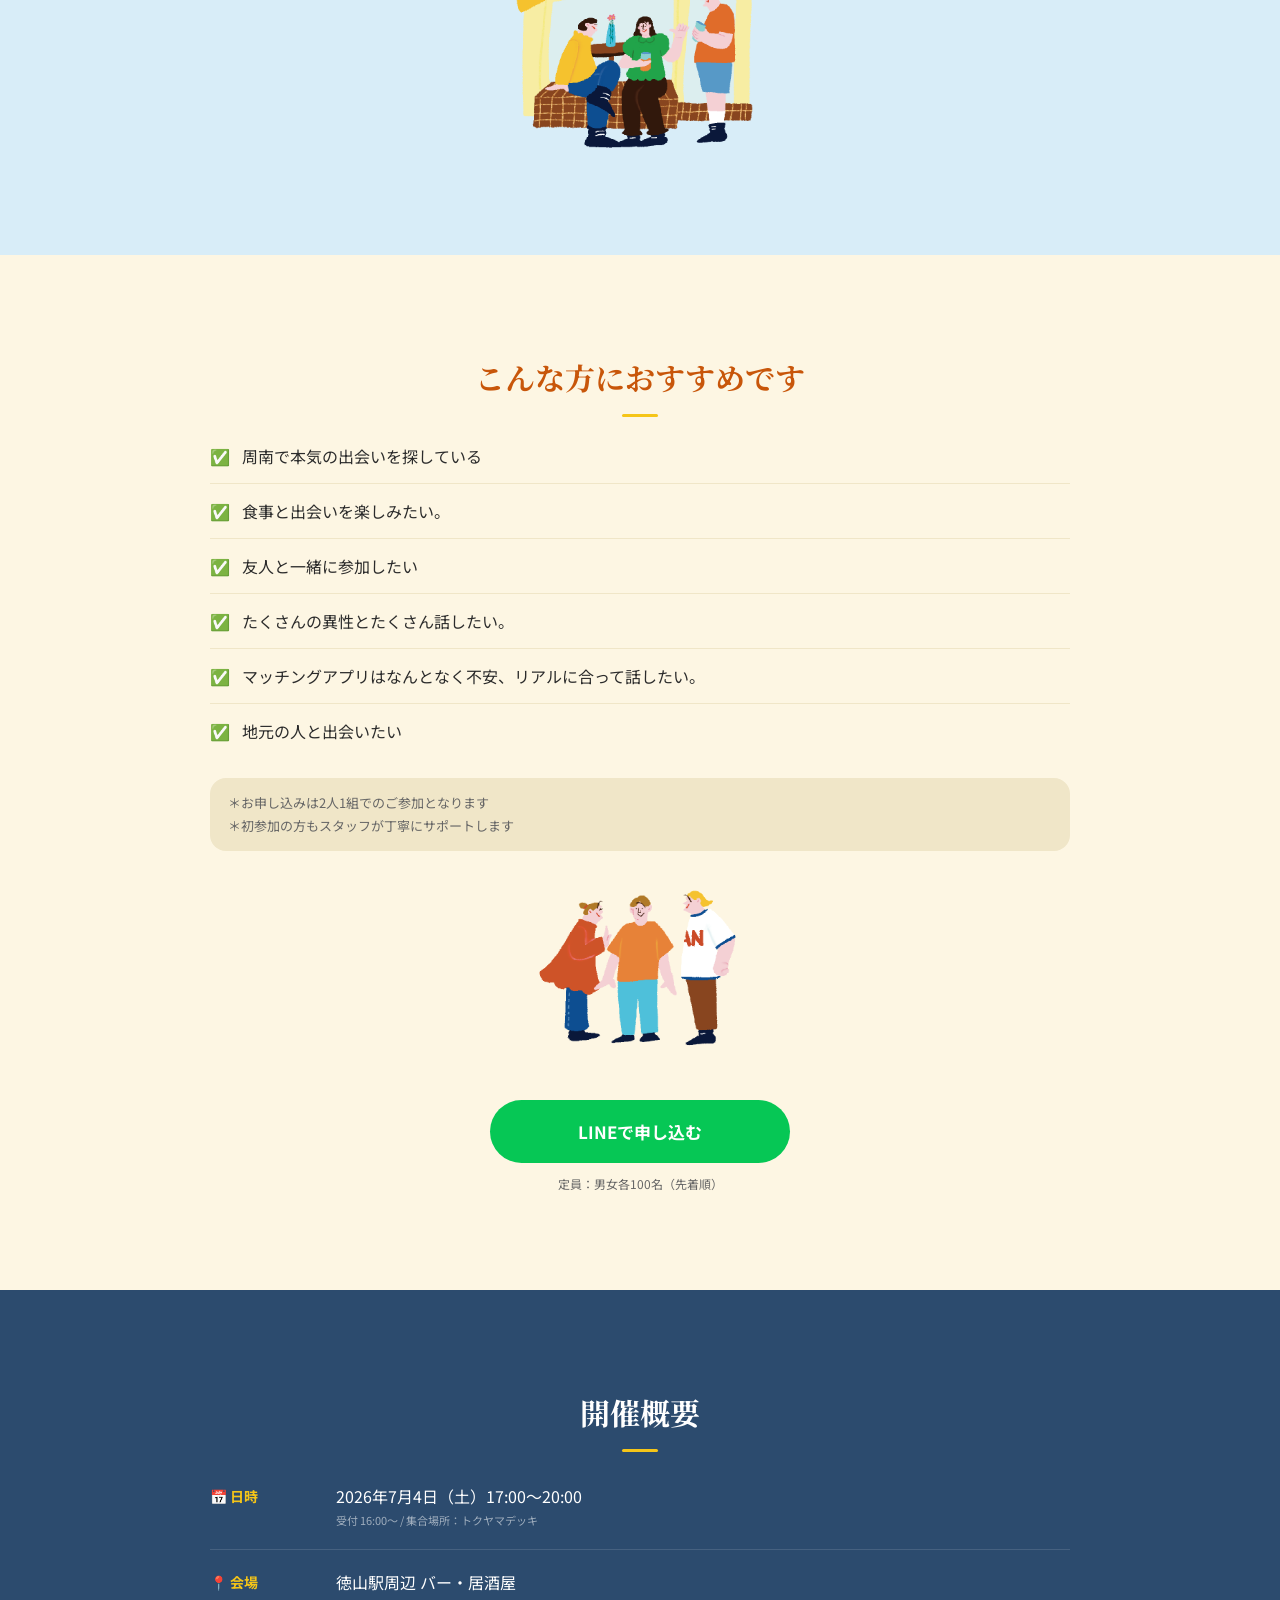
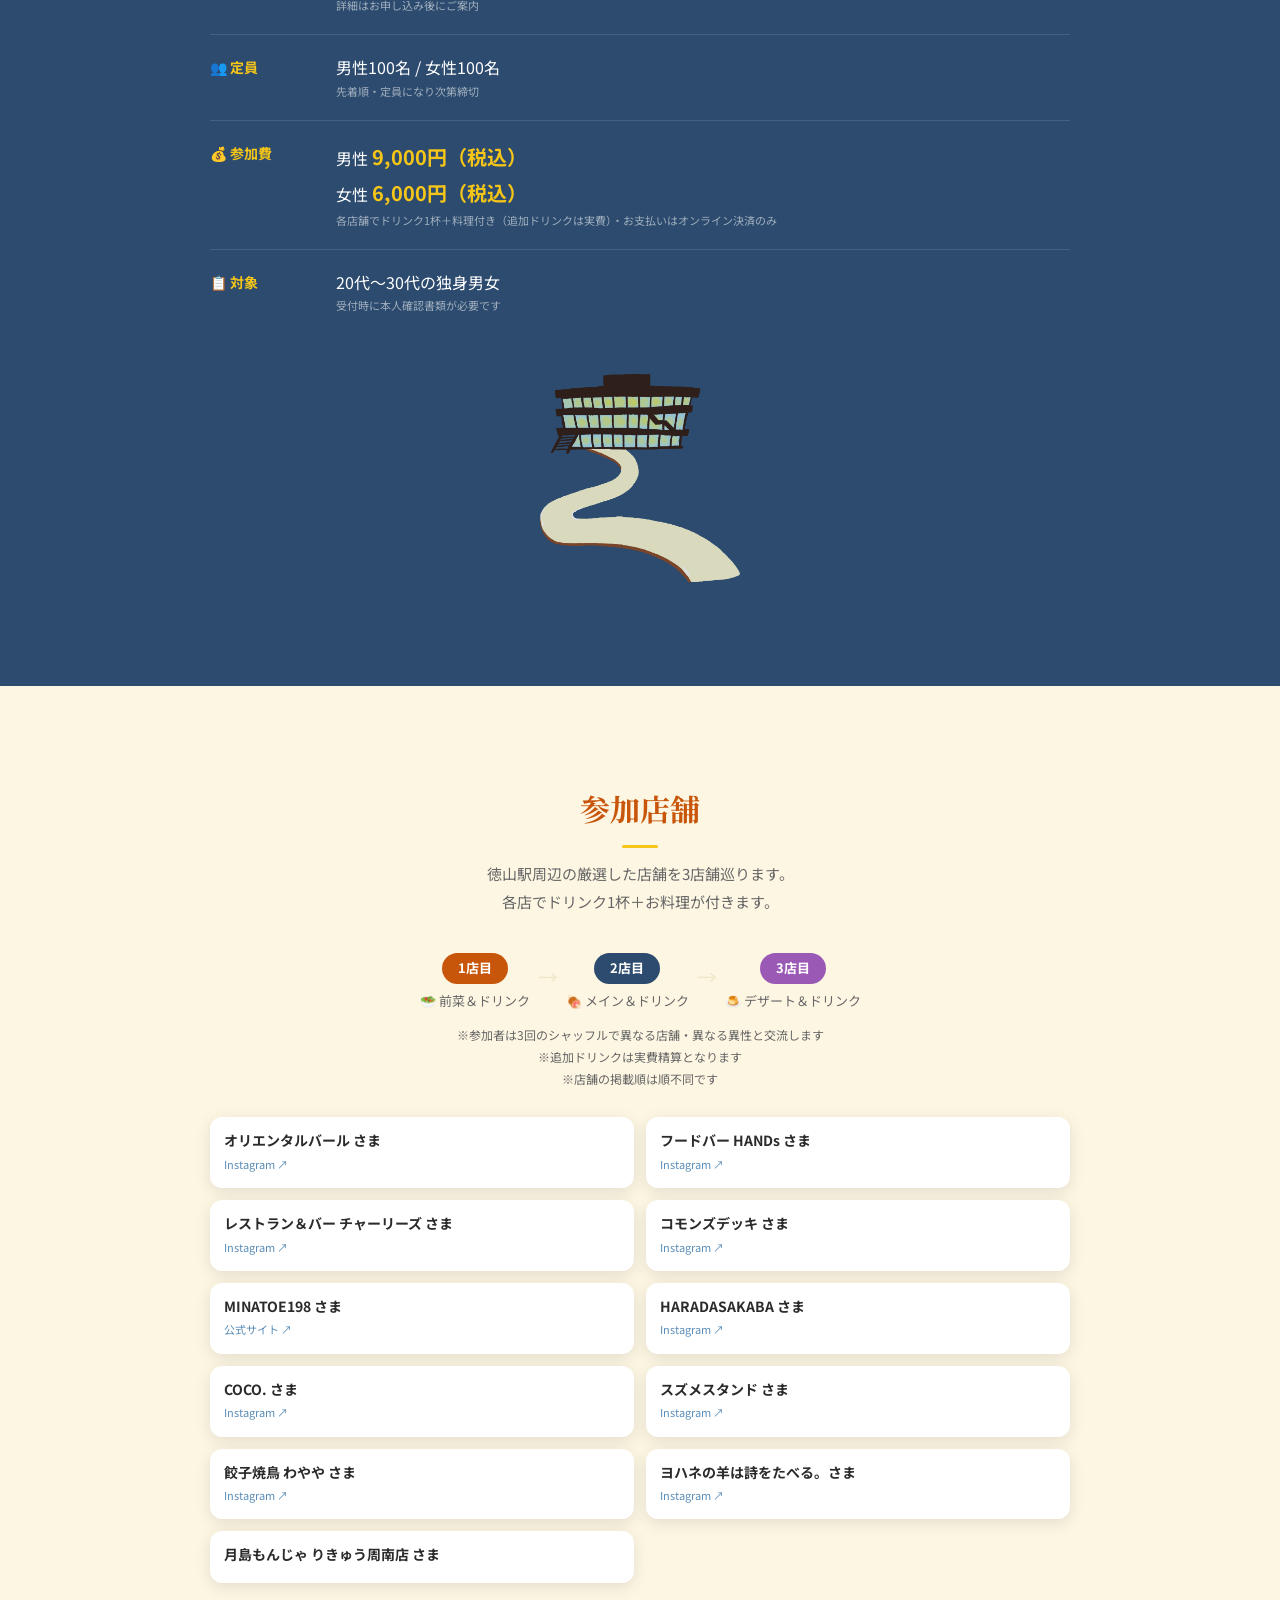
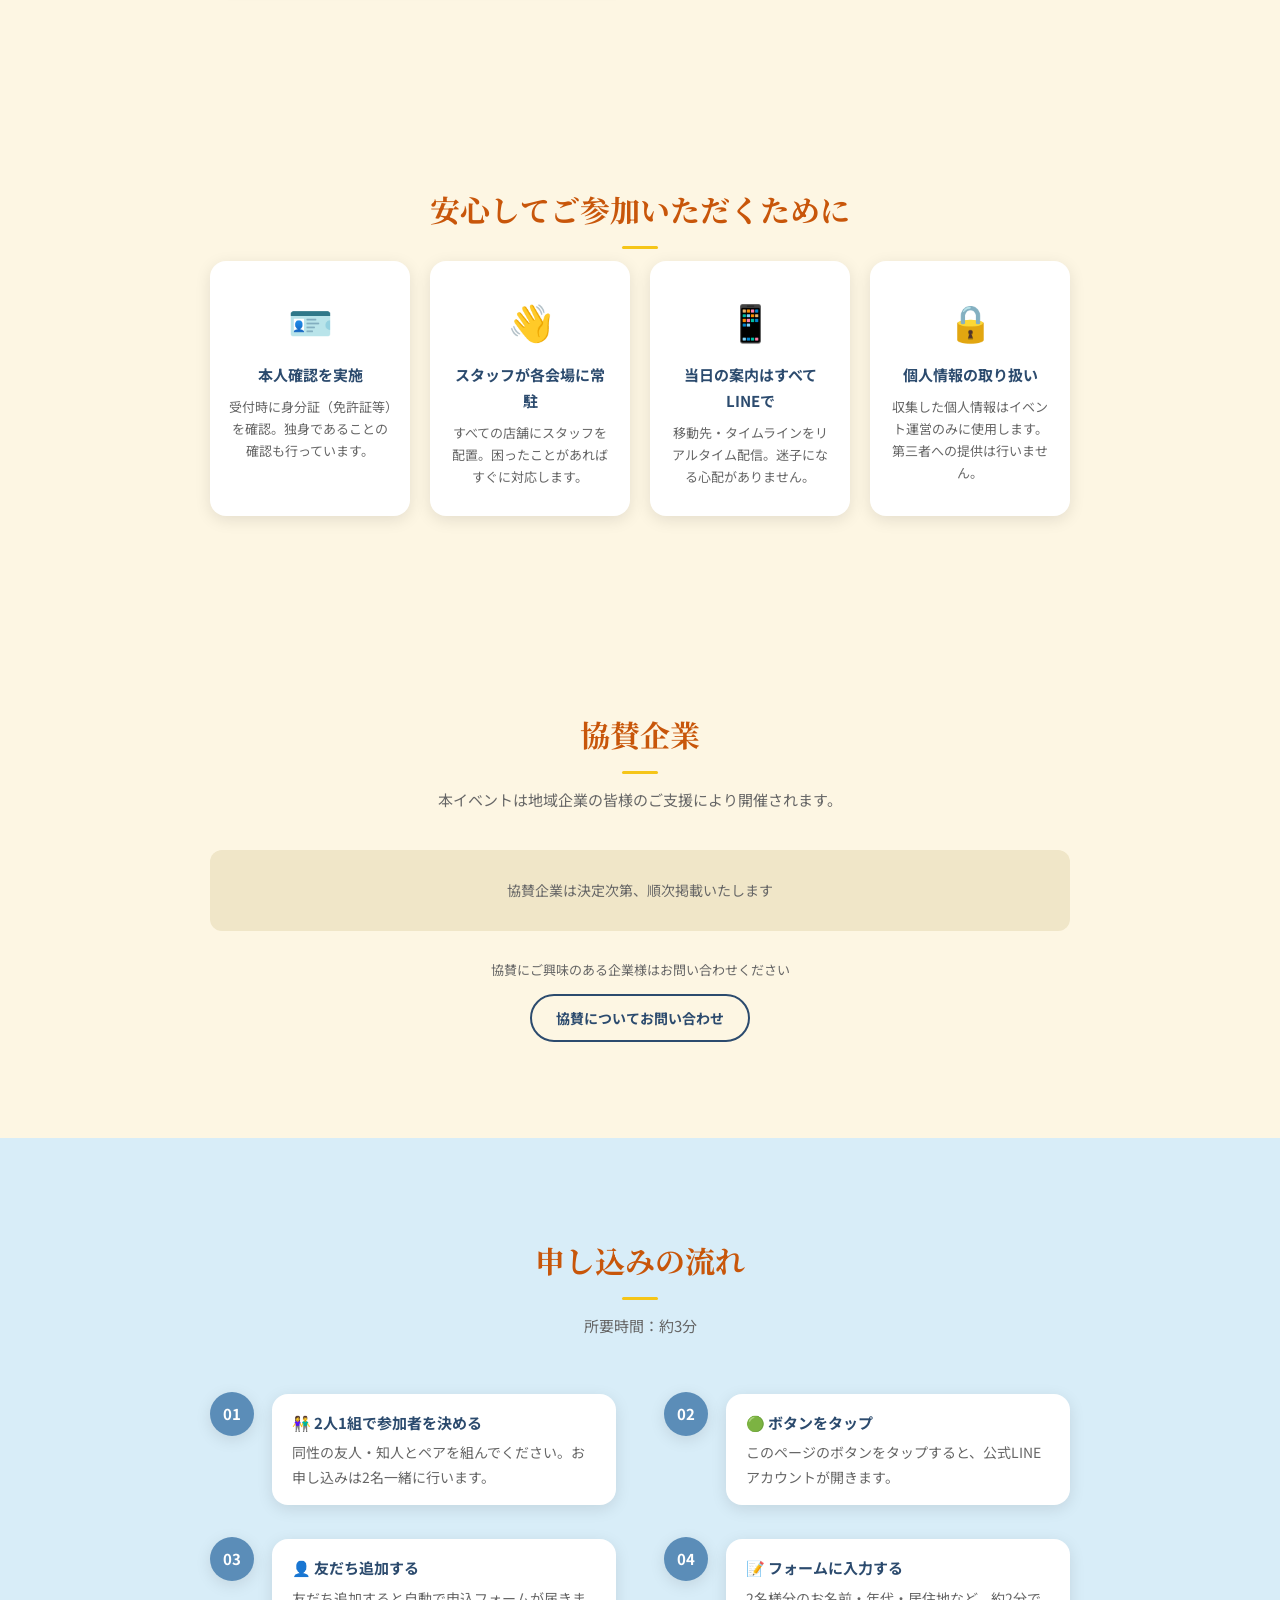
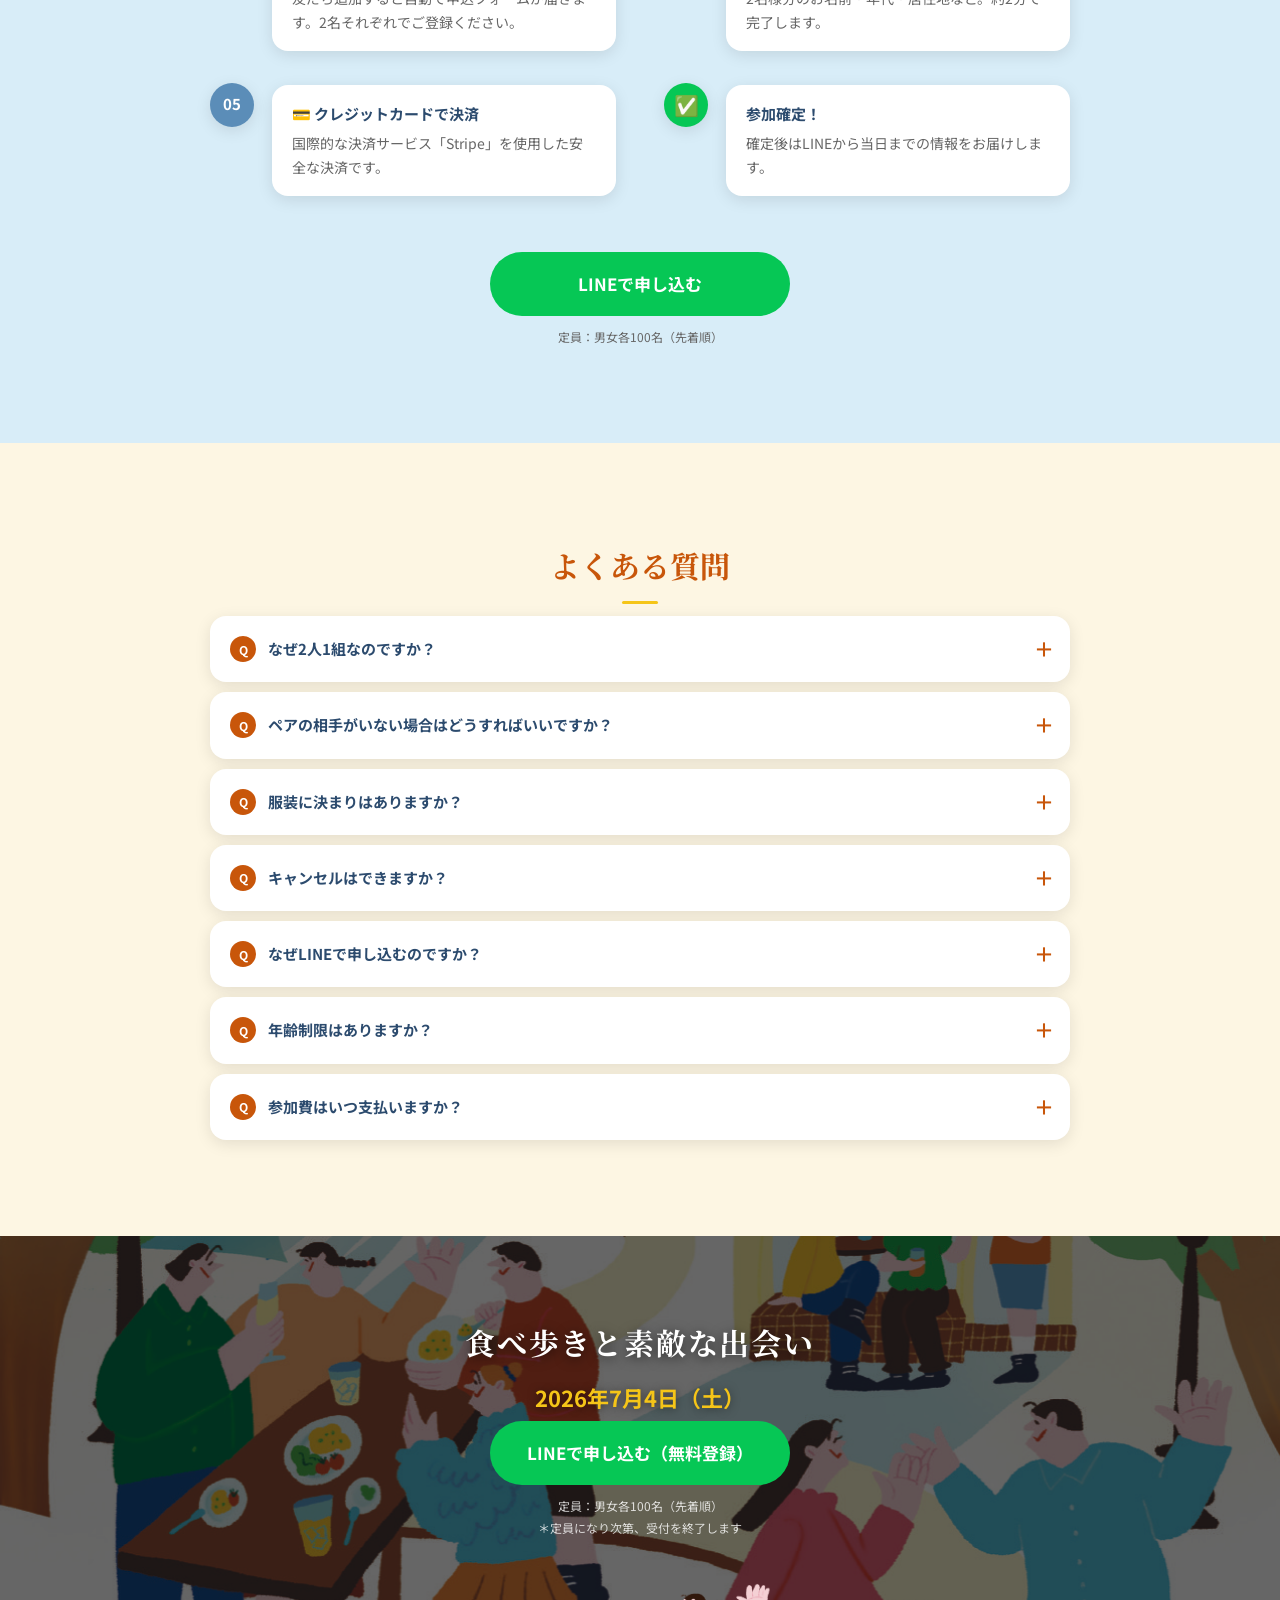
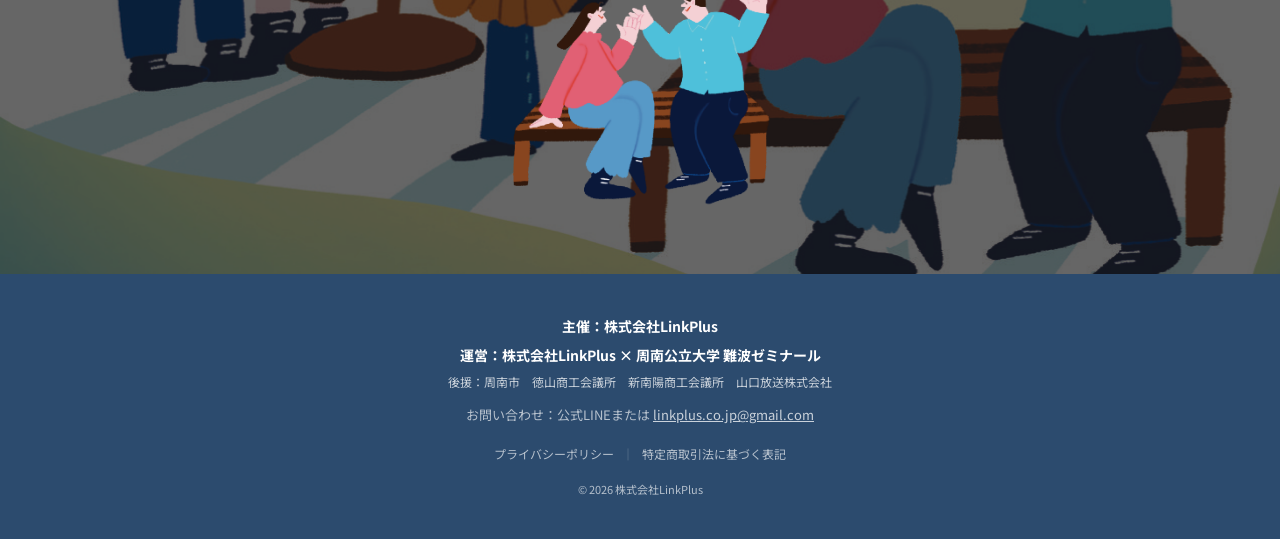
==== commit e83824c8: "Schedule: rename shuffle steps to 2店舗目終了＆移動①② Co-Authored-By: Claude Sonnet 4.6 <noreply@anthropic.c" ====
--- a/index.html
+++ b/index.html
@@ -17,7 +17,10 @@
   <!-- ========== Hero ========== -->
   <section class="hero" id="hero">
     <div class="hero__bg">
-      <img src="assets/main.jpg" alt="周南ナイトリンク メインビジュアル">
+      <picture>
+        <source media="(min-width: 768px)" srcset="assets/main.jpg">
+        <img src="assets/main_mobile.jpg" alt="周南ナイトリンク メインビジュアル">
+      </picture>
     </div>
     <div class="hero__content">
       <a href="https://www.instagram.com/p/DYPBiT0z1Xx/" class="btn btn--instagram btn--lg" target="_blank" rel="noopener noreferrer">
@@ -106,7 +109,7 @@
         <div class="schedule__step schedule__step--shuffle">
           <div class="schedule__badge schedule__badge--shuffle">17:45</div>
           <div class="schedule__body">
-            <h3>グループ入れ替え＆移動①</h3>
+            <h3>2店舗目終了＆移動①</h3>
             <p>LINEで次のお店と新しいグループが通知されます。徒歩で移動するだけ。</p>
           </div>
         </div>
@@ -124,7 +127,7 @@
         <div class="schedule__step schedule__step--shuffle">
           <div class="schedule__badge schedule__badge--shuffle">18:45</div>
           <div class="schedule__body">
-            <h3>グループ入れ替え＆移動②</h3>
+            <h3>2店舗目終了＆移動②</h3>
             <p>再びLINEで移動先をご案内。迷子になる心配がありません。</p>
           </div>
         </div>
--- a/style.css
+++ b/style.css
@@ -125,35 +125,33 @@
 /* ============================================================
    Hero
 ============================================================ */
-/* ---- Hero: mobile default – 縦長画像をそのまま全体表示 ---- */
+/* ---- Hero: モバイル – 画像→コンテンツの完全積み上げ ---- */
 .hero {
-  display: flex;
-  flex-direction: column;
-  text-align: center;
+  display: block;
   background: var(--blue-dark);
+  text-align: center;
 }
 .hero__bg {
-  position: relative;
+  display: block;
   width: 100%;
-  z-index: 0;
+  line-height: 0;
 }
 .hero__bg img {
   width: 100%;
   height: auto;
   display: block;
+  object-fit: unset;
+}
+.hero__bg picture {
+  display: block;
 }
 .hero__bg::after {
-  content: '';
-  position: absolute;
-  inset: 0;
-  background: linear-gradient(to bottom, transparent 70%, rgba(0,0,0,0.25) 100%);
+  display: none;
 }
 .hero__content {
-  position: relative;
-  z-index: 2;
   width: 100%;
   background: var(--blue-dark);
-  padding: 32px 20px 48px;
+  padding: 28px 20px 48px;
   display: flex;
   flex-direction: column;
   align-items: center;
@@ -785,8 +783,9 @@
   .section__title { font-size: 26px; }
   .section__lead  { font-size: 15px; }
 
-  /* Hero: デスクトップでは cover 表示・コンテンツをオーバーレイ */
+  /* Hero: デスクトップ – 全画面オーバーレイ */
   .hero {
+    display: flex;
     position: relative;
     min-height: 100svh;
     flex-direction: column;
@@ -794,11 +793,13 @@
     justify-content: flex-end;
     overflow: hidden;
     padding: 0 20px 60px;
+    background: #000;
   }
   .hero__bg {
     position: absolute;
     inset: 0;
     width: 100%;
+    line-height: 0;
   }
   .hero__bg img {
     width: 100%;
@@ -807,21 +808,25 @@
     object-position: center top;
   }
   .hero__bg::after {
+    display: block;
+    content: '';
+    position: absolute;
+    inset: 0;
     background: linear-gradient(
       to bottom,
-      rgba(0,0,0,0) 25%,
-      rgba(0,0,0,0.55) 65%,
-      rgba(0,0,0,0.72) 100%
+      transparent 55%,
+      rgba(0,0,0,0.40) 78%,
+      rgba(0,0,0,0.62) 100%
     );
   }
   .hero__content {
+    position: relative;
+    z-index: 2;
     background: transparent;
     padding: 0;
     max-width: 480px;
   }
-  .hero__scale { background: rgba(0,0,0,.38); }
-  .hero__catch    { font-size: 36px; }
-  .hero__scale    { font-size: 14px; }
+  .hero__catch { font-size: 36px; }
 
   .about__card-num  { font-size: 34px; }
   .about__card-desc { font-size: 12px; }
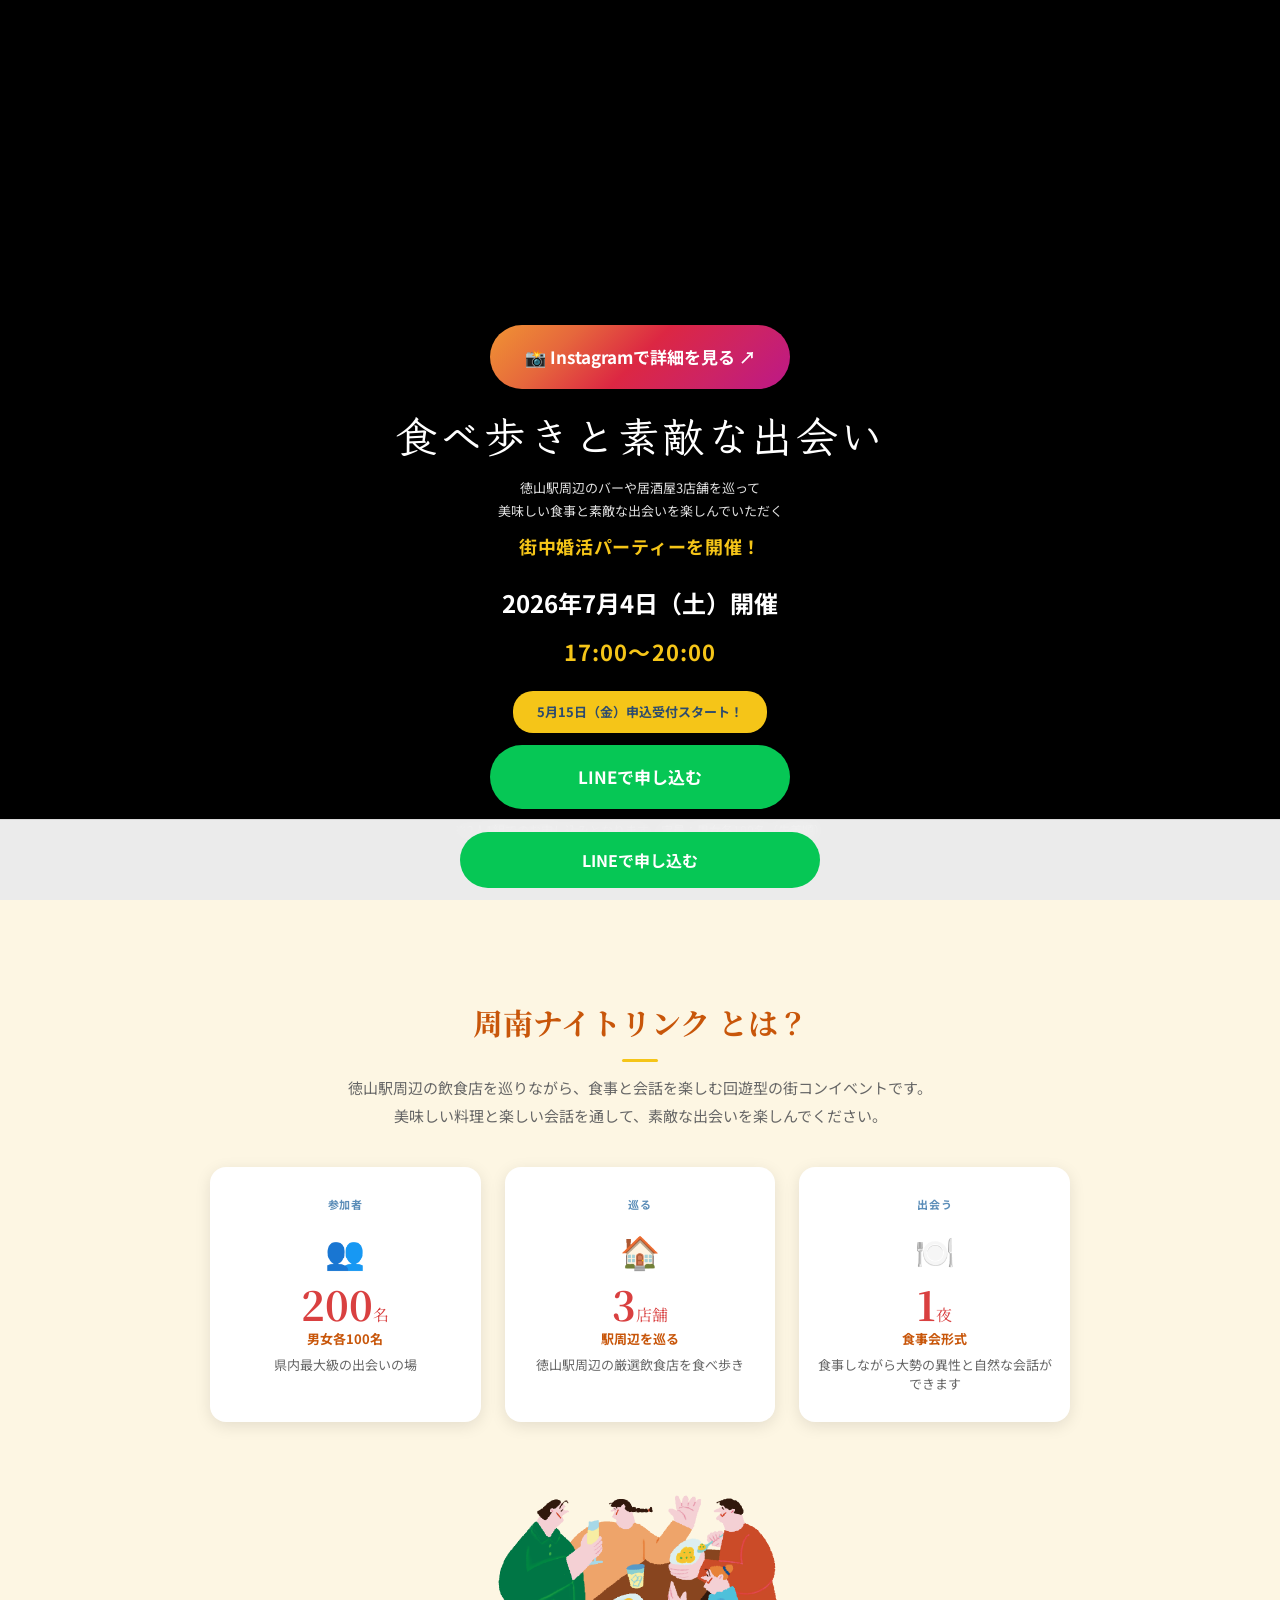
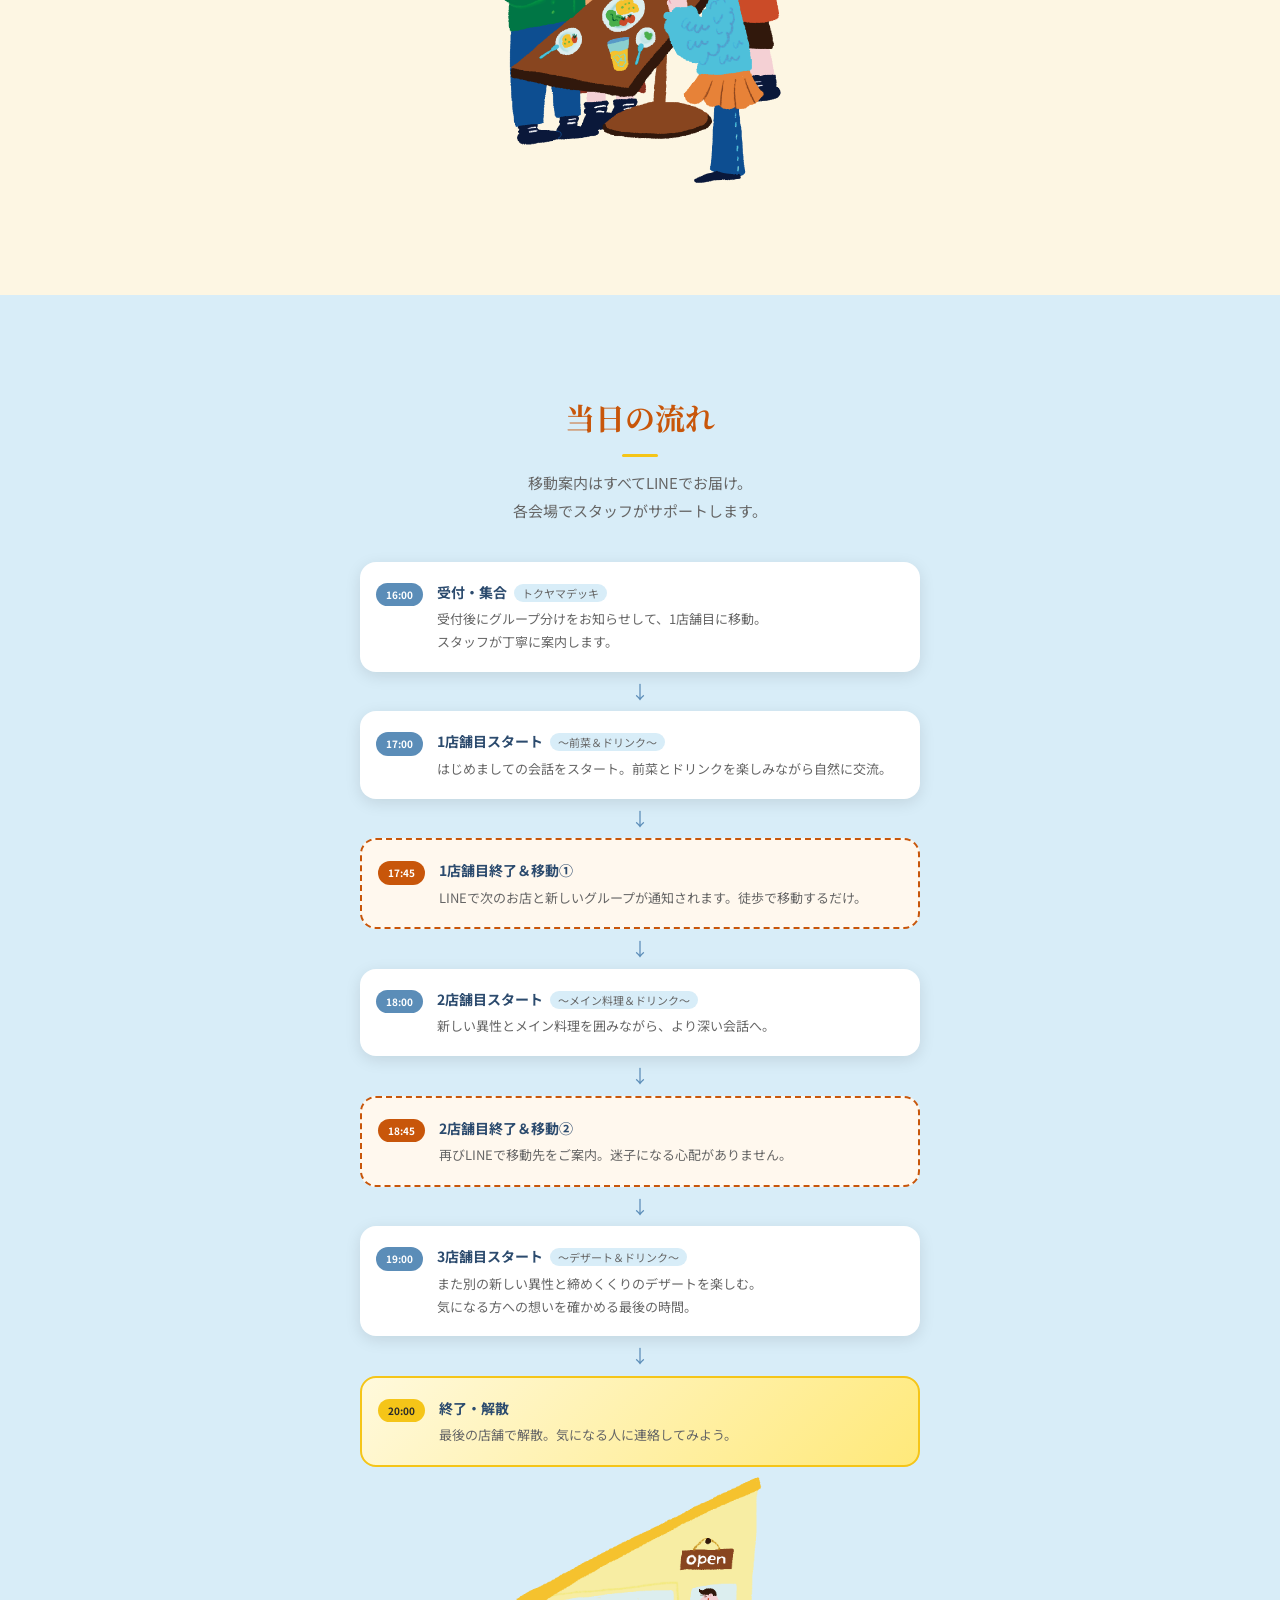
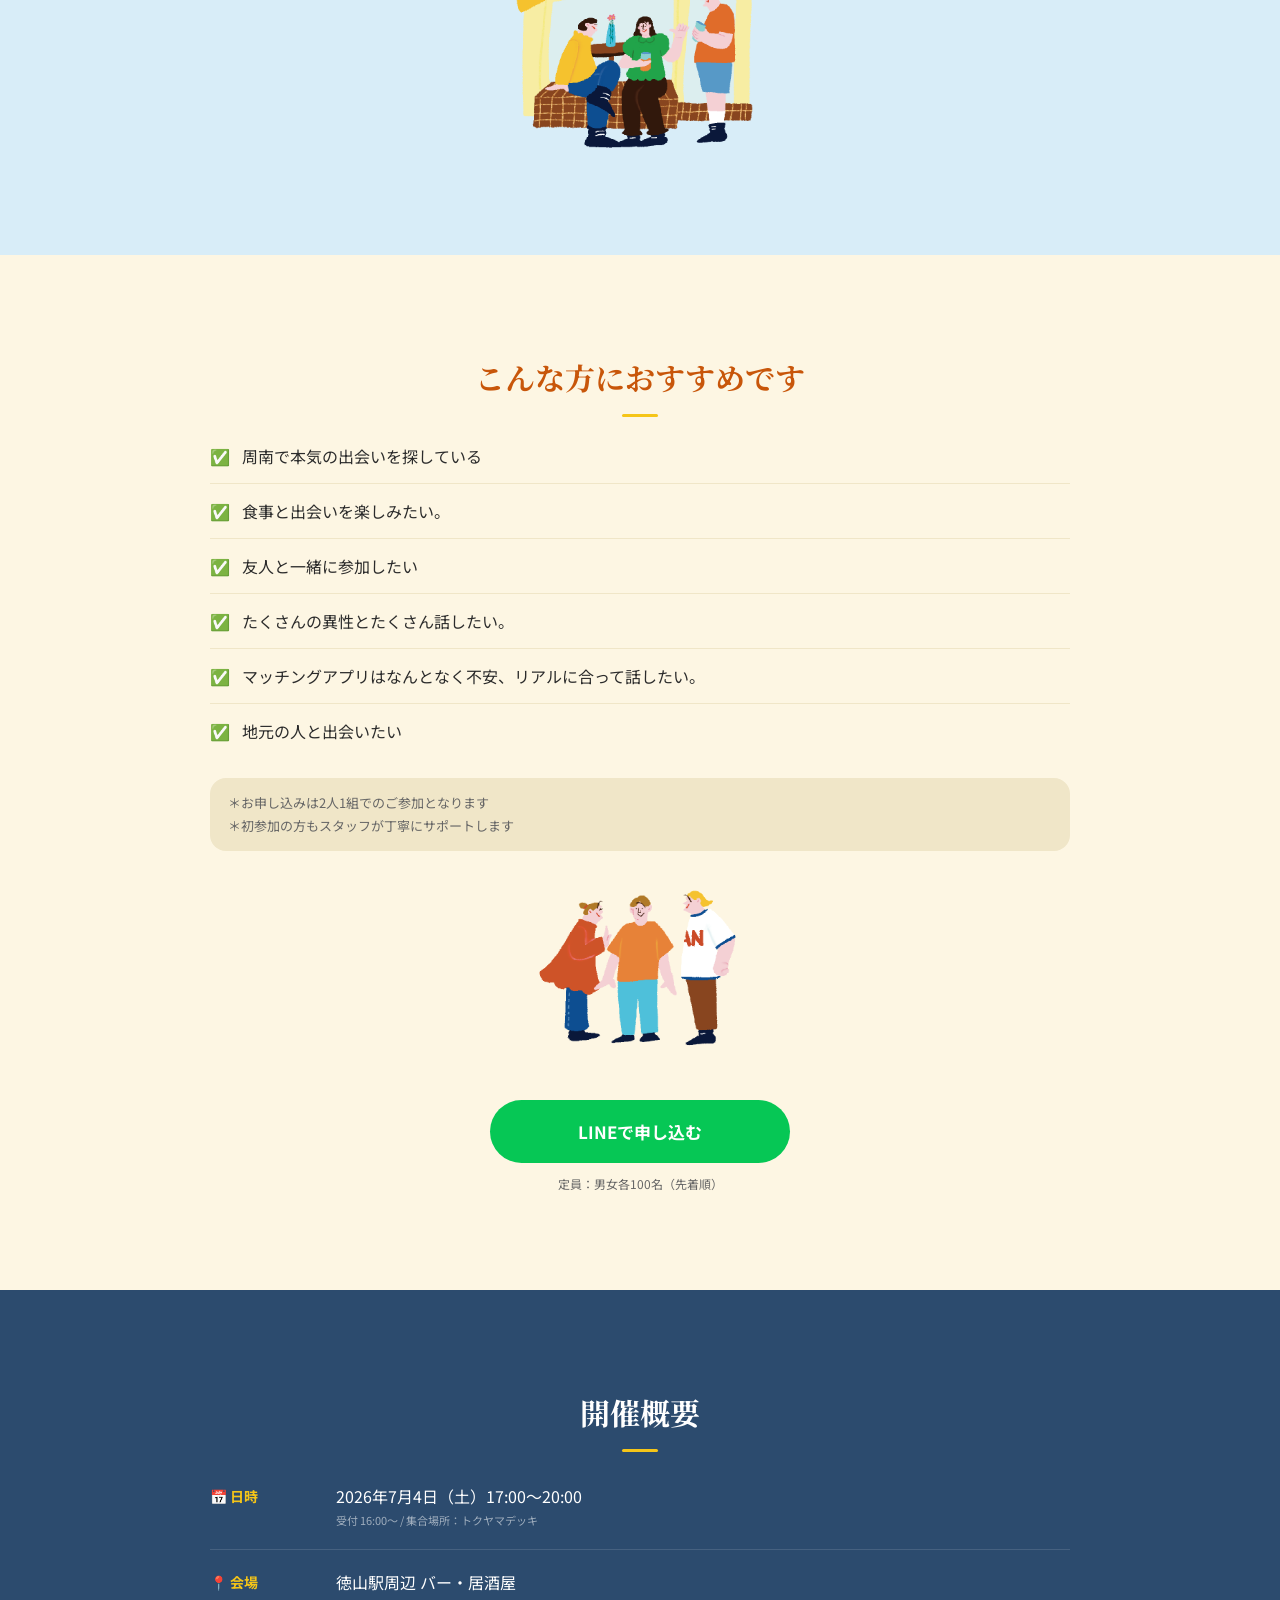
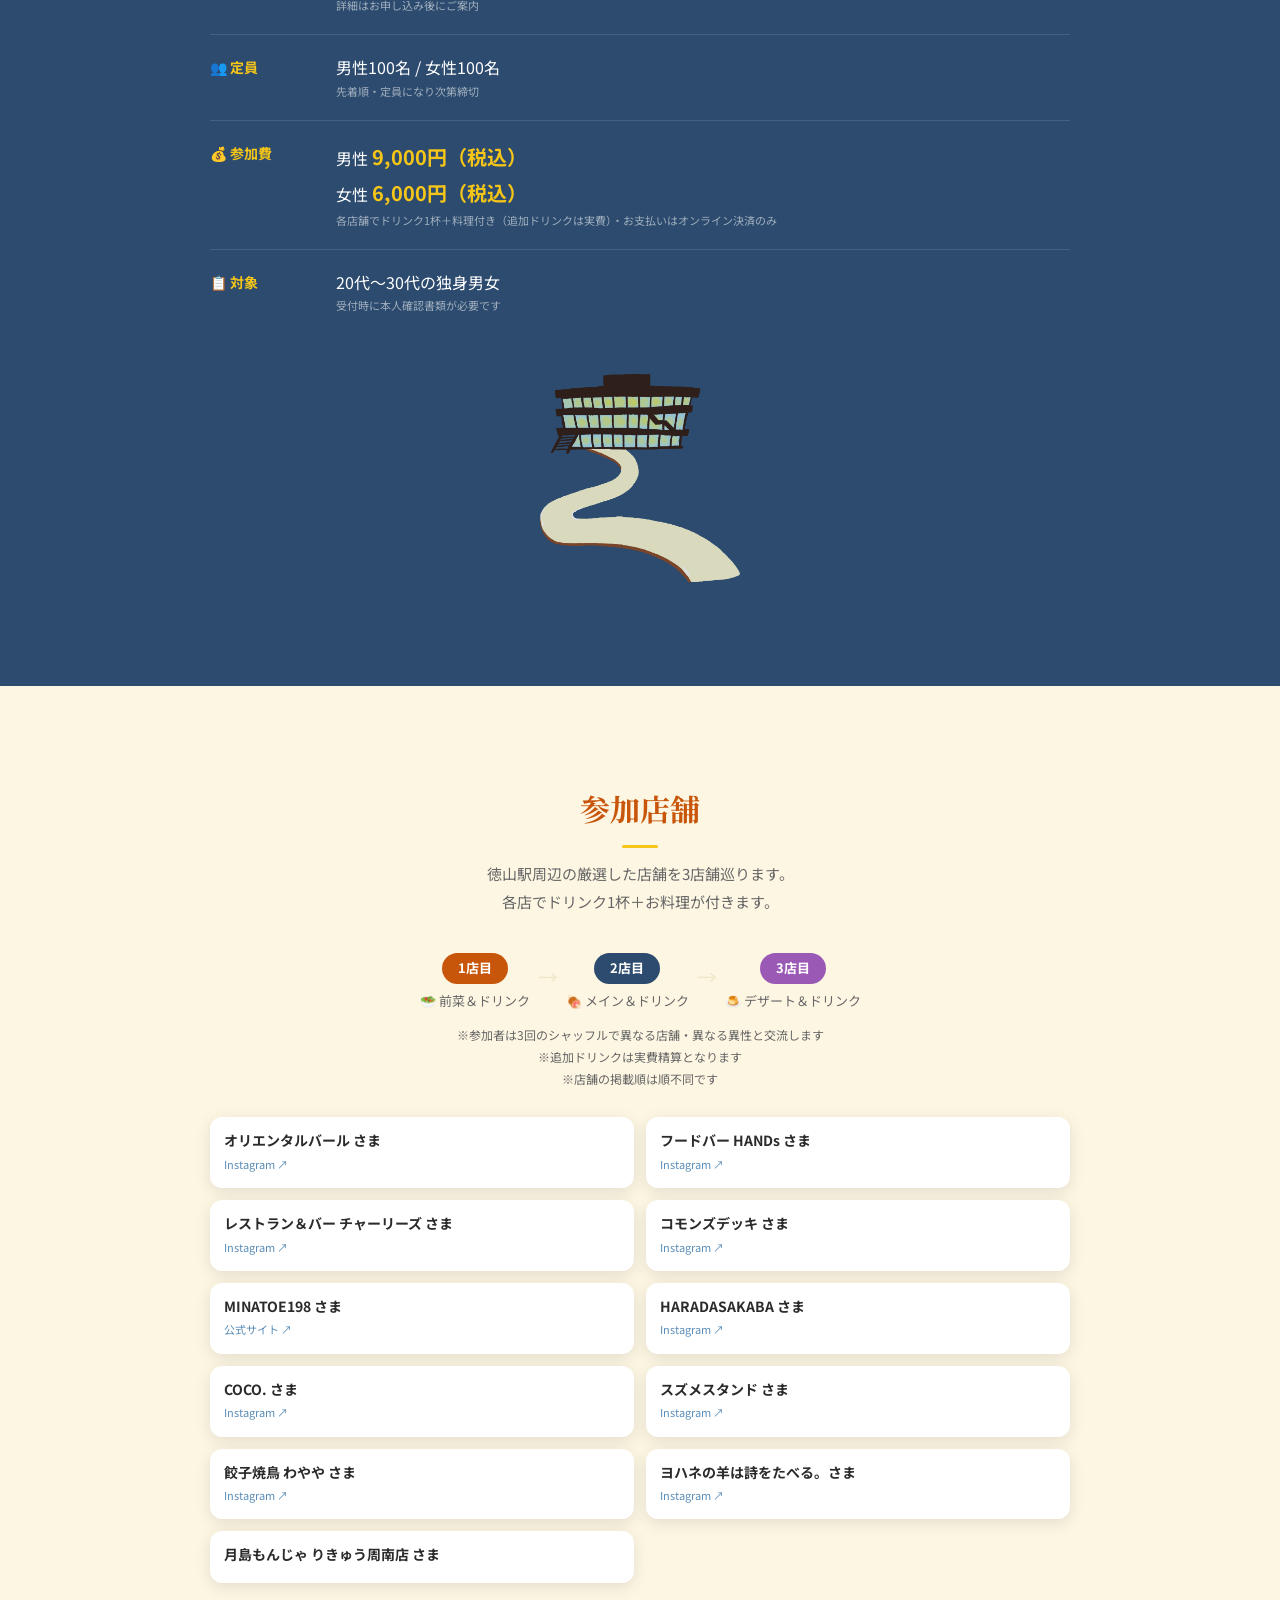
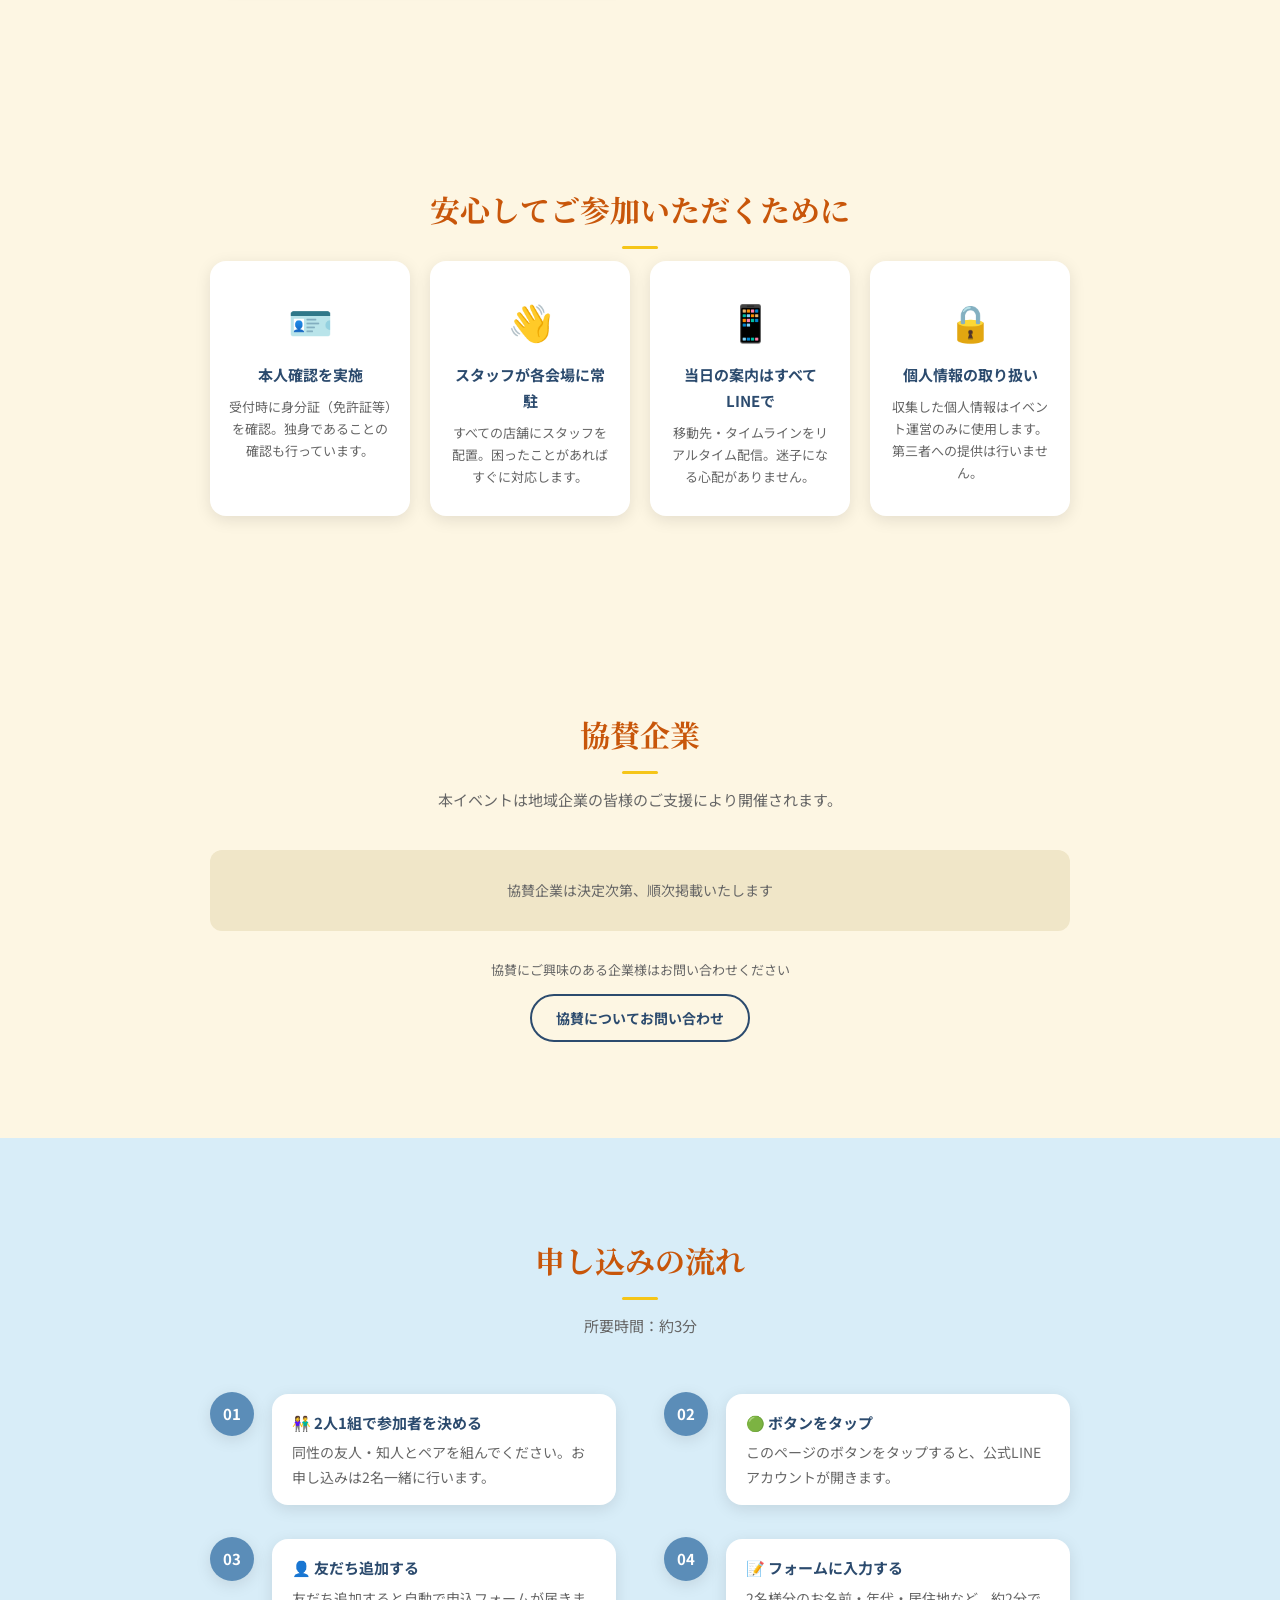
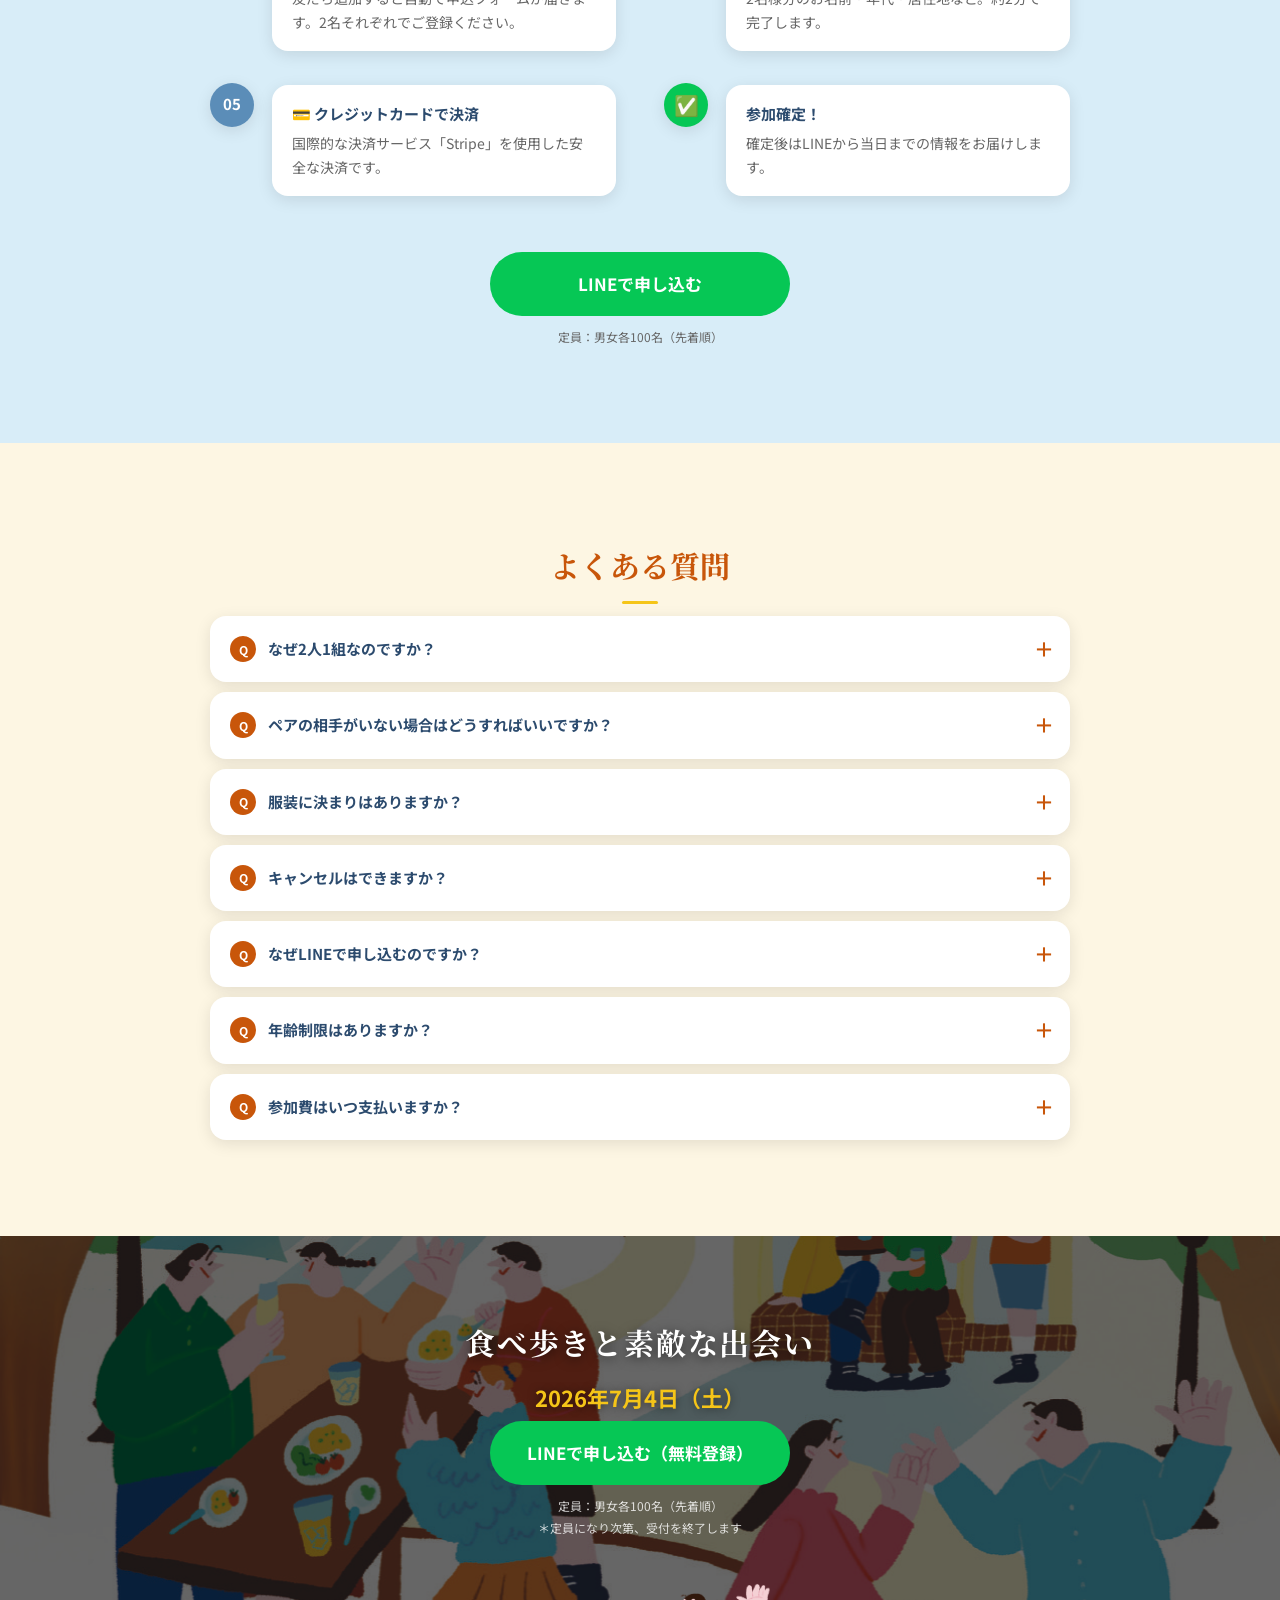
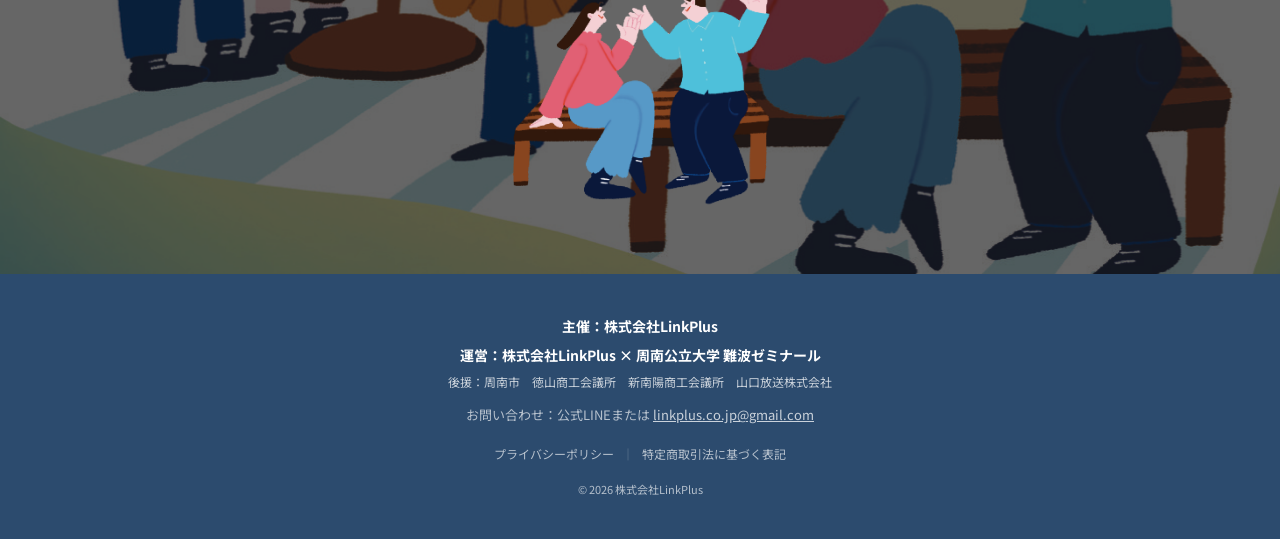
==== commit 2b93c42c: "Fix: 2店舗目終了→1店舗目終了（移動①）; official release Co-Authored-By: Claude Sonnet 4.6 <noreply@anthropic.com>" ====
--- a/index.html
+++ b/index.html
@@ -37,7 +37,7 @@
         <p class="hero__time">17:00〜20:00</p>
       </div>
       <p class="hero__open">5月15日（金）申込受付スタート！</p>
-      <a href="#line-apply" class="btn btn--line btn--lg">
+      <a href="https://s.lmes.jp/landing-qr/2010023947-JwsIo7sD?uLand=BTkt6C" target="_blank" rel="noopener noreferrer" class="btn btn--line btn--lg">
         LINEで申し込む
       </a>
       <p class="hero__note">※2人1組でのお申し込みとなります　定員：男女各100名（先着順）</p>
@@ -109,7 +109,7 @@
         <div class="schedule__step schedule__step--shuffle">
           <div class="schedule__badge schedule__badge--shuffle">17:45</div>
           <div class="schedule__body">
-            <h3>2店舗目終了＆移動①</h3>
+            <h3>1店舗目終了＆移動①</h3>
             <p>LINEで次のお店と新しいグループが通知されます。徒歩で移動するだけ。</p>
           </div>
         </div>
@@ -177,7 +177,7 @@
         <img src="assets/part_hito1.png" alt="会話している人々のイラスト">
       </div>
       <div class="cta-block">
-        <a href="#line-apply" class="btn btn--line btn--lg">LINEで申し込む</a>
+        <a href="https://s.lmes.jp/landing-qr/2010023947-JwsIo7sD?uLand=BTkt6C" target="_blank" rel="noopener noreferrer" class="btn btn--line btn--lg">LINEで申し込む</a>
         <p class="cta-block__note">定員：男女各100名（先着順）</p>
       </div>
     </div>
@@ -386,7 +386,7 @@
         </div>
       </div>
       <div class="cta-block">
-        <a href="#line-apply" class="btn btn--line btn--lg">LINEで申し込む</a>
+        <a href="https://s.lmes.jp/landing-qr/2010023947-JwsIo7sD?uLand=BTkt6C" target="_blank" rel="noopener noreferrer" class="btn btn--line btn--lg">LINEで申し込む</a>
         <p class="cta-block__note">定員：男女各100名（先着順）</p>
       </div>
     </div>
@@ -437,7 +437,7 @@
     <div class="closing__content">
       <p class="closing__catch">食べ歩きと素敵な出会い</p>
       <p class="closing__date">2026年7月4日（土）</p>
-      <a href="https://line.me/R/ti/p/@YOUR_LINE_ID" class="btn btn--line btn--lg" id="line-apply" target="_blank" rel="noopener noreferrer">
+      <a href="https://s.lmes.jp/landing-qr/2010023947-JwsIo7sD?uLand=BTkt6C" class="btn btn--line btn--lg" target="_blank" rel="noopener noreferrer">
         LINEで申し込む（無料登録）
       </a>
       <p class="closing__capacity">定員：男女各100名（先着順）<br>＊定員になり次第、受付を終了します</p>
@@ -465,7 +465,7 @@
 
   <!-- ========== Sticky CTA (スクロール後に表示) ========== -->
   <div class="sticky-cta" id="sticky-cta" aria-hidden="true">
-    <a href="#line-apply" class="btn btn--line">LINEで申し込む</a>
+    <a href="https://s.lmes.jp/landing-qr/2010023947-JwsIo7sD?uLand=BTkt6C" target="_blank" rel="noopener noreferrer" class="btn btn--line">LINEで申し込む</a>
   </div>
 
   <script src="main.js"></script>
